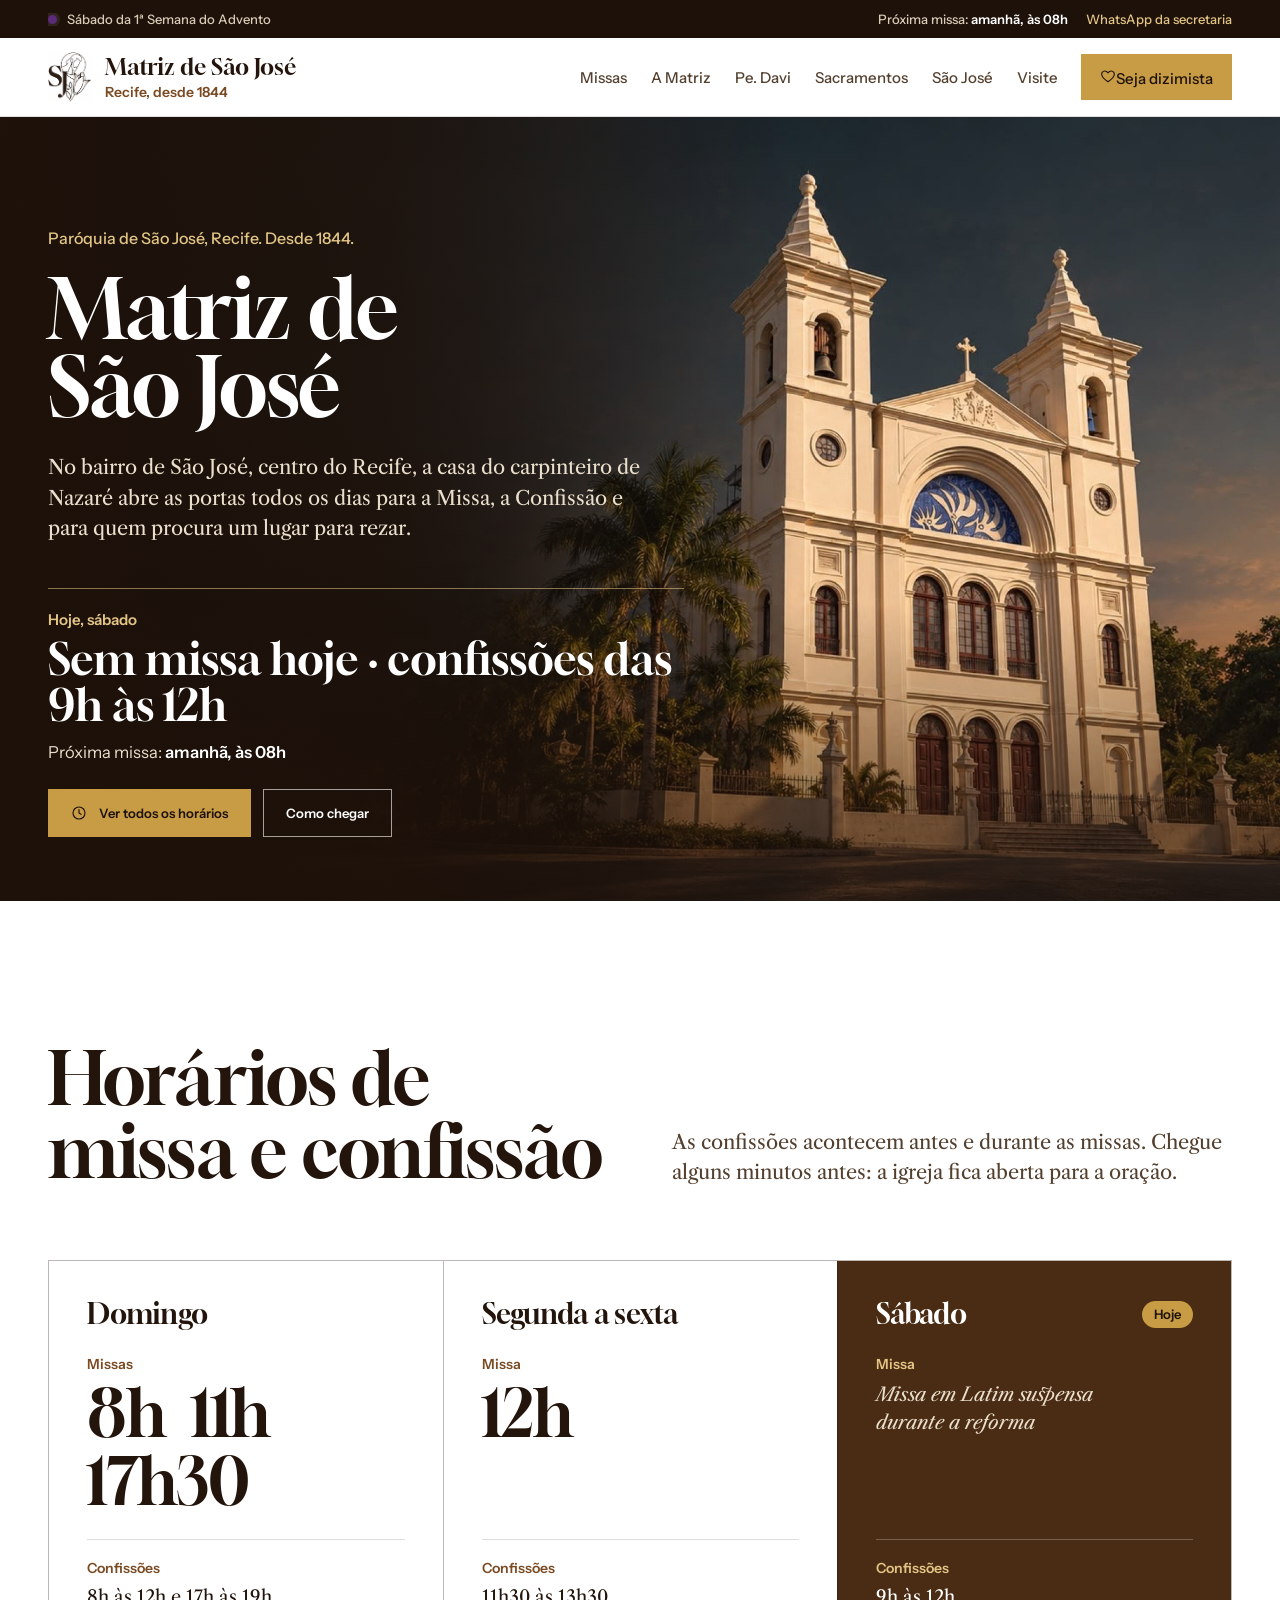
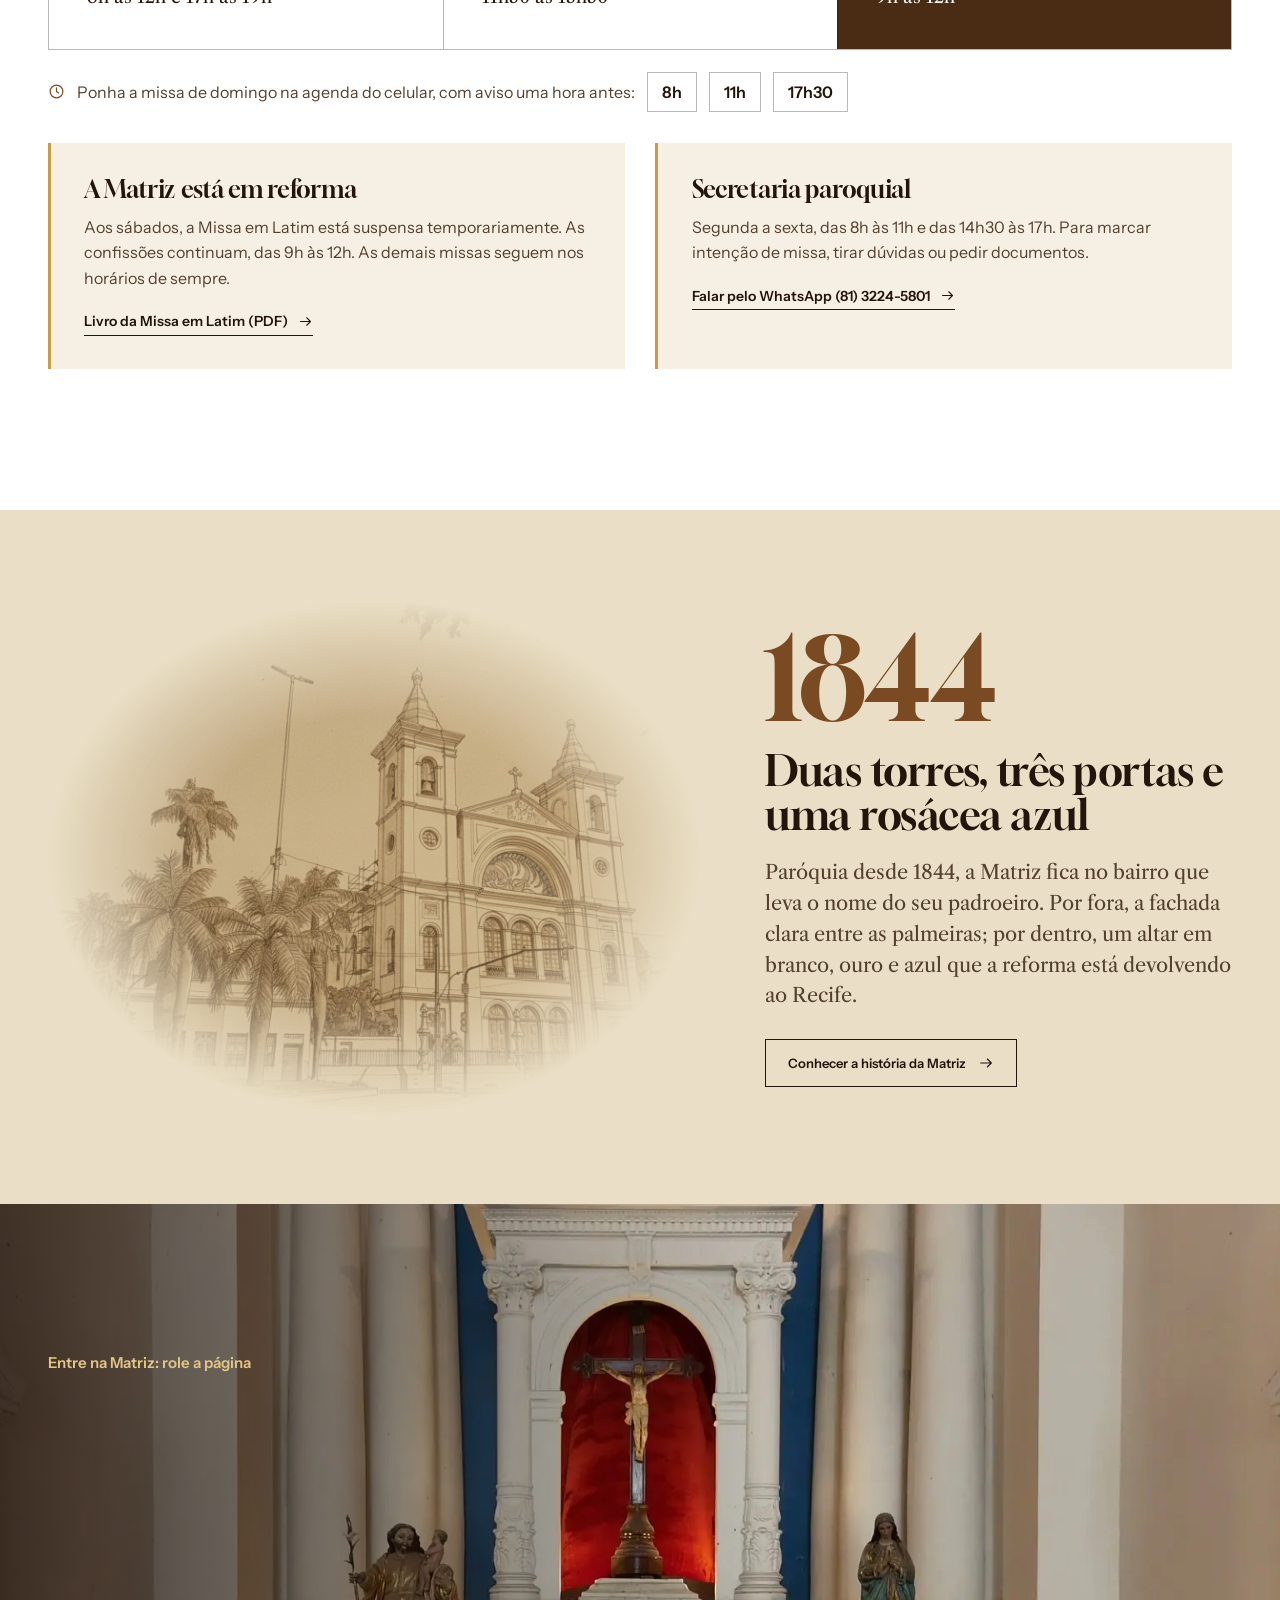
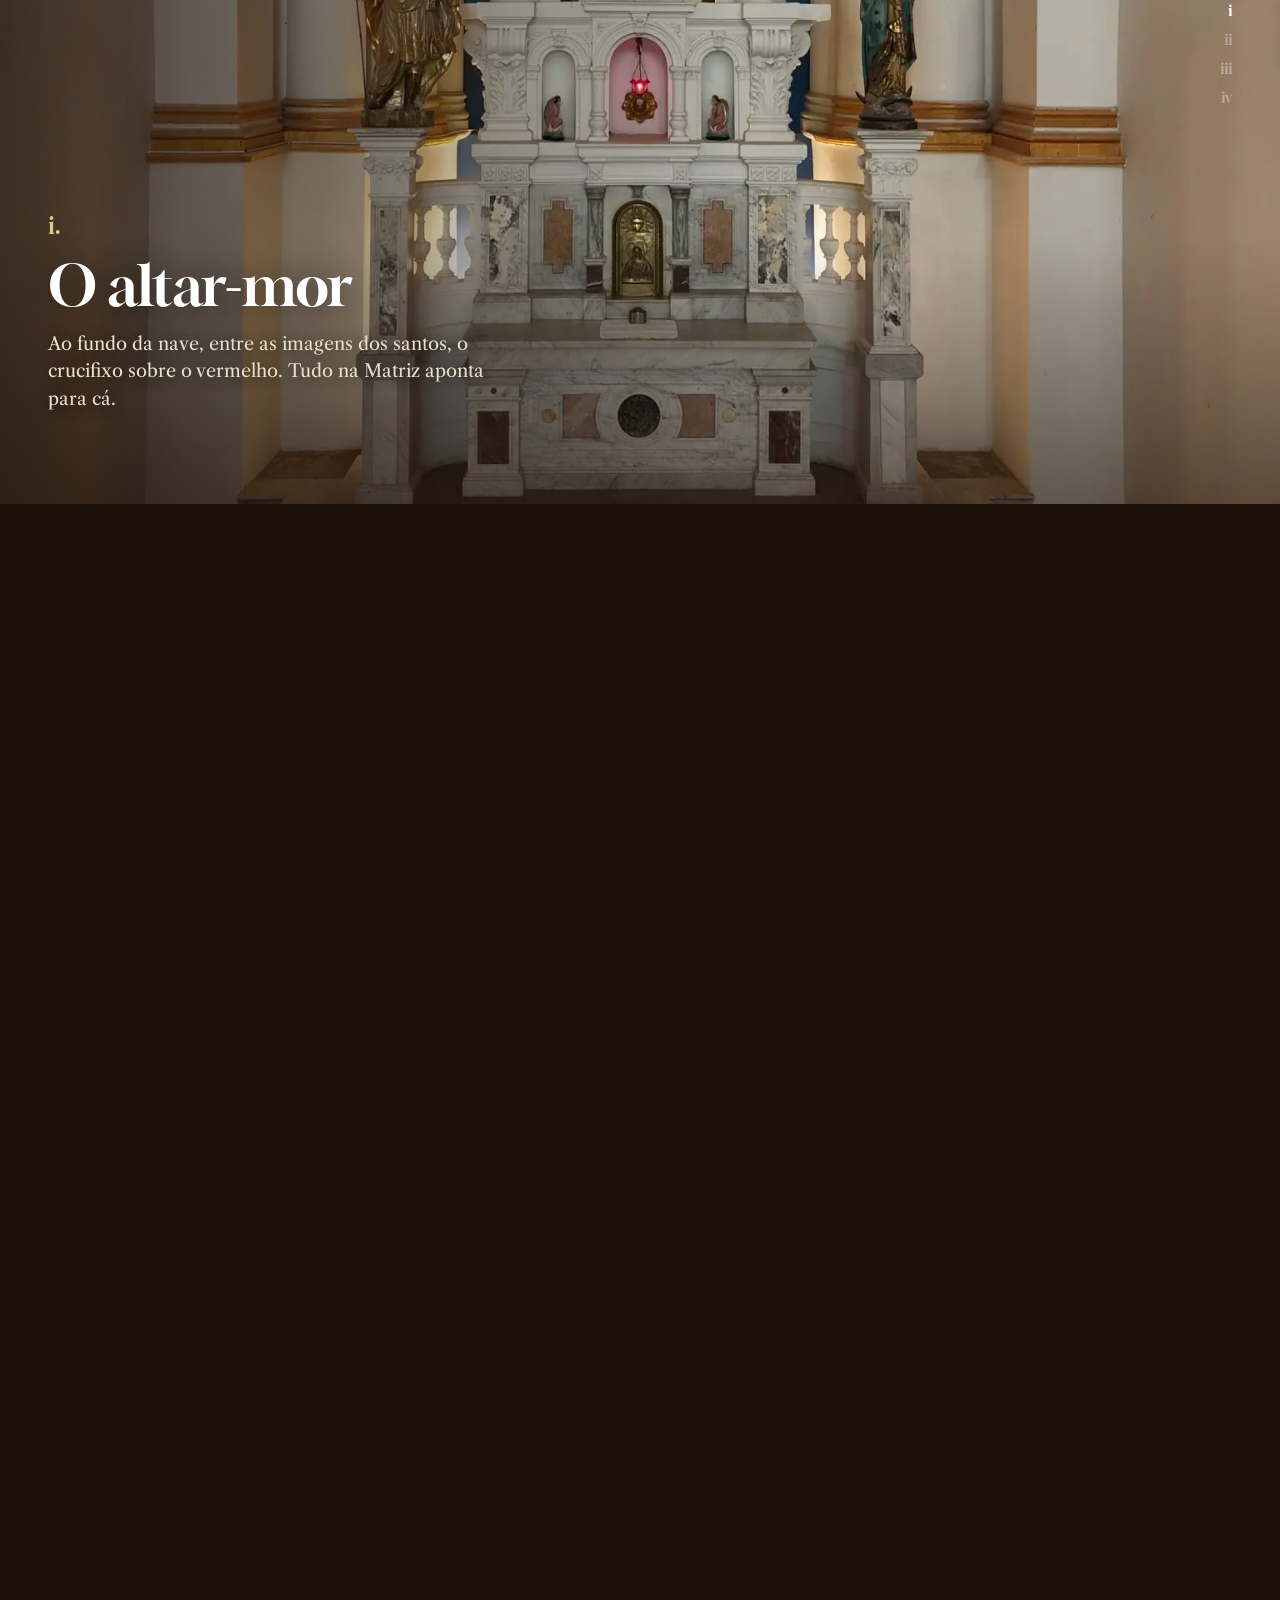
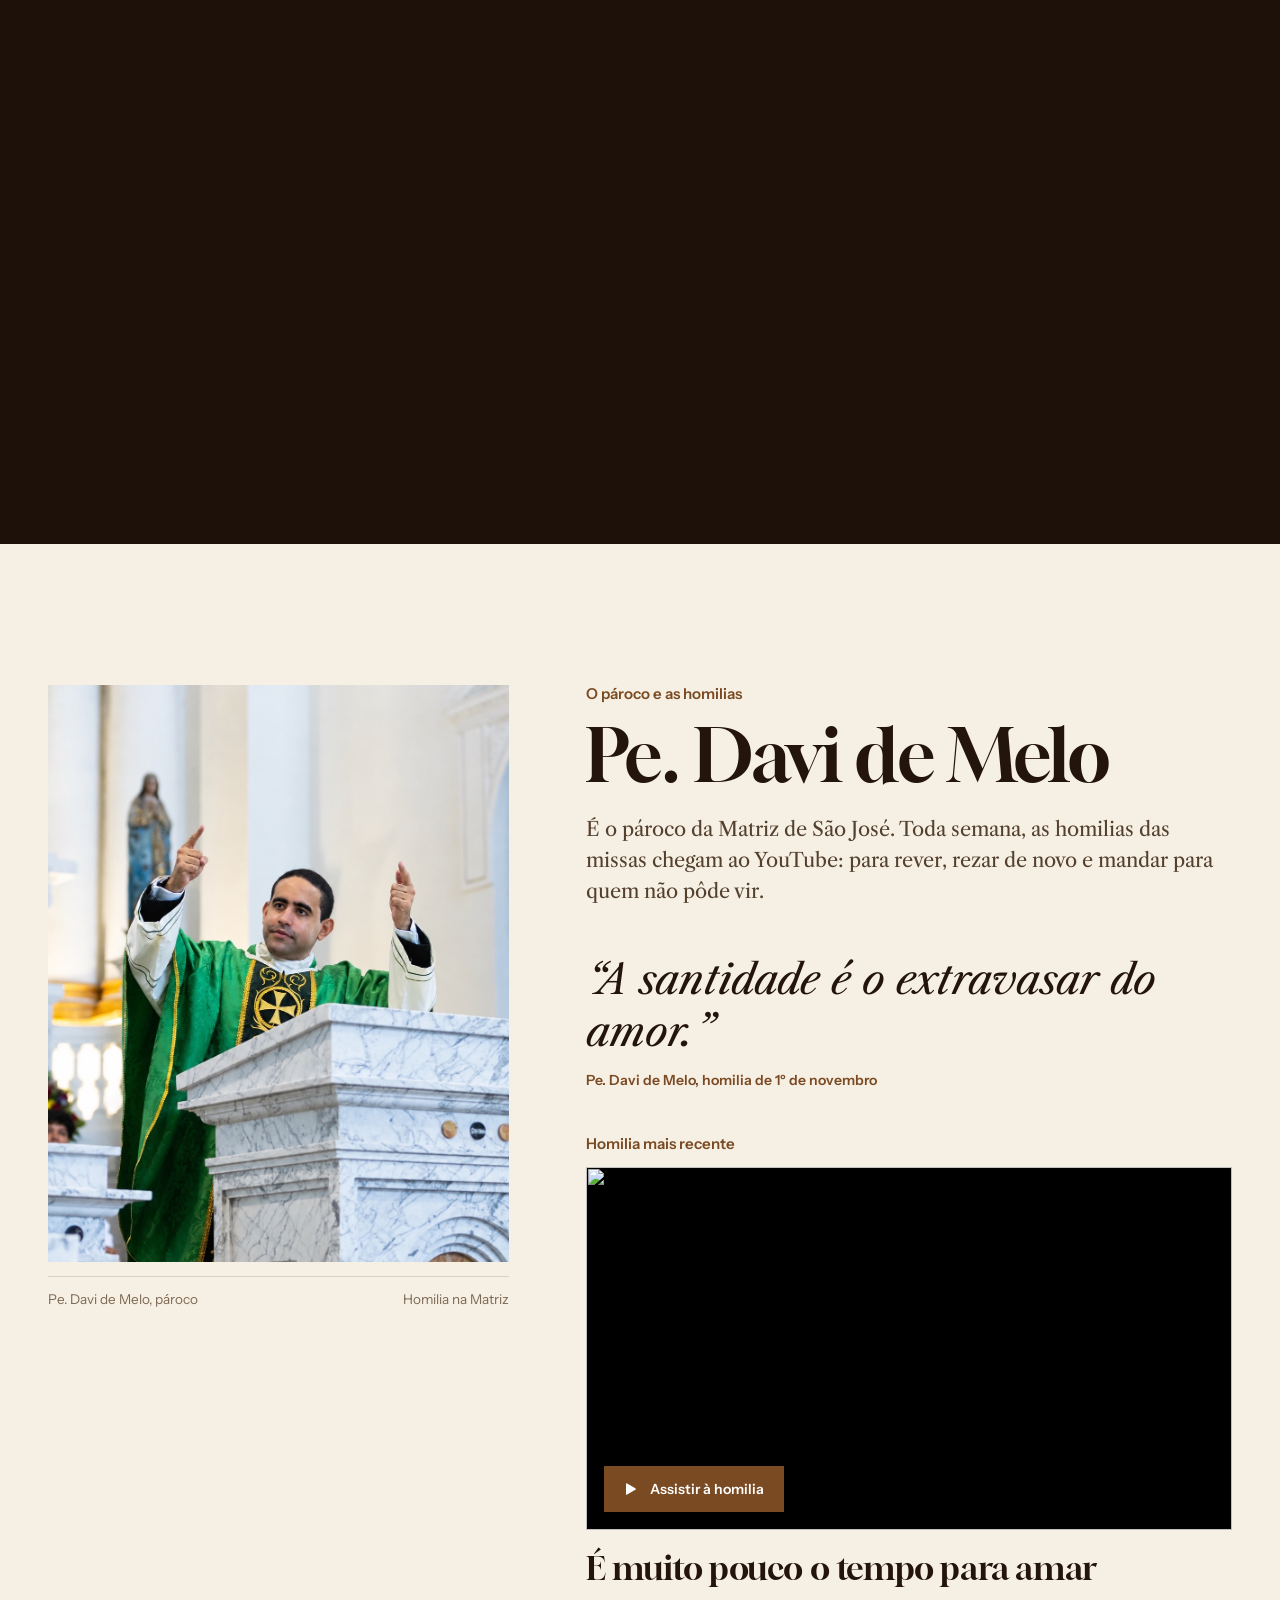
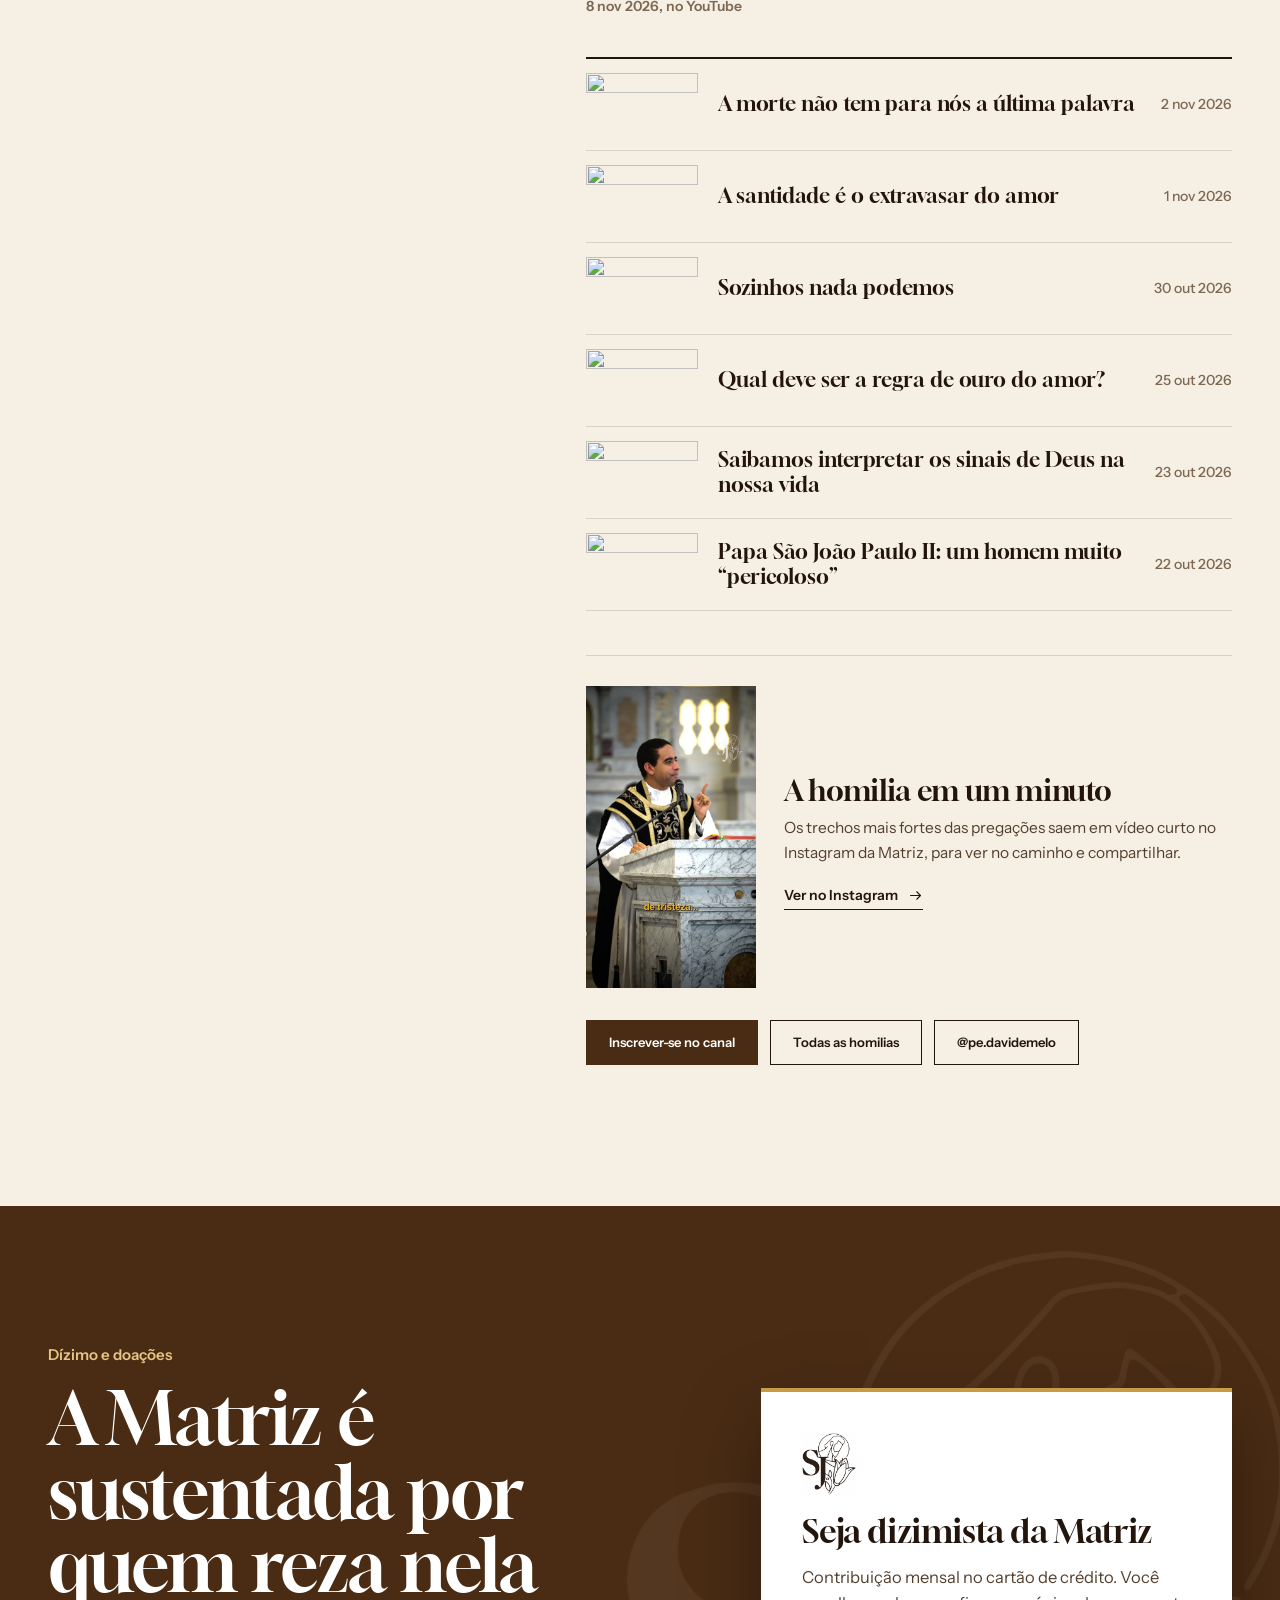
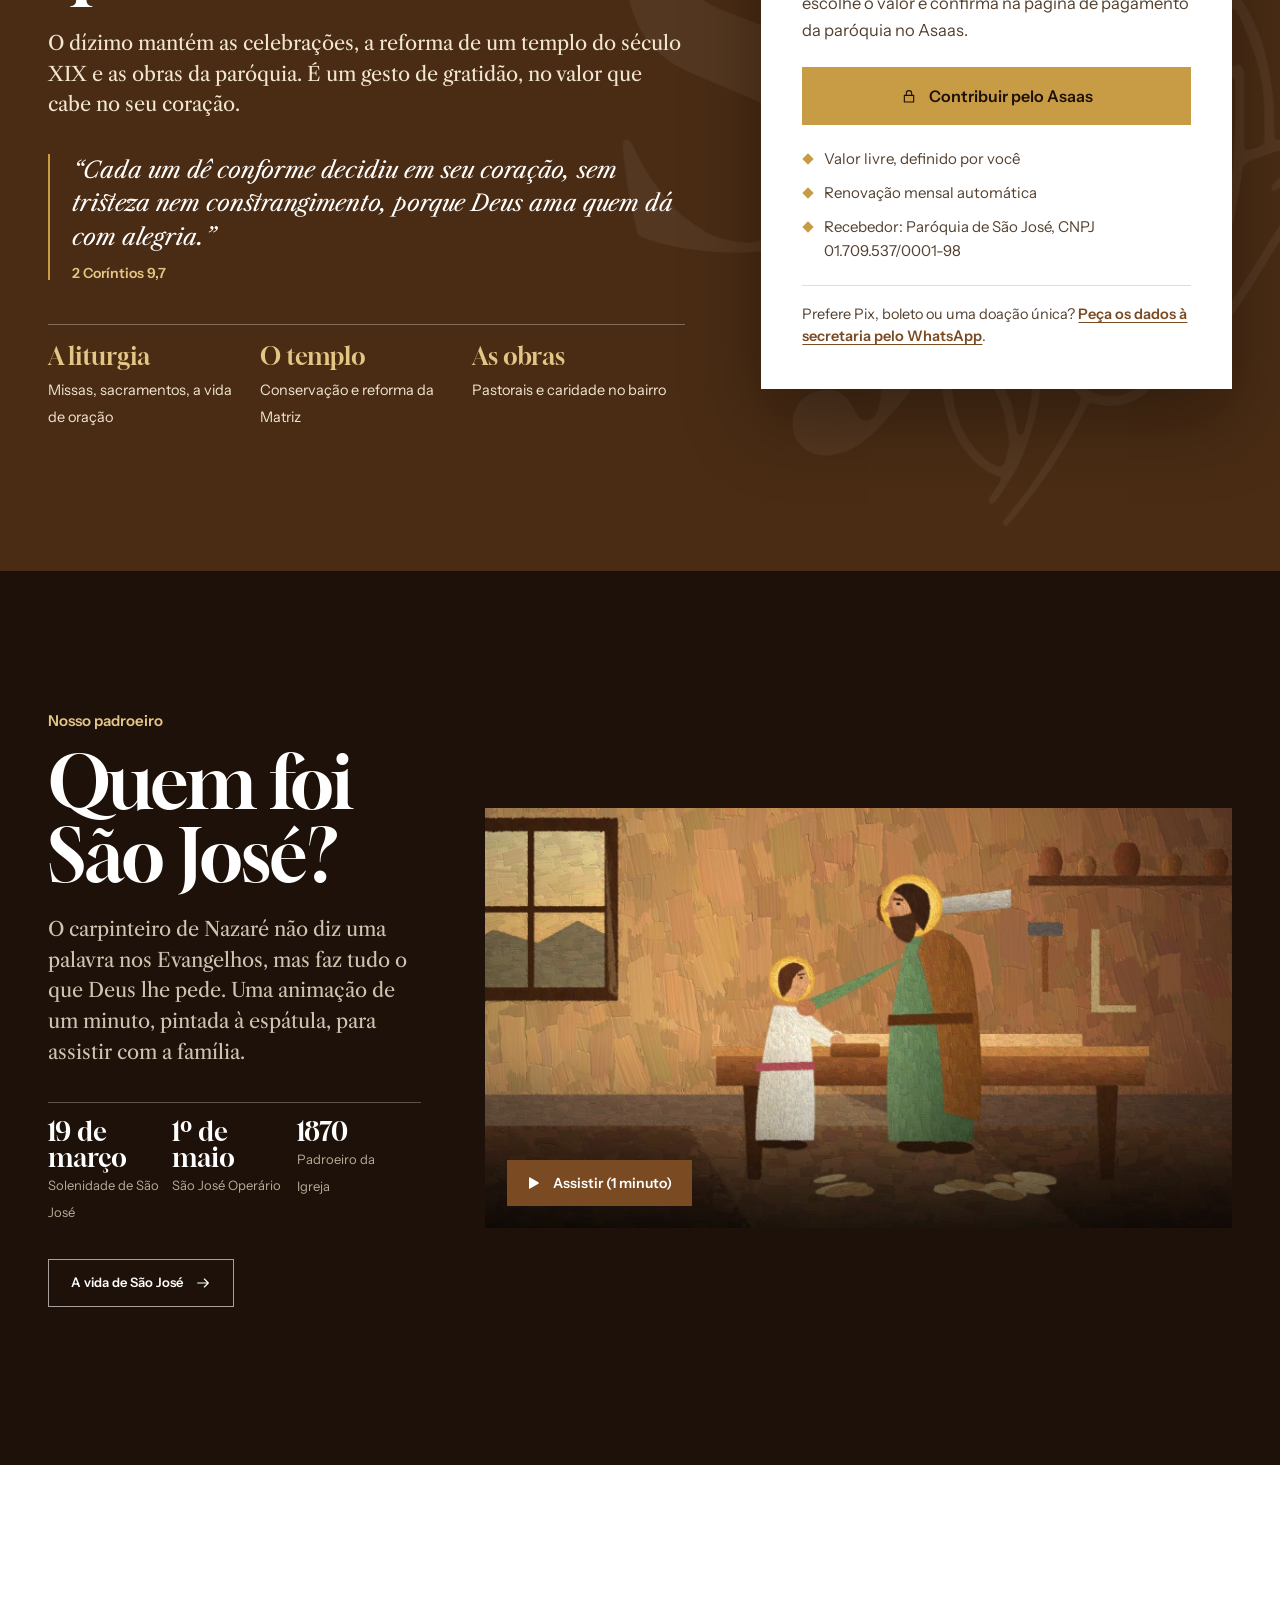
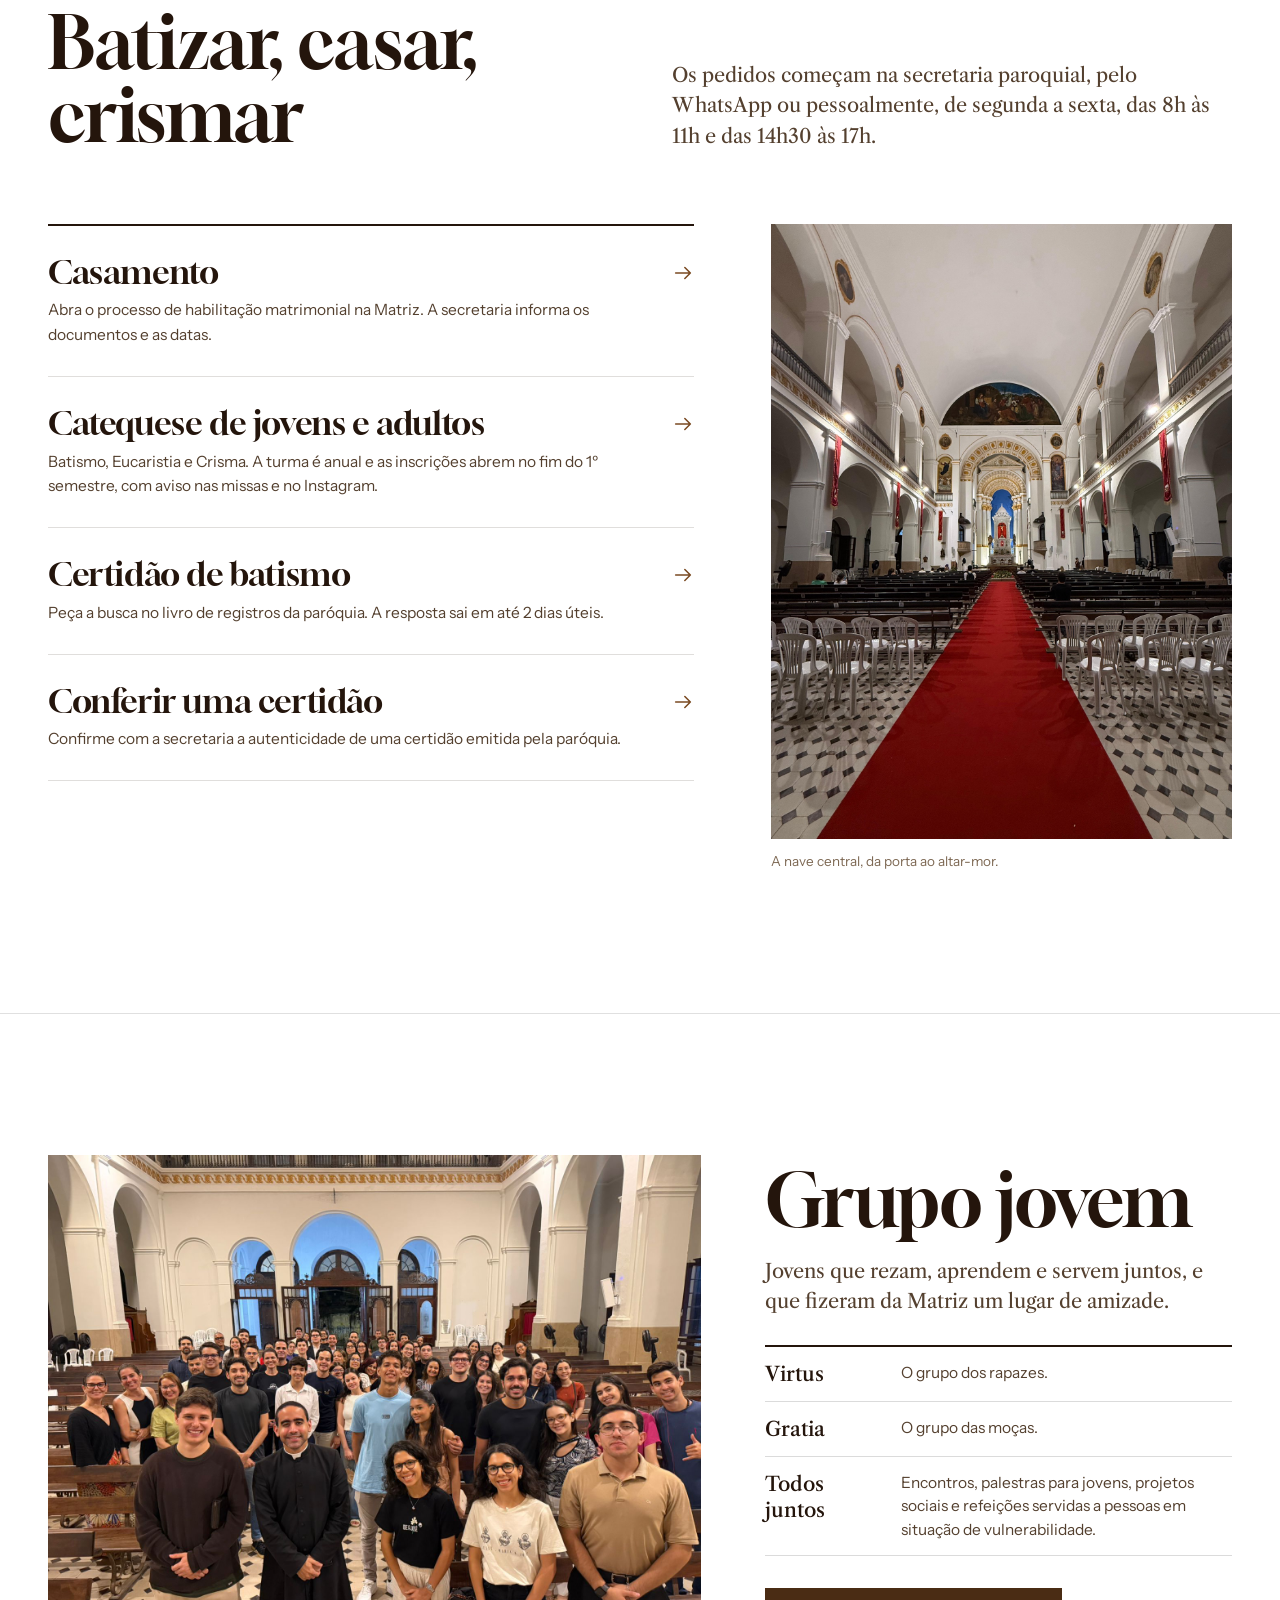
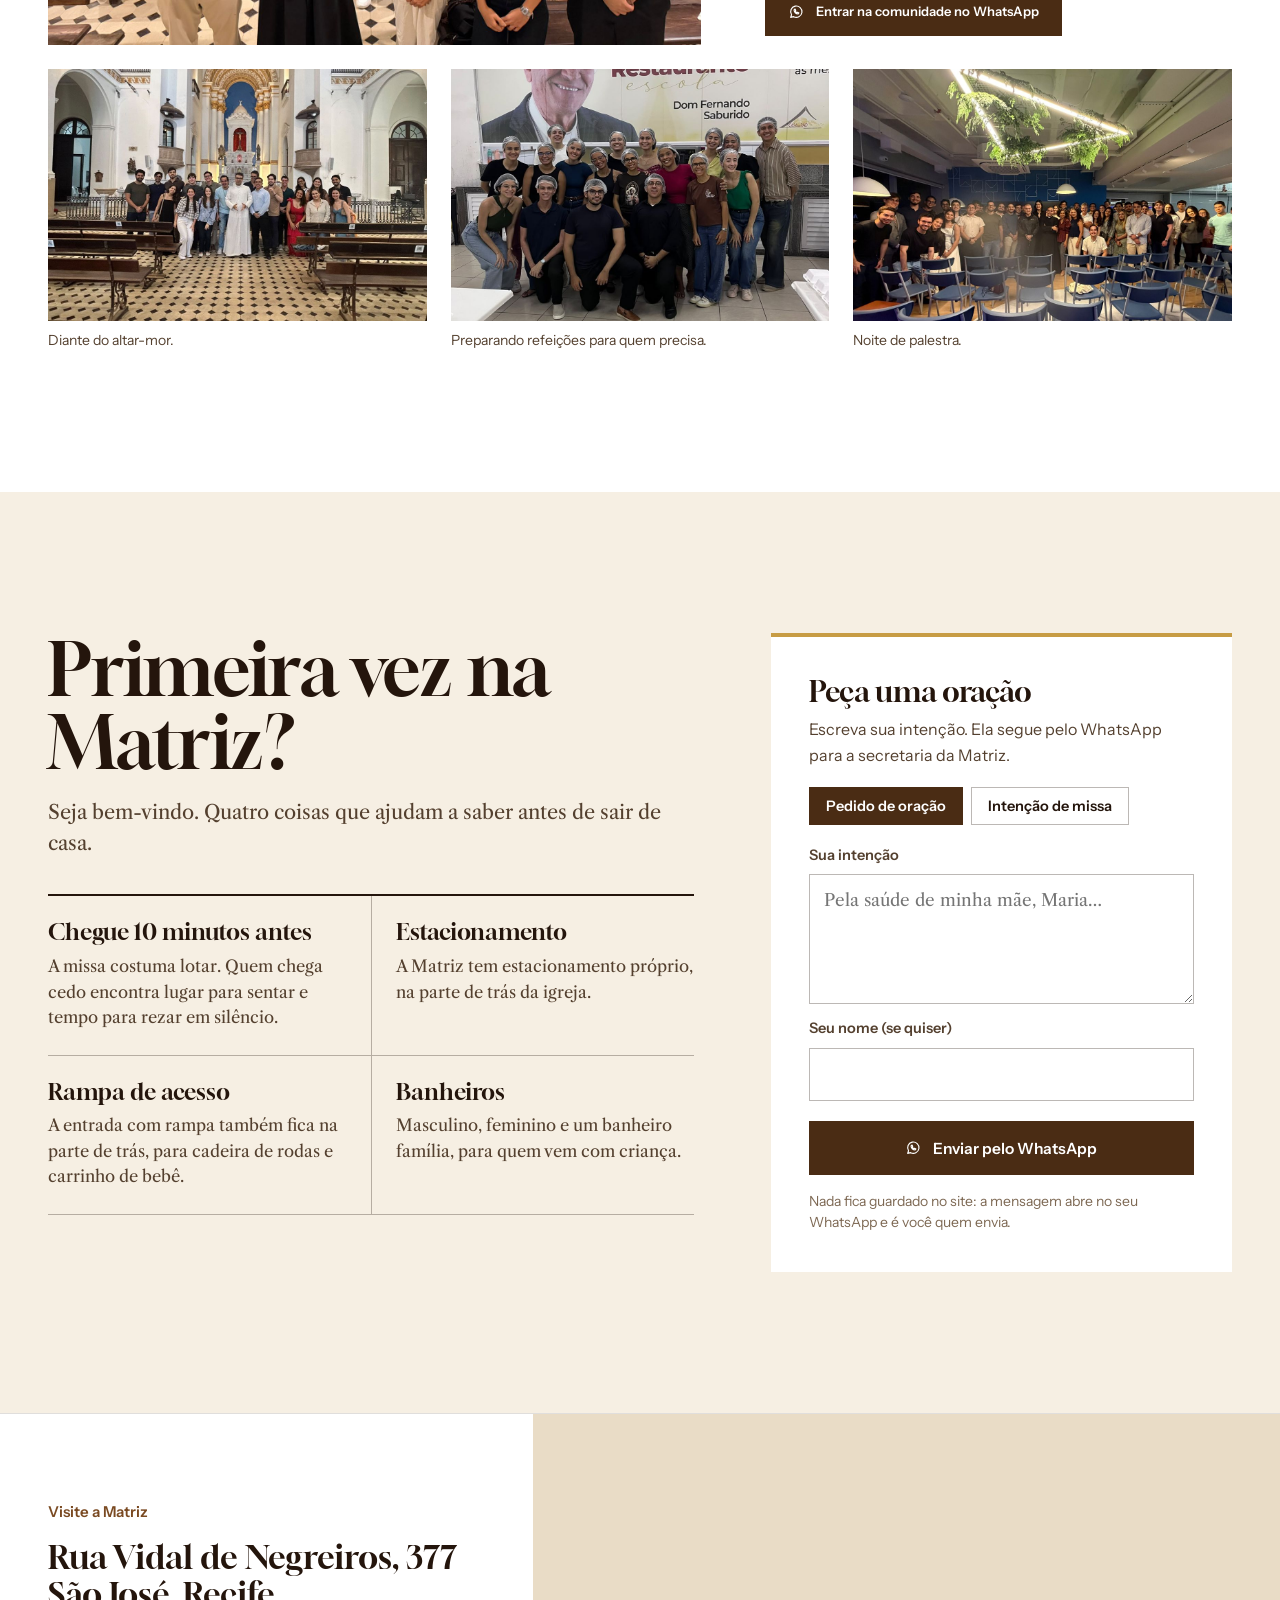
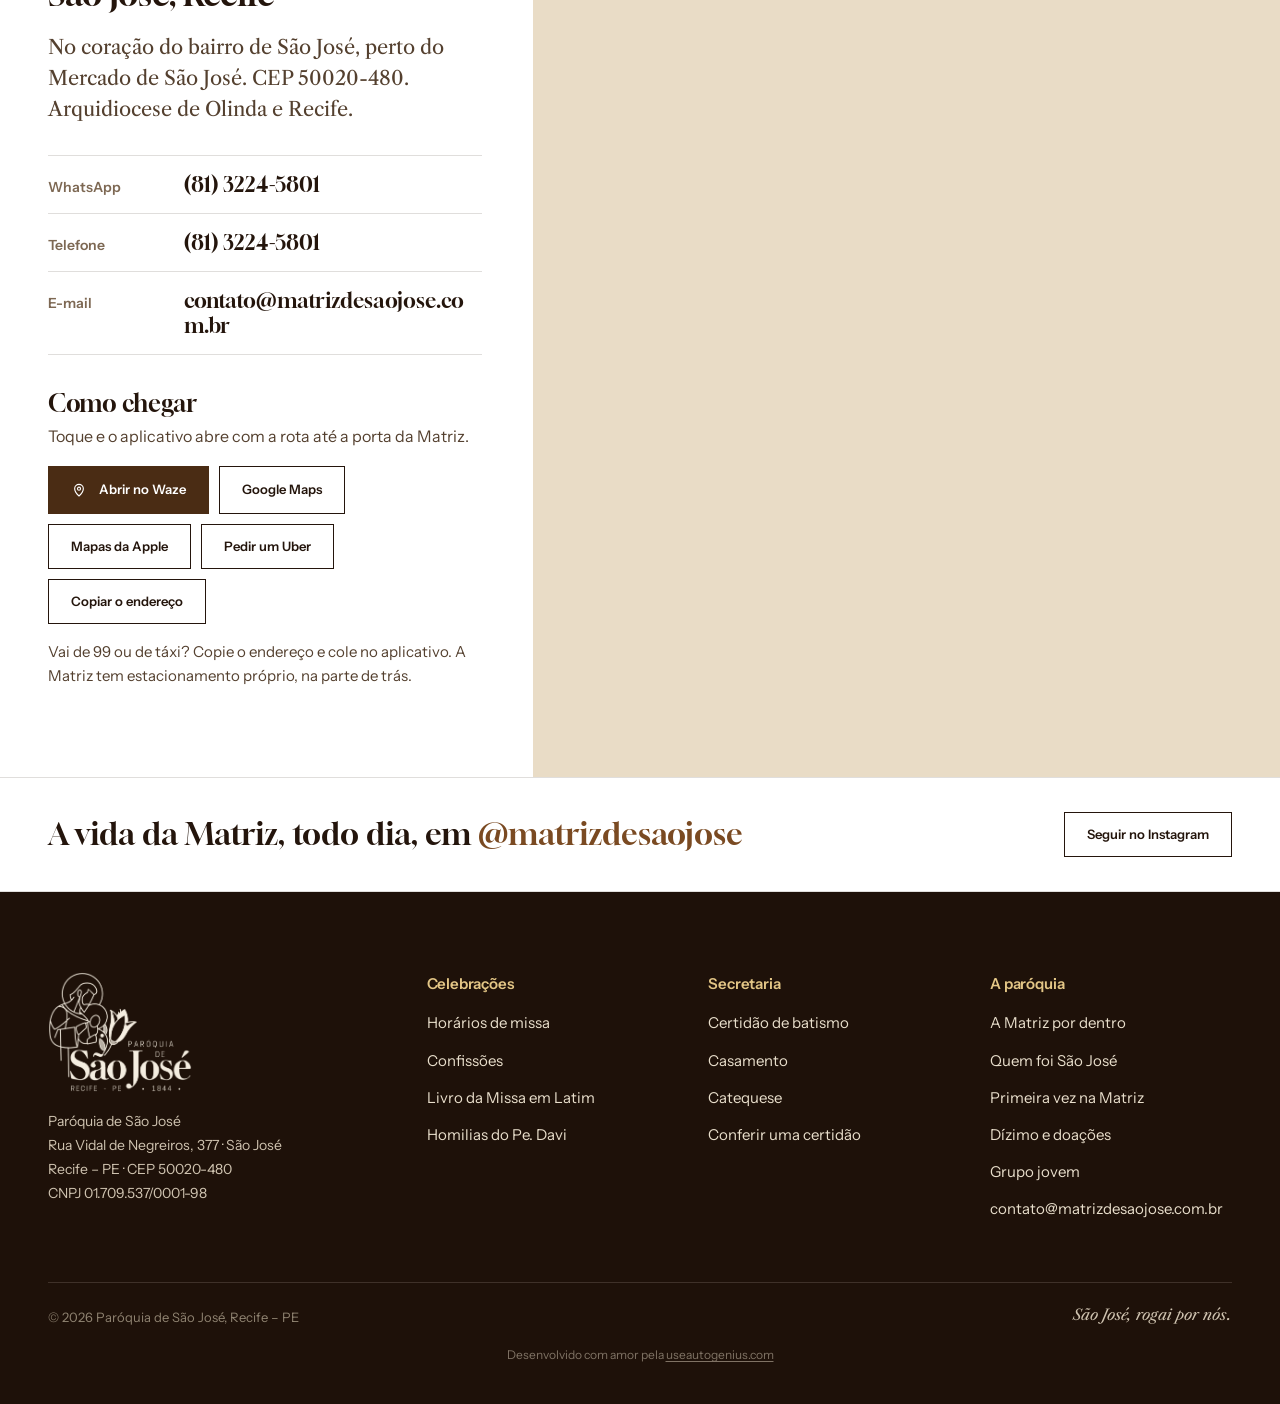
==== index.html @ 345f23b8 "Site da Matriz de São José Co-Authored-By: Claude Opus 5.5 <noreply@anthropic.com>" ====
<!doctype html>
<html lang="pt-BR">
<head>
<meta charset="utf-8">
<meta name="viewport" content="width=device-width, initial-scale=1, viewport-fit=cover">
<title>Matriz de São José · Recife – PE · desde 1844</title>
<meta name="description" content="Paróquia de São José, no centro do Recife. Horários de missas e confissões, homilias do Pe. Davi de Melo, dízimo e doações, batismo, casamento, catequese e contato da Matriz de São José.">
<link rel="canonical" href="https://matrizdesaojose.com.br/">
<meta name="theme-color" content="#1e1109">
<meta name="robots" content="index, follow, max-image-preview:large">
<meta property="og:type" content="website">
<meta property="og:locale" content="pt_BR">
<meta property="og:site_name" content="Matriz de São José">
<meta property="og:title" content="Matriz de São José · Recife – PE · desde 1844">
<meta property="og:description" content="Paróquia de São José, no centro do Recife. Horários de missas e confissões, homilias do Pe. Davi de Melo, dízimo e doações, batismo, casamento, catequese e contato da Matriz de São José.">
<meta property="og:url" content="https://matrizdesaojose.com.br/">
<meta property="og:image" content="https://matrizdesaojose.com.br/assets/img/og-matriz-sao-jose.jpg">
<meta property="og:image:width" content="1200">
<meta property="og:image:height" content="630">
<meta property="og:image:alt" content="Matriz de São José, Recife – PE, desde 1844: fachada da igreja ao entardecer com o monograma SJ">
<meta name="twitter:card" content="summary_large_image">
<meta name="twitter:title" content="Matriz de São José · Recife – PE · desde 1844">
<meta name="twitter:description" content="Paróquia de São José, no centro do Recife. Horários de missas e confissões, homilias do Pe. Davi de Melo, dízimo e doações, batismo, casamento, catequese e contato da Matriz de São José.">
<meta name="twitter:image" content="https://matrizdesaojose.com.br/assets/img/og-matriz-sao-jose.jpg">
<link rel="icon" href="/favicon.ico" sizes="any">
<link rel="icon" type="image/png" sizes="192x192" href="/assets/img/icon-192.png">
<link rel="apple-touch-icon" href="/assets/img/apple-touch-icon.png">
<link rel="manifest" href="/site.webmanifest">
<link rel="alternate" type="text/plain" title="Resumo para IAs" href="/llms.txt">
<link rel="preconnect" href="https://fonts.googleapis.com">
<link rel="preconnect" href="https://fonts.gstatic.com" crossorigin>
<link href="https://fonts.googleapis.com/css2?family=Gloock&family=Libre+Caslon+Text:ital,wght@0,400;0,700;1,400&family=Instrument+Sans:wght@400;500;600&display=swap" rel="stylesheet">
<link rel="stylesheet" href="/assets/css/site.css?v=05ba4b35">
<link rel="preload" as="image" href="/assets/img/hero-matriz.jpg" media="(min-width:901px)"><link rel="preload" as="image" href="/assets/img/hero-matriz-m.jpg" media="(max-width:900px)">
<script type="application/ld+json">
{
 "@context": "https://schema.org",
 "@graph": [
  {
   "@type": [
    "CatholicChurch",
    "Organization"
   ],
   "@id": "https://matrizdesaojose.com.br/#paroquia",
   "name": "Matriz de São José — Paróquia de São José",
   "alternateName": [
    "Paróquia de São José do Recife",
    "Igreja Matriz de São José",
    "Matriz de São José do Recife"
   ],
   "url": "https://matrizdesaojose.com.br/",
   "logo": "https://matrizdesaojose.com.br/assets/img/icon-512.png",
   "image": [
    "https://matrizdesaojose.com.br/assets/img/og-matriz-sao-jose.jpg",
    "https://matrizdesaojose.com.br/assets/img/nave-central.jpg"
   ],
   "description": "Paróquia católica dedicada a São José, no bairro de São José, centro do Recife (PE). Paróquia desde 1844.",
   "foundingDate": "1844",
   "taxID": "01.709.537/0001-98",
   "telephone": "+55 81 3224-5801",
   "email": "contato@matrizdesaojose.com.br",
   "geo": {"@type": "GeoCoordinates", "latitude": -8.0723277, "longitude": -34.8822693},
   "address": {
    "@type": "PostalAddress",
    "streetAddress": "Rua Vidal de Negreiros, 377",
    "addressLocality": "Recife",
    "addressRegion": "PE",
    "postalCode": "50020-480",
    "addressCountry": "BR"
   },
   "hasMap": "https://www.google.com/maps/search/?api=1&query=Matriz+de+S%C3%A3o+Jos%C3%A9+Rua+Vidal+de+Negreiros+377+Recife",
   "openingHoursSpecification": [
    {
     "@type": "OpeningHoursSpecification",
     "dayOfWeek": [
      "Monday",
      "Tuesday",
      "Wednesday",
      "Thursday",
      "Friday"
     ],
     "opens": "11:30",
     "closes": "13:30",
     "description": "Missa às 12h; confissões das 11h30 às 13h30"
    },
    {
     "@type": "OpeningHoursSpecification",
     "dayOfWeek": "Saturday",
     "opens": "09:00",
     "closes": "12:00",
     "description": "Confissões das 9h às 12h (Missa em Latim suspensa durante a reforma)"
    },
    {
     "@type": "OpeningHoursSpecification",
     "dayOfWeek": "Sunday",
     "opens": "08:00",
     "closes": "19:00",
     "description": "Missas às 8h, 11h e 17h30; confissões das 8h às 12h e das 17h às 19h"
    }
   ],
   "employee": {
    "@type": "Person",
    "name": "Pe. Davi de Melo",
    "jobTitle": "Pároco",
    "sameAs": [
     "https://www.instagram.com/pe.davidemelo/",
     "https://www.youtube.com/@davi_amelo"
    ]
   },
   "sameAs": [
    "https://www.instagram.com/matrizdesaojose/",
    "https://www.youtube.com/@davi_amelo"
   ],
   "potentialAction": {
    "@type": "DonateAction",
    "name": "Seja um dizimista",
    "target": "https://www.asaas.com/c/fw001yxxge7pea3w",
    "recipient": {
     "@id": "https://matrizdesaojose.com.br/#paroquia"
    }
   }
  },
  {
   "@type": "WebSite",
   "@id": "https://matrizdesaojose.com.br/#site",
   "url": "https://matrizdesaojose.com.br/",
   "name": "Matriz de São José",
   "inLanguage": "pt-BR",
   "publisher": {
    "@id": "https://matrizdesaojose.com.br/#paroquia"
   }
  },
  {
   "@type": "Event",
   "name": "Santa Missa dominical na Matriz de São José",
   "eventSchedule": {
    "@type": "Schedule",
    "byDay": "https://schema.org/Sunday",
    "startTime": "08:00",
    "repeatFrequency": "P1W",
    "scheduleTimezone": "America/Recife"
   },
   "eventAttendanceMode": "https://schema.org/OfflineEventAttendanceMode",
   "location": {
    "@id": "https://matrizdesaojose.com.br/#paroquia"
   },
   "organizer": {
    "@id": "https://matrizdesaojose.com.br/#paroquia"
   },
   "description": "Missas aos domingos às 8h, 11h e 17h30."
  },
  {
   "@type": "VideoObject",
   "name": "Quem foi São José — animação",
   "description": "Animação em pintura a óleo que conta a vida de São José, padroeiro da Matriz de São José do Recife.",
   "thumbnailUrl": "https://matrizdesaojose.com.br/assets/video/sao-jose-filme.jpg",
   "contentUrl": "https://matrizdesaojose.com.br/assets/video/sao-jose-filme.mp4",
   "uploadDate": "2026-11-10",
   "duration": "PT1M7S",
   "inLanguage": "pt-BR",
   "publisher": {
    "@id": "https://matrizdesaojose.com.br/#paroquia"
   }
  }
 ]
}
</script>
</head>
<body>
<a class="skip" href="#conteudo">Pular para o conteúdo</a>
<svg width="0" height="0" style="position:absolute" aria-hidden="true"><symbol id="i-arrow" viewBox="0 0 24 24" fill="none" stroke="currentColor" stroke-width="1.7" stroke-linecap="round" stroke-linejoin="round"><path d="M4 12h16M14 6l6 6-6 6"/></symbol><symbol id="i-play" viewBox="0 0 24 24" fill="none" stroke="currentColor" stroke-width="1.7" stroke-linecap="round" stroke-linejoin="round"><path d="M8 5.5v13a1 1 0 0 0 1.5.86l11-6.5a1 1 0 0 0 0-1.72l-11-6.5A1 1 0 0 0 8 5.5z" fill="currentColor" stroke="none"/></symbol><symbol id="i-menu" viewBox="0 0 24 24" fill="none" stroke="currentColor" stroke-width="1.7" stroke-linecap="round" stroke-linejoin="round"><path d="M3 7h18M3 12h18M3 17h18"/></symbol><symbol id="i-clock" viewBox="0 0 24 24" fill="none" stroke="currentColor" stroke-width="1.7" stroke-linecap="round" stroke-linejoin="round"><circle cx="12" cy="12" r="9"/><path d="M12 7v5l3 2"/></symbol><symbol id="i-wa" viewBox="0 0 24 24" fill="none" stroke="currentColor" stroke-width="1.7" stroke-linecap="round" stroke-linejoin="round"><path d="M4 20l1.3-3.9A8.5 8.5 0 1 1 8.4 19z"/><path d="M9 8.8c0 3.3 2.9 6.2 6.2 6.2l1.2-1.6-2-1-1 .8a4.6 4.6 0 0 1-2.6-2.6l.8-1-1-2z"/></symbol><symbol id="i-heart" viewBox="0 0 24 24" fill="none" stroke="currentColor" stroke-width="1.7" stroke-linecap="round" stroke-linejoin="round"><path d="M12 20.5s-7.5-4.6-9.2-9.4C1.6 7.6 3.9 4.5 7.2 4.5c2 0 3.6 1.1 4.8 2.8 1.2-1.7 2.8-2.8 4.8-2.8 3.3 0 5.6 3.1 4.4 6.6-1.7 4.8-9.2 9.4-9.2 9.4z"/></symbol><symbol id="i-ig" viewBox="0 0 24 24" fill="none" stroke="currentColor" stroke-width="1.7" stroke-linecap="round" stroke-linejoin="round"><rect x="3.5" y="3.5" width="17" height="17" rx="4.5"/><circle cx="12" cy="12" r="4"/><circle cx="17" cy="7" r=".6" fill="currentColor"/></symbol><symbol id="i-yt" viewBox="0 0 24 24" fill="none" stroke="currentColor" stroke-width="1.7" stroke-linecap="round" stroke-linejoin="round"><rect x="2.5" y="5.5" width="19" height="13" rx="3.5"/><path d="M10 9.2v5.6l5-2.8z" fill="currentColor" stroke="none"/></symbol><symbol id="i-pin" viewBox="0 0 24 24" fill="none" stroke="currentColor" stroke-width="1.7" stroke-linecap="round" stroke-linejoin="round"><path d="M12 21s-6.5-6.1-6.5-11a6.5 6.5 0 0 1 13 0c0 4.9-6.5 11-6.5 11z"/><circle cx="12" cy="10" r="2.3"/></symbol><symbol id="i-home" viewBox="0 0 24 24" fill="none" stroke="currentColor" stroke-width="1.7" stroke-linecap="round" stroke-linejoin="round"><path d="M4 10.5 12 4l8 6.5V20H4z"/><path d="M10 20v-5.5h4V20"/></symbol><symbol id="i-lock" viewBox="0 0 24 24" fill="none" stroke="currentColor" stroke-width="1.7" stroke-linecap="round" stroke-linejoin="round"><rect x="5" y="11" width="14" height="10"/><path d="M8 11V8a4 4 0 0 1 8 0v3"/></symbol></svg>
<div class="liturgy" data-cor>
  <div class="wrap">
    <span class="day"><i class="dot" aria-hidden="true"></i><span data-liturgia>Tempo Comum</span></span>
    <span class="next"><span>Próxima missa: <b data-proxima>consulte os horários</b></span><a class="wa" href="https://wa.me/558132245801">WhatsApp da secretaria</a></span>
  </div>
</div>
<header class="site-header">
  <div class="wrap nav">
    <a class="brand" href="/" aria-label="Matriz de São José — início">
      <img src="/assets/img/monograma-sj-escuro.png" alt="" width="44" height="51">
      <span>Matriz de São José<small>Recife, desde 1844</small></span>
    </a>
    <button class="burger" aria-label="Abrir menu" aria-expanded="false" aria-controls="menu"><svg aria-hidden="true"><use href="#i-menu"/></svg></button>
    <ul class="menu" id="menu"><li><a href="/#missas">Missas</a></li><li><a href="/a-matriz/">A Matriz</a></li><li><a href="/#pe-davi">Pe. Davi</a></li><li><a href="/#sacramentos">Sacramentos</a></li><li><a href="/sao-jose/">São José</a></li><li><a href="/#visite">Visite</a></li><li><a class="btn btn-gold" href="https://www.asaas.com/c/fw001yxxge7pea3w" target="_blank" rel="noopener"><svg aria-hidden="true"><use href="#i-heart"/></svg>Seja dizimista</a></li></ul>
  </div>
</header>
<main id="conteudo">
  <!-- Abertura: a fachada da Matriz -->
  <section class="hero">
    <picture class="hero-photo">
      <source media="(max-width:900px)" srcset="/assets/img/hero-matriz-m.jpg" width="960" height="1200">
      <img src="/assets/img/hero-matriz.jpg" alt="A fachada da Matriz de São José ao entardecer: duas torres com sinos, a rosácea azul sobre as três portas e as palmeiras do adro" width="2400" height="1350" fetchpriority="high">
    </picture>
    <div class="hero-in">
      <p class="hero-kicker">Paróquia de São José, Recife. Desde 1844.</p>
      <h1>Matriz de São José</h1>
      <p class="lede">No bairro de São José, centro do Recife, a casa do carpinteiro de Nazaré abre as portas todos os dias para a Missa, a Confissão e para quem procura um lugar para rezar.</p>
      <div class="today-box">
        <p class="today-day">Hoje, <span data-hoje>hoje</span></p>
        <strong data-hoje-missas>Missa às 12h</strong>
        <p class="today-next">Próxima missa: <b data-proxima>hoje, às 12h</b></p>
        <div class="today-links">
          <a class="btn btn-gold" href="#missas"><svg aria-hidden="true"><use href="#i-clock"/></svg>Ver todos os horários</a>
          <a class="btn btn-light" href="#visite">Como chegar</a>
        </div>
      </div>
    </div>
  </section>

  <!-- Missas -->
  <section class="sec" id="missas">
    <div class="wrap">
      <div class="head">
        <h2>Horários de missa e confissão</h2>
        <p class="lede">As confissões acontecem antes e durante as missas. Chegue alguns minutos antes: a igreja fica aberta para a oração.</p>
      </div>
      <div class="days" role="list" aria-label="Horários da Matriz de São José">
        <article class="day" data-day="domingo" role="listitem">
          <header><h3>Domingo</h3><small>Hoje</small></header>
          <div><span class="lbl">Missas</span><p class="times"><b>8h</b><b>11h</b><b>17h30</b></p></div>
          <p class="conf"><span class="lbl">Confissões</span>8h às 12h e 17h às 19h</p>
        </article>
        <article class="day" data-day="semana" role="listitem">
          <header><h3>Segunda a sexta</h3><small>Hoje</small></header>
          <div><span class="lbl">Missa</span><p class="times"><b>12h</b></p></div>
          <p class="conf"><span class="lbl">Confissões</span>11h30 às 13h30</p>
        </article>
        <article class="day" data-day="sabado" role="listitem">
          <header><h3>Sábado</h3><small>Hoje</small></header>
          <div><span class="lbl">Missa</span><p class="times off">Missa em Latim suspensa durante a reforma</p></div>
          <p class="conf"><span class="lbl">Confissões</span>9h às 12h</p>
        </article>
      </div>
      <p class="remind"><svg aria-hidden="true"><use href="#i-clock"/></svg><span>Ponha a missa de domingo na agenda do celular, com aviso uma hora antes:</span>
        <a href="/assets/agenda/missa-domingo-0800.ics" download>8h</a><a href="/assets/agenda/missa-domingo-1100.ics" download>11h</a><a href="/assets/agenda/missa-domingo-1730.ics" download>17h30</a></p>
      <div class="missal-foot">
        <aside class="note">
          <h3>A Matriz está em reforma</h3>
          <p>Aos sábados, a Missa em Latim está suspensa temporariamente. As confissões continuam, das 9h às 12h. As demais missas seguem nos horários de sempre.</p>
          <a class="more" href="https://drive.google.com/file/d/1Oa4m8mOYm9moAjNcewmuWGRhUWsKcy-6/view?usp=sharing" target="_blank" rel="noopener">Livro da Missa em Latim (PDF)<svg aria-hidden="true"><use href="#i-arrow"/></svg></a>
        </aside>
        <aside class="note">
          <h3>Secretaria paroquial</h3>
          <p>Segunda a sexta, das 8h às 11h e das 14h30 às 17h. Para marcar intenção de missa, tirar dúvidas ou pedir documentos.</p>
          <a class="more" href="https://wa.me/558132245801?text=Ol%C3%A1%21%20Tenho%20uma%20d%C3%BAvida%20sobre%20a%20Matriz%20de%20S%C3%A3o%20Jos%C3%A9." target="_blank" rel="noopener">Falar pelo WhatsApp (81) 3224-5801<svg aria-hidden="true"><use href="#i-arrow"/></svg></a>
        </aside>
      </div>
    </div>
  </section>

  <!-- Desde 1844 -->
  <section class="since" aria-label="A Matriz desde 1844">
    <div class="wrap">
      <figure><img src="/assets/img/matriz-desenho.jpg" alt="Desenho a bico de pena da fachada da Matriz de São José, com as palmeiras do adro" width="1370" height="1080" loading="lazy"></figure>
      <div>
        <p class="since-year">1844</p>
        <h2>Duas torres, três portas e uma rosácea azul</h2>
        <p class="lede">Paróquia desde 1844, a Matriz fica no bairro que leva o nome do seu padroeiro. Por fora, a fachada clara entre as palmeiras; por dentro, um altar em branco, ouro e azul que a reforma está devolvendo ao Recife.</p>
        <a class="btn" href="/a-matriz/">Conhecer a história da Matriz<svg aria-hidden="true"><use href="#i-arrow"/></svg></a>
      </div>
    </div>
  </section>

  <!-- Voo pela Matriz -->
  <section class="fly" id="voo" data-frames="114" data-src="/assets/scrub-hd/" data-src-mobile="/assets/scrub-m/" aria-label="Voo de drone pelo altar-mor da Matriz, do crucifixo até o arco dourado">
    <div class="fly-stage">
      <canvas aria-hidden="true"></canvas>
      <div class="fly-intro"><span class="rubric">Entre na Matriz: role a página</span></div>
      <div class="fly-meter" aria-hidden="true"><span class="on">i</span><span>ii</span><span>iii</span><span>iv</span></div>
      <div class="fly-cap">
        <div class="fly-step on"><span class="num">i.</span><h3>O altar-mor</h3><p>Ao fundo da nave, entre as imagens dos santos, o crucifixo sobre o vermelho. Tudo na Matriz aponta para cá.</p></div>
        <div class="fly-step"><span class="num">ii.</span><h3>O Cristo no centro</h3><p>O nicho vermelho guarda o crucifixo, emoldurado por colunas brancas de capitéis dourados.</p></div>
        <div class="fly-step"><span class="num">iii.</span><h3>Branco, ouro e azul</h3><p>Sobre o nicho, o coroamento em cúpula; atrás, o azul do retábulo que dá cor à igreja inteira.</p></div>
        <div class="fly-step"><span class="num">iv.</span><h3>A talha dourada</h3><p>Volutas, folhagens e rosetas em ouro: um trabalho de paciência que a reforma está devolvendo ao Recife. <a href="/a-matriz/">Faça o tour completo da Matriz</a></p></div>
      </div>
      <div class="fly-load">Carregando o voo</div>
    </div>
  </section>

  <!-- Pe. Davi -->
  <section class="sec tint" id="pe-davi">
    <div class="wrap priest">
      <figure class="portrait">
        <img src="/assets/img/pe-davi-homilia.jpg" alt="Pe. Davi de Melo pregando a homilia no ambão de mármore da Matriz" width="1024" height="1536" loading="lazy">
        <figcaption><span>Pe. Davi de Melo, pároco</span><span>Homilia na Matriz</span></figcaption>
      </figure>
      <div>
        <span class="rubric">O pároco e as homilias</span>
        <h2>Pe. Davi de Melo</h2>
        <p class="lede">É o pároco da Matriz de São José. Toda semana, as homilias das missas chegam ao YouTube: para rever, rezar de novo e mandar para quem não pôde vir.</p>
        <blockquote class="quote">“A santidade é o extravasar do amor.”<cite>Pe. Davi de Melo, homilia de 1º de novembro</cite></blockquote>
        <div class="feature reveal">
          <span class="rubric">Homilia mais recente</span>
          <button class="yt" data-id="UCGsRJjbCYw" aria-label="Assistir: É muito pouco o tempo para amar">
            <img src="https://i.ytimg.com/vi/UCGsRJjbCYw/maxresdefault.jpg" alt="" loading="lazy" width="1280" height="720">
            <span class="play"><svg aria-hidden="true"><use href="#i-play"/></svg>Assistir à homilia</span>
          </button>
          <h3>É muito pouco o tempo para amar</h3>
          <div class="meta">8 nov 2026, no YouTube</div>
        </div>
        <ul class="hlist"><li><a href="https://www.youtube.com/watch?v=_gIcrzPP6CQ" target="_blank" rel="noopener"><img src="https://i.ytimg.com/vi/_gIcrzPP6CQ/mqdefault.jpg" alt="" loading="lazy" width="320" height="180"><span class="t">A morte não tem para nós a última palavra</span><time datetime="2026-11-02">2 nov 2026</time></a></li><li><a href="https://www.youtube.com/watch?v=hTKYFHUpy9U" target="_blank" rel="noopener"><img src="https://i.ytimg.com/vi/hTKYFHUpy9U/mqdefault.jpg" alt="" loading="lazy" width="320" height="180"><span class="t">A santidade é o extravasar do amor</span><time datetime="2026-11-01">1 nov 2026</time></a></li><li><a href="https://www.youtube.com/watch?v=ZJeVheaW_AI" target="_blank" rel="noopener"><img src="https://i.ytimg.com/vi/ZJeVheaW_AI/mqdefault.jpg" alt="" loading="lazy" width="320" height="180"><span class="t">Sozinhos nada podemos</span><time datetime="2026-10-30">30 out 2026</time></a></li><li><a href="https://www.youtube.com/watch?v=LUNaKZ62V5M" target="_blank" rel="noopener"><img src="https://i.ytimg.com/vi/LUNaKZ62V5M/mqdefault.jpg" alt="" loading="lazy" width="320" height="180"><span class="t">Qual deve ser a regra de ouro do amor?</span><time datetime="2026-10-25">25 out 2026</time></a></li><li><a href="https://www.youtube.com/watch?v=FO71zJw7Y_k" target="_blank" rel="noopener"><img src="https://i.ytimg.com/vi/FO71zJw7Y_k/mqdefault.jpg" alt="" loading="lazy" width="320" height="180"><span class="t">Saibamos interpretar os sinais de Deus na nossa vida</span><time datetime="2026-10-23">23 out 2026</time></a></li><li><a href="https://www.youtube.com/watch?v=oyQuNuN5zKg" target="_blank" rel="noopener"><img src="https://i.ytimg.com/vi/oyQuNuN5zKg/mqdefault.jpg" alt="" loading="lazy" width="320" height="180"><span class="t">Papa São João Paulo II: um homem muito “pericoloso”</span><time datetime="2026-10-22">22 out 2026</time></a></li></ul>
        <div class="reel-row">
          <video src="/assets/video/reel-homilia.mp4" poster="/assets/video/reel-homilia.jpg" muted loop playsinline preload="none" data-inview aria-label="Trecho de homilia do Pe. Davi publicado no Instagram da Matriz"></video>
          <div><h3>A homilia em um minuto</h3><p>Os trechos mais fortes das pregações saem em vídeo curto no Instagram da Matriz, para ver no caminho e compartilhar.</p><a class="more" href="https://www.instagram.com/matrizdesaojose/" target="_blank" rel="noopener">Ver no Instagram<svg aria-hidden="true"><use href="#i-arrow"/></svg></a></div>
        </div>
        <div class="priest-links">
          <a class="btn btn-brown" href="https://www.youtube.com/@davi_amelo?sub_confirmation=1" target="_blank" rel="noopener">Inscrever-se no canal</a>
          <a class="btn" href="https://www.youtube.com/@davi_amelo/videos" target="_blank" rel="noopener">Todas as homilias</a>
          <a class="btn" href="https://www.instagram.com/pe.davidemelo/" target="_blank" rel="noopener">@pe.davidemelo</a>
        </div>
      </div>
    </div>
  </section>

  <!-- Dízimo -->
  <section class="sec give" id="dizimo">
    <div class="wrap give-grid">
      <div>
        <span class="rubric">Dízimo e doações</span>
        <h2>A Matriz é sustentada por quem reza nela</h2>
        <p class="lede">O dízimo mantém as celebrações, a reforma de um templo do século XIX e as obras da paróquia. É um gesto de gratidão, no valor que cabe no seu coração.</p>
        <blockquote>“Cada um dê conforme decidiu em seu coração, sem tristeza nem constrangimento, porque Deus ama quem dá com alegria.”<cite>2 Coríntios 9,7</cite></blockquote>
        <div class="uses">
          <div><b>A liturgia</b><span>Missas, sacramentos, a vida de oração</span></div>
          <div><b>O templo</b><span>Conservação e reforma da Matriz</span></div>
          <div><b>As obras</b><span>Pastorais e caridade no bairro</span></div>
        </div>
      </div>
      <div class="offer">
        <img src="/assets/img/monograma-sj-escuro.png" alt="" width="54" height="63" loading="lazy">
        <h3>Seja dizimista da Matriz</h3>
        <p>Contribuição mensal no cartão de crédito. Você escolhe o valor e confirma na página de pagamento da paróquia no Asaas.</p>
        <a class="btn btn-gold" href="https://www.asaas.com/c/fw001yxxge7pea3w" target="_blank" rel="noopener"><svg aria-hidden="true"><use href="#i-lock"/></svg>Contribuir pelo Asaas</a>
        <ul class="offer-facts">
          <li>Valor livre, definido por você</li>
          <li>Renovação mensal automática</li>
          <li>Recebedor: Paróquia de São José, CNPJ 01.709.537/0001-98</li>
        </ul>
        <p class="fine">Prefere Pix, boleto ou uma doação única? <a href="https://wa.me/558132245801?text=Ol%C3%A1%21%20Quero%20fazer%20uma%20doa%C3%A7%C3%A3o%20para%20a%20Matriz%20de%20S%C3%A3o%20Jos%C3%A9%20por%20Pix%20ou%20boleto." target="_blank" rel="noopener">Peça os dados à secretaria pelo WhatsApp</a>.</p>
      </div>
    </div>
  </section>

  <!-- São José -->
  <section class="sec dark" id="sao-jose">
    <div class="wrap film-grid">
      <div>
        <span class="rubric">Nosso padroeiro</span>
        <h2>Quem foi São José?</h2>
        <p class="lede">O carpinteiro de Nazaré não diz uma palavra nos Evangelhos, mas faz tudo o que Deus lhe pede. Uma animação de um minuto, pintada à espátula, para assistir com a família.</p>
        <div class="feasts">
          <div><b>19 de março</b><span>Solenidade de São José</span></div>
          <div><b>1º de maio</b><span>São José Operário</span></div>
          <div><b>1870</b><span>Padroeiro da Igreja</span></div>
        </div>
        <p style="margin-top:34px"><a class="btn btn-light" href="/sao-jose/">A vida de São José<svg aria-hidden="true"><use href="#i-arrow"/></svg></a></p>
      </div>
      <div class="player">
        <video preload="none" playsinline poster="/assets/video/sao-jose-filme.jpg">
          <source src="/assets/video/sao-jose-filme.mp4" type="video/mp4">
          <track kind="subtitles" srclang="pt-BR" label="Português" src="/assets/video/sao-jose-filme.vtt">
        </video>
        <button class="play" aria-label="Assistir à animação sobre São José"><span><svg aria-hidden="true"><use href="#i-play"/></svg>Assistir (1 minuto)</span></button>
      </div>
    </div>
  </section>

  <!-- Sacramentos -->
  <section class="sec" id="sacramentos">
    <div class="wrap">
      <div class="head">
        <h2>Batizar, casar, crismar</h2>
        <p class="lede">Os pedidos começam na secretaria paroquial, pelo WhatsApp ou pessoalmente, de segunda a sexta, das 8h às 11h e das 14h30 às 17h.</p>
      </div>
      <div class="sacr">
        <ul class="slist">
          <li><a href="https://wa.me/558132245801?text=Ol%C3%A1%21%20Quero%20abrir%20o%20processo%20de%20casamento%20na%20Matriz%20de%20S%C3%A3o%20Jos%C3%A9." target="_blank" rel="noopener"><div><h3>Casamento</h3><p>Abra o processo de habilitação matrimonial na Matriz. A secretaria informa os documentos e as datas.</p></div><svg aria-hidden="true"><use href="#i-arrow"/></svg></a></li>
          <li><a href="https://wa.me/558132245801?text=Ol%C3%A1%21%20Quero%20saber%20das%20inscri%C3%A7%C3%B5es%20da%20catequese%20de%20jovens%20e%20adultos." target="_blank" rel="noopener"><div><h3>Catequese de jovens e adultos</h3><p>Batismo, Eucaristia e Crisma. A turma é anual e as inscrições abrem no fim do 1º semestre, com aviso nas missas e no Instagram.</p></div><svg aria-hidden="true"><use href="#i-arrow"/></svg></a></li>
          <li><a href="https://wa.me/558132245801?text=Ol%C3%A1%21%20Preciso%20de%20uma%20certid%C3%A3o%20de%20batismo%20da%20Matriz%20de%20S%C3%A3o%20Jos%C3%A9." target="_blank" rel="noopener"><div><h3>Certidão de batismo</h3><p>Peça a busca no livro de registros da paróquia. A resposta sai em até 2 dias úteis.</p></div><svg aria-hidden="true"><use href="#i-arrow"/></svg></a></li>
          <li><a href="https://wa.me/558132245801?text=Ol%C3%A1%21%20Quero%20conferir%20a%20autenticidade%20de%20uma%20certid%C3%A3o%20emitida%20pela%20par%C3%B3quia." target="_blank" rel="noopener"><div><h3>Conferir uma certidão</h3><p>Confirme com a secretaria a autenticidade de uma certidão emitida pela paróquia.</p></div><svg aria-hidden="true"><use href="#i-arrow"/></svg></a></li>
        </ul>
        <figure>
          <img src="/assets/img/nave-central.jpg" alt="A nave central da Matriz de São José, com o tapete vermelho até o altar-mor" width="1350" height="1800" loading="lazy">
          <figcaption>A nave central, da porta ao altar-mor.</figcaption>
        </figure>
      </div>
    </div>
  </section>

  <!-- Grupo jovem -->
  <section class="sec youth" id="jovens">
    <div class="wrap">
      <div class="youth-top">
        <figure class="youth-main">
          <img src="/assets/img/jovens/encontro.jpg" alt="Dezenas de jovens reunidos entre os bancos da Matriz depois de um encontro, com o padre à frente" width="1600" height="1200" loading="lazy">
        </figure>
        <div class="youth-txt">
          <h2>Grupo jovem</h2>
          <p class="lede">Jovens que rezam, aprendem e servem juntos, e que fizeram da Matriz um lugar de amizade.</p>
          <dl class="youth-list">
            <div><dt>Virtus</dt><dd>O grupo dos rapazes.</dd></div>
            <div><dt>Gratia</dt><dd>O grupo das moças.</dd></div>
            <div><dt>Todos juntos</dt><dd>Encontros, palestras para jovens, projetos sociais e refeições servidas a pessoas em situação de vulnerabilidade.</dd></div>
          </dl>
          <a class="btn btn-brown" href="https://chat.whatsapp.com/HoxMIQxl9ef3jNXhMayMEE" target="_blank" rel="noopener"><svg aria-hidden="true"><use href="#i-wa"/></svg>Entrar na comunidade no WhatsApp</a>
        </div>
      </div>
      <div class="youth-row">
        <figure><img src="/assets/img/jovens/altar.jpg" alt="Jovens do grupo com o padre diante do altar-mor da Matriz" width="1100" height="733" loading="lazy"><figcaption>Diante do altar-mor.</figcaption></figure>
        <figure><img src="/assets/img/jovens/servico.jpg" alt="Voluntários do grupo jovem, de touca, na cozinha onde preparam refeições" width="1100" height="733" loading="lazy"><figcaption>Preparando refeições para quem precisa.</figcaption></figure>
        <figure><img src="/assets/img/jovens/palestra.jpg" alt="Jovens reunidos em uma sala depois de uma palestra" width="1100" height="733" loading="lazy"><figcaption>Noite de palestra.</figcaption></figure>
      </div>
    </div>
  </section>

  <!-- Primeira vez + pedido de oração -->
  <section class="sec tint" id="primeira-vez">
    <div class="wrap first">
      <div>
        <h2>Primeira vez na Matriz?</h2>
        <p class="lede">Seja bem-vindo. Quatro coisas que ajudam a saber antes de sair de casa.</p>
        <dl class="tips">
          <div><dt>Chegue 10 minutos antes</dt><dd>A missa costuma lotar. Quem chega cedo encontra lugar para sentar e tempo para rezar em silêncio.</dd></div>
          <div><dt>Estacionamento</dt><dd>A Matriz tem estacionamento próprio, na parte de trás da igreja.</dd></div>
          <div><dt>Rampa de acesso</dt><dd>A entrada com rampa também fica na parte de trás, para cadeira de rodas e carrinho de bebê.</dd></div>
          <div><dt>Banheiros</dt><dd>Masculino, feminino e um banheiro família, para quem vem com criança.</dd></div>
        </dl>
      </div>
      <form class="pray" id="pedido">
        <h3>Peça uma oração</h3>
        <p>Escreva sua intenção. Ela segue pelo WhatsApp para a secretaria da Matriz.</p>
        <fieldset>
          <legend>O que você quer pedir?</legend>
          <label><input type="radio" name="tipo" value="oracao" checked><span>Pedido de oração</span></label>
          <label><input type="radio" name="tipo" value="missa"><span>Intenção de missa</span></label>
        </fieldset>
        <label for="pedido-texto">Sua intenção</label>
        <textarea id="pedido-texto" name="texto" rows="4" required placeholder="Pela saúde de minha mãe, Maria…"></textarea>
        <label for="pedido-nome">Seu nome (se quiser)</label>
        <input id="pedido-nome" name="nome" type="text" autocomplete="name">
        <button class="btn btn-brown" type="submit"><svg aria-hidden="true"><use href="#i-wa"/></svg>Enviar pelo WhatsApp</button>
        <p class="fine">Nada fica guardado no site: a mensagem abre no seu WhatsApp e é você quem envia.</p>
      </form>
    </div>
  </section>

  <!-- Visite -->
  <section class="visit" id="visite">
    <div class="visit-info">
      <span class="rubric">Visite a Matriz</span>
      <address><span style="white-space:nowrap">Rua Vidal de Negreiros, 377</span><br>São José, Recife</address>
      <p class="lede">No coração do bairro de São José, perto do Mercado de São José. CEP 50020-480. Arquidiocese de Olinda e Recife.</p>
      <ul class="clist">
        <li><a href="https://wa.me/558132245801" target="_blank" rel="noopener"><span>WhatsApp</span><b>(81) 3224-5801</b></a></li>
        <li><a href="tel:+558132245801"><span>Telefone</span><b>(81) 3224-5801</b></a></li>
        <li><a href="mailto:contato@matrizdesaojose.com.br"><span>E-mail</span><b>contato@matrizdesaojose.com.br</b></a></li>
      </ul>
      <div class="routes">
        <h3>Como chegar</h3>
        <p>Toque e o aplicativo abre com a rota até a porta da Matriz.</p>
        <div class="routes-btns">
          <a class="btn btn-brown" href="https://waze.com/ul?ll=-8.0723277%2C-34.8822693&amp;navigate=yes" target="_blank" rel="noopener"><svg aria-hidden="true"><use href="#i-pin"/></svg>Abrir no Waze</a>
          <a class="btn" href="https://www.google.com/maps/dir/?api=1&amp;destination=Matriz%20de%20S%C3%A3o%20Jos%C3%A9%2C%20Rua%20Vidal%20de%20Negreiros%2C%20377%2C%20S%C3%A3o%20Jos%C3%A9%2C%20Recife%20-%20PE" target="_blank" rel="noopener">Google Maps</a>
          <a class="btn" href="https://maps.apple.com/?daddr=Matriz%20de%20S%C3%A3o%20Jos%C3%A9%2C%20Rua%20Vidal%20de%20Negreiros%2C%20377%2C%20S%C3%A3o%20Jos%C3%A9%2C%20Recife%20-%20PE" target="_blank" rel="noopener">Mapas da Apple</a>
          <a class="btn" href="https://m.uber.com/ul/?action=setPickup&amp;pickup=my_location&amp;dropoff%5Blatitude%5D=-8.0723277&amp;dropoff%5Blongitude%5D=-34.8822693&amp;dropoff%5Bnickname%5D=Matriz%20de%20S%C3%A3o%20Jos%C3%A9&amp;dropoff%5Bformatted_address%5D=Matriz%20de%20S%C3%A3o%20Jos%C3%A9%2C%20Rua%20Vidal%20de%20Negreiros%2C%20377%2C%20S%C3%A3o%20Jos%C3%A9%2C%20Recife%20-%20PE" target="_blank" rel="noopener">Pedir um Uber</a>
          <button class="btn" type="button" data-copy="Rua Vidal de Negreiros, 377, São José, Recife - PE">Copiar o endereço</button>
        </div>
        <p class="routes-note">Vai de 99 ou de táxi? Copie o endereço e cole no aplicativo. A Matriz tem estacionamento próprio, na parte de trás.</p>
      </div>
    </div>
    <div class="visit-map">
      <iframe title="Mapa: Matriz de São José, Rua Vidal de Negreiros, 377, Recife" loading="lazy" referrerpolicy="no-referrer-when-downgrade" src="https://www.google.com/maps?q=Matriz+de+S%C3%A3o+Jos%C3%A9,+Rua+Vidal+de+Negreiros,+377,+Recife+-+PE&amp;output=embed"></iframe>
    </div>
  </section>

</main>
<section class="ig" aria-label="Instagram">
  <div class="wrap">
    <p>A vida da Matriz, todo dia, em <a href="https://www.instagram.com/matrizdesaojose/" target="_blank" rel="noopener">@matrizdesaojose</a></p>
    <a class="btn" href="https://www.instagram.com/matrizdesaojose/" target="_blank" rel="noopener">Seguir no Instagram</a>
  </div>
</section>
<footer class="site-footer">
  <div class="wrap">
    <div class="foot">
      <div>
        <img src="/assets/img/logo-creme.png" alt="Paróquia de São José · Recife – PE · 1844" width="144" height="120" loading="lazy">
        <p>Paróquia de São José<br>Rua Vidal de Negreiros, 377 · São José<br>Recife – PE · CEP 50020-480<br>CNPJ 01.709.537/0001-98</p>
      </div>
      <div><h4>Celebrações</h4><ul>
        <li><a href="/#missas">Horários de missa</a></li><li><a href="/#missas">Confissões</a></li>
        <li><a href="https://drive.google.com/file/d/1Oa4m8mOYm9moAjNcewmuWGRhUWsKcy-6/view?usp=sharing">Livro da Missa em Latim</a></li>
        <li><a href="/#pe-davi">Homilias do Pe. Davi</a></li></ul></div>
      <div><h4>Secretaria</h4><ul>
        <li><a href="https://wa.me/558132245801?text=Ol%C3%A1%21%20Preciso%20de%20uma%20certid%C3%A3o%20de%20batismo%20da%20Matriz%20de%20S%C3%A3o%20Jos%C3%A9.">Certidão de batismo</a></li><li><a href="https://wa.me/558132245801?text=Ol%C3%A1%21%20Quero%20abrir%20o%20processo%20de%20casamento%20na%20Matriz%20de%20S%C3%A3o%20Jos%C3%A9.">Casamento</a></li>
        <li><a href="https://wa.me/558132245801?text=Ol%C3%A1%21%20Quero%20saber%20das%20inscri%C3%A7%C3%B5es%20da%20catequese%20de%20jovens%20e%20adultos.">Catequese</a></li><li><a href="https://wa.me/558132245801?text=Ol%C3%A1%21%20Quero%20conferir%20a%20autenticidade%20de%20uma%20certid%C3%A3o%20emitida%20pela%20par%C3%B3quia.">Conferir uma certidão</a></li></ul></div>
      <div><h4>A paróquia</h4><ul>
        <li><a href="/a-matriz/">A Matriz por dentro</a></li><li><a href="/sao-jose/">Quem foi São José</a></li>
        <li><a href="/#primeira-vez">Primeira vez na Matriz</a></li><li><a href="/#dizimo">Dízimo e doações</a></li><li><a href="https://chat.whatsapp.com/HoxMIQxl9ef3jNXhMayMEE" target="_blank" rel="noopener">Grupo jovem</a></li><li><a href="mailto:contato@matrizdesaojose.com.br">contato@matrizdesaojose.com.br</a></li></ul></div>
    </div>
    <div class="legal"><span>© <span data-year>2026</span> Paróquia de São José, Recife – PE</span><i>São José, rogai por nós.</i></div>
    <p class="credit">Desenvolvido com amor pela <a href="https://useautogenius.com" target="_blank" rel="noopener">useautogenius.com</a></p>
  </div>
</footer>
<nav class="mbar" aria-label="Atalhos">
  <a href="/#missas"><svg aria-hidden="true"><use href="#i-clock"/></svg>Missas</a>
  <a href="https://wa.me/558132245801"><svg aria-hidden="true"><use href="#i-wa"/></svg>WhatsApp</a>
  <a class="red" href="https://www.asaas.com/c/fw001yxxge7pea3w" target="_blank" rel="noopener"><svg aria-hidden="true"><use href="#i-heart"/></svg>Dízimo</a>
</nav>
<script src="/assets/js/site.js?v=05ba4b35" defer></script>
</body>
</html>
---- assets/css/site.css ----
/* Matriz de São José · Recife
   Identidade: as cores de São José. Marrom da madeira do carpinteiro, o branco da cal
   da fachada e o ouro da talha. Títulos em Gloock (o desenho do logotipo), texto em Caslon. */
:root{
  --paper:#fff; --paper-2:#f6efe3; --paper-3:#e9dcc6; --card:#fff;
  --ink:#24150c; --ink-2:#54402f; --ink-3:#7d6853; --rule:rgba(36,21,12,.14); --rule-2:rgba(36,21,12,.3);
  --rubric:#7a4a22; --rubric-2:#5c3617; --brown:#4a2c14; --blue:#1d3a7c;
  --gold:#c79c44; --gold-2:#e3c686; --night:#1e1109; --night-2:#2c1a0e;
  --display:"Gloock","Libre Caslon Text",Georgia,serif;
  --serif:"Libre Caslon Text",Georgia,"Times New Roman",serif;
  --sans:"Instrument Sans",system-ui,-apple-system,"Segoe UI",Roboto,sans-serif;
  --wrap:1280px; --gut:clamp(16px,4vw,48px);
  --edge:max(var(--gut),calc((100vw - var(--wrap))/2 + var(--gut)));
}
*{box-sizing:border-box}
html{-webkit-text-size-adjust:100%;scroll-padding-top:120px}
body{margin:0;background:var(--paper);color:var(--ink);font:400 17px/1.6 var(--sans);overflow-x:hidden;-webkit-font-smoothing:antialiased;text-rendering:optimizeLegibility}
img,video,canvas,iframe{display:block;max-width:100%}
img{height:auto}
html,body{overflow-x:clip}
a{color:inherit;text-decoration-thickness:1px;text-underline-offset:3px}
:focus-visible{outline:2px solid var(--gold);outline-offset:3px}
.wrap{max-width:var(--wrap);margin:0 auto;padding:0 var(--gut)}
.skip{position:absolute;left:-999px;top:8px;background:var(--ink);color:var(--paper);padding:8px 14px;z-index:100}
.skip:focus{left:8px}
h1,h2,h3,h4{font-family:var(--display);font-weight:400;line-height:1.02;letter-spacing:-.012em;margin:0}
h2{font-size:clamp(40px,5.6vw,80px)}
h3{font-size:clamp(25px,2.3vw,32px);line-height:1.1}
p{margin:0 0 1em}
.rubric{display:block;font:600 15px/1.2 var(--sans);letter-spacing:0;color:var(--rubric)}
.num{font-family:var(--display);color:var(--rubric)}
.lede{font:400 clamp(19px,1.55vw,22px)/1.55 var(--serif);color:var(--ink-2);max-width:56ch}
.small{font-size:14px;color:var(--ink-3)}

/* Botões e links */
.btn{display:inline-flex;align-items:center;gap:12px;padding:15px 22px;font:600 13px/1 var(--sans);letter-spacing:0;text-decoration:none;border:1px solid var(--ink);color:var(--ink);background:transparent;transition:background .2s,color .2s,border-color .2s;cursor:pointer;white-space:nowrap}
.btn:hover{background:var(--ink);color:var(--paper)}
.btn svg{width:16px;height:16px;flex:none}
.btn-red,.btn-gold{background:var(--gold);border-color:var(--gold);color:var(--night)}
.btn-red:hover,.btn-gold:hover{background:var(--gold-2);border-color:var(--gold-2);color:var(--night)}
.btn-brown{background:var(--brown);border-color:var(--brown);color:#fff}
.btn-brown:hover{background:var(--night);border-color:var(--night);color:#fff}
.btn-light{border-color:rgba(255,255,255,.6);color:#fff}
.btn-light:hover{background:#fff;color:var(--ink)}
.more{display:inline-flex;align-items:center;gap:10px;font:600 14px/1 var(--sans);letter-spacing:0;text-decoration:none;border-bottom:1px solid currentColor;padding-bottom:6px}
.more svg{width:15px;height:15px;transition:transform .2s}
.more:hover svg{transform:translateX(4px)}

/* Faixa litúrgica (topo) */
.liturgy{background:var(--night);color:#d9cdb9;font:500 13px/1 var(--sans)}
.liturgy .wrap{display:flex;justify-content:space-between;align-items:center;gap:16px;min-height:38px}
.liturgy .day{display:flex;align-items:center;gap:10px;min-width:0;white-space:nowrap;overflow:hidden;text-overflow:ellipsis}
.liturgy .dot{width:9px;height:9px;border-radius:50%;flex:none;background:var(--lc,#3f7a3a);box-shadow:0 0 0 3px rgba(255,255,255,.08)}
.liturgy .next{display:flex;gap:18px;align-items:center;white-space:nowrap}
.liturgy a{text-decoration:none;color:var(--gold-2)}
.liturgy b{font-weight:600;color:#fff}
@media (max-width:760px){.liturgy .next .wa{display:none}.liturgy .wrap{font-size:12px}}
@media (max-width:560px){.liturgy .season{display:none}}

/* Cabeçalho */
.site-header{position:sticky;top:0;z-index:50;background:rgba(255,255,255,.96);backdrop-filter:blur(10px);border-bottom:1px solid var(--rule)}
.nav{display:flex;align-items:center;justify-content:space-between;gap:24px;height:78px}
.brand{display:flex;align-items:center;gap:14px;text-decoration:none}
.brand img{height:50px;width:auto}
.brand span{font:400 23px/1 var(--display)}
.brand small{display:block;font:600 14px/1 var(--sans);letter-spacing:0;color:var(--rubric);margin-top:7px}
.menu{display:flex;align-items:center;gap:2px;list-style:none;margin:0;padding:0}
.menu a{display:block;padding:10px 11px;font:500 15px/1 var(--sans);letter-spacing:0;text-decoration:none;color:var(--ink-2)}
.menu a:hover,.menu a[aria-current="page"]{color:var(--rubric)}
.menu .btn{margin-left:10px;padding:13px 18px;color:var(--night)}
.burger{display:none;background:none;border:1px solid var(--rule-2);width:46px;height:46px;cursor:pointer;color:var(--ink)}
.burger svg{width:22px;height:22px;margin:auto}
@media (max-width:1100px){
  .site-header{backdrop-filter:none;-webkit-backdrop-filter:none;background:#fff}
  .menu{overflow-y:auto;z-index:60}
  .burger{display:grid}
  .menu{position:fixed;left:0;right:0;top:var(--menu-top,116px);bottom:0;flex-direction:column;align-items:stretch;gap:0;padding:8px var(--gut) 30px;background:var(--paper);border-top:1px solid var(--rule);transform:translateX(100%);visibility:hidden;transition:transform .3s,visibility .3s;overflow:auto}
  .menu.open{transform:none;visibility:visible}
  .menu a{font:400 30px/1.1 var(--display);letter-spacing:0;text-transform:none;padding:16px 0;border-bottom:1px solid var(--rule);color:var(--ink)}
  .menu .btn{margin:22px 0 0;justify-content:center;font:600 14px/1 var(--sans);letter-spacing:0;padding:18px;color:var(--night)}
}

/* Abertura: a fachada ao entardecer */
.hero{position:relative;isolation:isolate;display:flex;align-items:flex-end;min-height:calc(100svh - 116px);background:var(--night);color:#fff;overflow:hidden}
.hero-photo{position:absolute;inset:0;z-index:-2;display:block}
.hero-photo img{width:100%;height:100%;object-fit:cover;object-position:80% 50%}
.hero::before{content:"";position:absolute;inset:0;z-index:-1;background:linear-gradient(90deg,rgba(30,17,9,.94) 0%,rgba(30,17,9,.78) 30%,rgba(30,17,9,0) 62%),linear-gradient(0deg,rgba(30,17,9,.7),rgba(30,17,9,0) 38%)}
.hero-in{width:min(100%,calc(var(--edge) + 660px));padding:clamp(48px,7vw,96px) 24px clamp(40px,5vw,72px) var(--edge)}
.hero-kicker{margin:0 0 20px;font:500 16px/1.3 var(--sans);color:var(--gold-2)}
.hero h1{font-size:clamp(52px,6.4vw,108px);line-height:.96;letter-spacing:-.015em;color:#fff;text-wrap:balance}
.hero .lede{margin-top:26px;color:#eadfcc;max-width:46ch}
.today-box{margin-top:clamp(28px,4vw,44px);padding-top:22px;border-top:1px solid rgba(227,198,134,.55)}
.today-day [data-hoje]{text-transform:lowercase}
.today-day{margin:0 0 8px;font:600 15px/1.2 var(--sans);color:var(--gold-2)}
.today-box strong{display:block;font:400 clamp(32px,3.4vw,52px)/1.05 var(--display);color:#fff}
.today-next{margin:10px 0 0;color:#eadfcc;font-size:16.5px}
.today-next b{color:#fff;font-weight:600}
.today-links{display:flex;flex-wrap:wrap;gap:12px;margin-top:24px}
@media (max-width:900px){
  .hero{display:block;min-height:0}
  .hero::before{display:none}
  .hero-photo{position:relative;z-index:0;aspect-ratio:4/4.4;max-height:74svh;width:100%}
  .hero-photo img{object-position:50% 40%}
  .hero-photo::after{content:"";position:absolute;inset:0;background:linear-gradient(0deg,var(--night) 0%,rgba(30,17,9,.55) 22%,rgba(30,17,9,0) 50%)}
  .hero-in{position:relative;width:auto;margin-top:-84px;padding:0 var(--gut) 40px}
  .today-links .btn{flex:1 1 auto;justify-content:center}
}

/* Seções */
.sec{padding:clamp(80px,11vw,150px) 0}
.head{display:grid;grid-template-columns:minmax(0,1fr) minmax(0,1fr);gap:22px clamp(30px,5vw,80px);align-items:end;margin-bottom:clamp(40px,6vw,72px)}
.head p{margin:0}
@media (max-width:860px){.head{grid-template-columns:1fr}}
.dark{background:var(--night);color:#fff}
.dark .lede,.dark p{color:#cfc3b0}
.dark .rubric{color:var(--gold-2)}
.tint{background:var(--paper-2)}

/* Horários: três dias, números grandes */
.days{display:grid;grid-template-columns:repeat(3,minmax(0,1fr));border:1px solid var(--rule-2);background:var(--card)}
.days .day{display:flex;flex-direction:column;gap:26px;padding:clamp(24px,3vw,44px);min-height:340px}
.days .day + .day{border-left:1px solid var(--rule-2)}
.days .day header{display:flex;justify-content:space-between;align-items:center;gap:12px}
.days .day h3{font-size:clamp(25px,2.2vw,32px)}
.days .day small{display:none;font:600 13px/1 var(--sans);padding:7px 12px;border-radius:99px;background:var(--gold);color:var(--night)}
.days .day .lbl{display:block;font:600 14px/1.2 var(--sans);color:var(--rubric);margin-bottom:8px}
.days .day p{margin:0}
.days .day .times{display:flex;flex-wrap:wrap;gap:4px 26px;font:400 clamp(46px,5vw,78px)/1 var(--display);letter-spacing:-.02em}
.days .day .times b{font-weight:400}
.days .day .times.off{font:italic 400 19px/1.45 var(--serif);letter-spacing:0;color:var(--ink-3);max-width:22ch}
.days .day .conf{margin-top:auto;padding-top:20px;border-top:1px solid var(--rule);font:400 18px/1.4 var(--serif)}
.days .day.is-today{background:var(--brown);color:#fff}
.days .day.is-today small{display:block}
.days .day.is-today .lbl{color:var(--gold-2)}
.days .day.is-today .times{color:var(--gold-2)}
.days .day.is-today .times.off{color:#eadfcc}
.days .day.is-today .conf{border-color:rgba(255,255,255,.25)}
.missal-foot{display:grid;grid-template-columns:1fr 1fr;gap:clamp(16px,2.4vw,32px);margin-top:clamp(16px,2.4vw,32px)}
.note{padding:clamp(22px,2.6vw,34px);background:var(--paper-2);border-left:3px solid var(--gold)}
.note h3{font-size:clamp(22px,1.9vw,27px);margin:0 0 12px}
.note p{color:var(--ink-2);font-size:16px;max-width:56ch}
@media (max-width:860px){
  .days{grid-template-columns:1fr}
  .days .day{min-height:0;gap:18px}
  .days .day + .day{border-left:0;border-top:1px solid var(--rule-2)}
  .missal-foot{grid-template-columns:1fr}
}

/* Desde 1844: o desenho da fachada */
.since{background:#eadfc6;padding:clamp(48px,7vw,100px) 0;overflow:hidden}
.since .wrap{display:grid;grid-template-columns:minmax(0,7fr) minmax(0,5fr);gap:clamp(24px,5vw,80px);align-items:center}
.since figure{margin:0}
.since img{width:100%;mix-blend-mode:multiply;-webkit-mask-image:radial-gradient(ellipse 50% 50% at 50% 50%,#000 55%,transparent 100%);mask-image:radial-gradient(ellipse 50% 50% at 50% 50%,#000 55%,transparent 100%)}
.since-year{margin:0;font:400 clamp(72px,9vw,150px)/.9 var(--display);color:var(--rubric);letter-spacing:-.03em}
.since h2{font-size:clamp(30px,3.2vw,46px);line-height:1.08;margin:18px 0 20px}
.since .lede{margin-bottom:28px}
@media (max-width:860px){.since .wrap{grid-template-columns:1fr}}

/* Voo pela Matriz */
.fly{height:460vh;background:var(--night);color:#fff;position:relative}
.fly-stage{position:sticky;top:0;height:100svh;overflow:hidden}
.fly canvas{position:absolute;inset:0;width:100%;height:100%}
.fly-stage::after{content:"";position:absolute;inset:0;pointer-events:none;background:linear-gradient(90deg,rgba(30,17,9,.74) 0%,rgba(30,17,9,.28) 36%,rgba(30,17,9,0) 58%),linear-gradient(0deg,rgba(30,17,9,.5),rgba(30,17,9,0) 30%)}
.fly-cap{position:absolute;z-index:2;left:var(--edge);bottom:clamp(48px,10vh,110px);width:min(470px,calc(100vw - 2 * var(--gut)));height:300px}
.fly-step{position:absolute;left:0;bottom:0;width:100%;opacity:0;transform:translateY(16px);transition:opacity .55s,transform .55s}
.fly-step.on{opacity:1;transform:none}
.fly-step .num{font-size:22px;color:var(--gold-2)}
.fly-step h3{font-size:clamp(38px,4.4vw,62px);margin:10px 0 14px;color:#fff;text-shadow:0 2px 30px rgba(0,0,0,.45)}
.fly-step p{font:400 18px/1.55 var(--serif);color:#eadfcc;margin:0;text-shadow:0 1px 14px rgba(0,0,0,.7)}
.fly-step a{color:#fff}
.fly-intro{position:absolute;top:150px;left:var(--edge);z-index:2}
.fly-intro .rubric{color:var(--gold-2)}
.fly-meter{position:absolute;z-index:2;right:var(--edge);top:50%;transform:translateY(-50%);display:grid;gap:14px;font:400 15px/1 var(--display);color:rgba(243,236,223,.4);text-align:right}
.fly-meter span{transition:color .3s}
.fly-meter span.on{color:#fff}
.fly-load{position:absolute;right:var(--gut);bottom:18px;z-index:2;font:500 14px/1 var(--sans);letter-spacing:0;color:rgba(243,236,223,.6)}
@media (max-width:700px){.fly-meter{display:none}.fly-cap{bottom:100px;height:260px}.fly-stage::after{background:linear-gradient(0deg,rgba(30,17,9,.85) 0%,rgba(30,17,9,.3) 45%,rgba(30,17,9,0) 65%)}}
@media (prefers-reduced-motion:reduce){.fly{height:auto}.fly-stage{position:relative;height:80svh}}

/* Pároco e homilias */
.priest{display:grid;grid-template-columns:minmax(0,5fr) minmax(0,7fr);gap:clamp(36px,6vw,96px);align-items:start}
.portrait{position:sticky;top:140px;margin:0}
.portrait img{width:100%;aspect-ratio:4/5;object-fit:cover;object-position:50% 48%}
.portrait figcaption{display:flex;justify-content:space-between;gap:12px;padding-top:12px;border-top:1px solid var(--rule);margin-top:14px;font-size:13.5px;color:var(--ink-3)}
.priest h2{margin:16px 0 22px}
.feature{margin-top:44px}
.feature .rubric{margin-bottom:14px}
.yt{position:relative;aspect-ratio:16/9;background:#000;overflow:hidden;cursor:pointer;border:0;padding:0;width:100%;display:block}
.yt img{width:100%;height:100%;object-fit:cover;transition:transform .6s}
.yt:hover img{transform:scale(1.02)}
.yt .play{position:absolute;left:18px;bottom:18px;display:flex;align-items:center;gap:12px;background:var(--rubric);color:#fff;padding:14px 20px 14px 16px;font:600 14px/1 var(--sans);letter-spacing:0}
.yt .play svg{width:18px;height:18px}
.yt iframe{position:absolute;inset:0;width:100%;height:100%;border:0}
.feature h3{margin-top:20px;font-size:clamp(28px,2.6vw,38px)}
.feature .meta{font:600 14px/1 var(--sans);letter-spacing:0;color:var(--ink-3);margin-top:12px}
.hlist{list-style:none;margin:44px 0 0;padding:0;border-top:2px solid var(--ink)}
.hlist li{border-bottom:1px solid var(--rule)}
.hlist a{display:grid;grid-template-columns:112px minmax(0,1fr) auto;gap:20px;align-items:center;padding:14px 0;text-decoration:none}
.hlist .n{font:400 18px/1 var(--display);color:var(--rubric)}
.hlist .t{font:400 21px/1.22 var(--display)}
.hlist img{width:112px;aspect-ratio:16/9;object-fit:cover}
.hlist time{font:500 14px/1 var(--sans);color:var(--ink-3);white-space:nowrap}
.hlist a:hover .t{color:var(--rubric)}
@media (max-width:640px){.hlist a{grid-template-columns:88px minmax(0,1fr);gap:12px}.hlist time{display:none}.hlist img{width:88px}.hlist .t{font-size:17px}}
.priest-links{display:flex;flex-wrap:wrap;gap:12px;margin-top:32px}
@media (max-width:900px){.priest{grid-template-columns:1fr}.portrait{position:static}.portrait img{aspect-ratio:1/1}}

/* Dízimo */
.give{background:var(--brown);color:#fff;position:relative;overflow:hidden}
.give::before{content:"";position:absolute;inset:-10% -8% -10% auto;width:60%;background:url("/assets/img/monograma-sj-creme.png") no-repeat right center/contain;opacity:.06;pointer-events:none}
.give-grid{display:grid;grid-template-columns:minmax(0,1.15fr) minmax(0,.85fr);gap:clamp(36px,6vw,100px);align-items:center;position:relative}
.give .rubric{color:var(--gold-2)}
.give h2{margin:18px 0 26px;color:#fff}
.give .lede{color:#f1e6d2}
.give blockquote{margin:34px 0 0;padding:0 0 0 22px;border-left:2px solid var(--gold);font:italic 400 clamp(20px,1.8vw,25px)/1.45 var(--serif);color:#fff}
.give blockquote cite{display:block;margin-top:12px;font:600 14px/1 var(--sans);font-style:normal;color:var(--gold-2)}
.give .uses{display:grid;grid-template-columns:repeat(3,1fr);margin-top:44px;border-top:1px solid rgba(255,255,255,.3)}
.give .uses div{padding:18px 18px 0 0}
.give .uses b{display:block;font:400 24px/1.1 var(--display);margin-bottom:6px;color:var(--gold-2)}
.give .uses span{font-size:14.5px;color:#f1e6d2}
.offer{background:#fff;color:var(--ink);padding:clamp(26px,3.2vw,44px);border-top:4px solid var(--gold);box-shadow:0 30px 70px rgba(0,0,0,.35)}
.offer img{width:54px;height:auto;margin-bottom:18px}
.offer h3{font-size:clamp(28px,2.6vw,36px)}
.offer > p{color:var(--ink-2);font-size:16.5px;margin:14px 0 24px}
.offer .btn{width:100%;justify-content:center;padding:20px;font-size:16px}
.offer-facts{list-style:none;margin:22px 0 0;padding:0;display:grid;gap:10px;font-size:15px;color:var(--ink-2)}
.offer-facts li{padding-left:22px;position:relative}
.offer-facts li::before{content:"";position:absolute;left:2px;top:.5em;width:8px;height:8px;background:var(--gold);transform:rotate(45deg)}
.offer .fine{font-size:14.5px;color:var(--ink-2);margin:22px 0 0;padding-top:18px;border-top:1px solid var(--rule);line-height:1.5}
.offer .fine a{color:var(--rubric);font-weight:600}
@media (max-width:900px){.give-grid{grid-template-columns:1fr}.give .uses{grid-template-columns:1fr}.give .uses div{padding:14px 0 0}}

/* São José (filme) */
.film-grid{display:grid;grid-template-columns:minmax(0,4fr) minmax(0,8fr);gap:clamp(30px,5vw,80px);align-items:center}
.film-grid h2{margin:16px 0 22px;color:#fff}
.player{position:relative;aspect-ratio:16/9;background:#000;overflow:hidden}
.player video{width:100%;height:100%;object-fit:cover}
.player .play{position:absolute;inset:0;border:0;background:linear-gradient(0deg,rgba(0,0,0,.45),rgba(0,0,0,0) 45%);cursor:pointer;display:flex;align-items:flex-end;justify-content:flex-start;padding:22px}
.player .play span{display:flex;align-items:center;gap:12px;background:var(--rubric);color:#fff;padding:14px 20px 14px 16px;font:600 14px/1 var(--sans);letter-spacing:0}
.player .play svg{width:18px;height:18px}
.player.playing .play{display:none}
.feasts{display:grid;grid-template-columns:repeat(3,1fr);border-top:1px solid rgba(243,236,223,.3);margin-top:34px}
.feasts div{padding:16px 12px 0 0}
.feasts b{display:block;font:400 26px/1 var(--display);color:#fff}
.feasts span{font-size:13px;color:#b8ab97}
@media (max-width:900px){.film-grid{grid-template-columns:1fr}}

/* Sacramentos / secretaria */
.sacr{display:grid;grid-template-columns:minmax(0,7fr) minmax(0,5fr);gap:clamp(36px,6vw,96px);align-items:start}
.slist{list-style:none;margin:0;padding:0;border-top:2px solid var(--ink)}
.slist a{display:grid;grid-template-columns:minmax(0,1fr) auto;gap:20px;align-items:baseline;padding:28px 0;border-bottom:1px solid var(--rule);text-decoration:none}
.slist .num{font-size:24px}
.slist h3{font-size:clamp(28px,2.6vw,38px)}
.slist p{margin:8px 0 0;color:var(--ink-2);font-size:15.5px}
.slist svg{width:22px;height:22px;color:var(--rubric);transition:transform .2s}
.slist a:hover h3{color:var(--rubric)}.slist a:hover svg{transform:translateX(5px)}
.sacr figure{margin:0;position:sticky;top:140px}
.sacr figure img{width:100%;aspect-ratio:3/4;object-fit:cover}
.sacr figcaption{font-size:13.5px;color:var(--ink-3);margin-top:12px}
@media (max-width:900px){.sacr{grid-template-columns:1fr}.sacr figure{position:static}.sacr figure img{aspect-ratio:4/3}}

/* Visite */
.visit{display:grid;grid-template-columns:minmax(0,5fr) minmax(0,7fr);border-top:1px solid var(--rule)}
.visit-info{padding:clamp(48px,7vw,100px) clamp(20px,4vw,64px) clamp(48px,7vw,100px) var(--edge)}
.visit address{font:400 clamp(28px,2.6vw,42px)/1.1 var(--display);font-style:normal;margin:18px 0 20px}
.clist{list-style:none;margin:30px 0 0;padding:0;border-top:1px solid var(--rule)}
.clist a{display:grid;grid-template-columns:120px 1fr;gap:16px;padding:16px 0;border-bottom:1px solid var(--rule);text-decoration:none;align-items:baseline}
.clist span{font:600 14px/1 var(--sans);letter-spacing:0;color:var(--ink-3)}
.clist b{font:400 21px/1.2 var(--display)}
.clist a:hover b{color:var(--rubric)}
.visit-map{position:relative;min-height:600px;background:var(--paper-3)}
.visit-map iframe{position:absolute;inset:0;width:100%;height:100%;border:0;filter:sepia(.25) saturate(.85)}
@media (max-width:900px){.visit{grid-template-columns:1fr}.visit-info{padding:56px var(--gut)}.visit-map{min-height:380px}}

/* Instagram (sem números: o perfil cresce todo dia) */
.ig{border-top:1px solid var(--rule);border-bottom:1px solid var(--rule)}
.ig .wrap{display:flex;justify-content:space-between;align-items:center;gap:24px;padding-top:34px;padding-bottom:34px;flex-wrap:wrap}
.ig p{margin:0;font:400 clamp(24px,2.4vw,34px)/1.2 var(--display)}
.ig p a{color:var(--rubric);text-decoration:none}

/* Rodapé */
.site-footer{background:var(--night);color:#cfc3b0;padding:80px 0 40px}
.foot{display:grid;grid-template-columns:1.4fr 1fr 1fr 1fr;gap:40px}
.foot img{height:120px;width:auto;margin-bottom:18px}
.foot h4{font:600 15px/1 var(--sans);color:var(--gold-2);margin:4px 0 18px}
.foot ul{list-style:none;padding:0;margin:0;display:grid;gap:10px}
.foot a{text-decoration:none;color:#e9dfcc;font-size:15px}
.foot a:hover{color:#fff;text-decoration:underline}
.foot p{font-size:14px;line-height:1.7}
.legal{margin-top:60px;padding-top:24px;border-top:1px solid rgba(243,236,223,.15);display:flex;flex-wrap:wrap;justify-content:space-between;gap:12px;font-size:13px;color:#8f8371}
.legal i{font:italic 400 15px/1 var(--serif);color:#cfc3b0}
@media (max-width:900px){.foot{grid-template-columns:1fr 1fr}}
@media (max-width:520px){.foot{grid-template-columns:1fr}}

/* Barra do celular */
.mbar{display:none}
@media (max-width:700px){
  .mbar{display:grid;grid-template-columns:1fr 1fr 1.2fr;position:fixed;z-index:45;left:0;right:0;bottom:0;padding-bottom:env(safe-area-inset-bottom);background:var(--paper);border-top:1px solid var(--rule-2);transform:translateY(110%);transition:transform .3s}
  .mbar.show{transform:none}
  .mbar a{display:flex;align-items:center;justify-content:center;gap:8px;padding:17px 4px;font:600 14px/1 var(--sans);letter-spacing:0;text-decoration:none;color:var(--ink)}
  .mbar a+a{border-left:1px solid var(--rule)}
  .mbar a.red{background:var(--gold);color:var(--night)}
  .mbar svg{width:17px;height:17px}
  body{padding-bottom:56px}
}

/* Páginas internas */
.page-head{padding:clamp(56px,8vw,110px) 0 clamp(40px,5vw,64px)}
.page-head h1{font-size:clamp(56px,8vw,128px);line-height:.92;letter-spacing:-.025em;margin:18px 0 26px}

.crumbs{font:500 13px/1 var(--sans);color:var(--ink-3)}
.crumbs a{color:var(--ink-2)}
.banner{position:relative;margin:0;background:var(--night)}
.banner img,.banner video{width:100%;height:min(80vh,860px);object-fit:cover}
.banner figcaption{position:absolute;right:var(--gut);bottom:14px;font-size:12.5px;color:rgba(255,255,255,.88);text-shadow:0 1px 6px rgba(0,0,0,.6)}
.prose{max-width:680px}
.prose p{font:400 19px/1.75 var(--serif);color:var(--ink-2)}
.prose p.first::first-letter{font:400 5.2em/.8 var(--display);float:left;margin:.05em .1em 0 0;color:var(--rubric)}
.cols{display:grid;grid-template-columns:minmax(0,4fr) minmax(0,8fr);gap:clamp(30px,6vw,96px)}
.cols > div:first-child{align-self:start;position:sticky;top:140px}
@media (max-width:860px){.cols{grid-template-columns:1fr}.cols > div:first-child{position:static}}
.quote{font:italic 400 clamp(28px,3.2vw,44px)/1.25 var(--serif);margin:48px 0;padding:0;color:var(--ink)}
.quote cite{display:block;margin-top:16px;font:600 14px/1 var(--sans);letter-spacing:0;font-style:normal;color:var(--rubric)}
.tour{display:grid;gap:clamp(70px,10vw,140px)}
.chap{display:grid;grid-template-columns:minmax(0,8fr) minmax(0,4fr);gap:clamp(24px,4vw,64px);align-items:end}
.chap:nth-child(even){grid-template-columns:minmax(0,4fr) minmax(0,8fr)}
.chap:nth-child(even) .chap-media{order:2}
.chap-media{aspect-ratio:16/9;background:#000;overflow:hidden}
.chap-media video{width:100%;height:100%;object-fit:cover}
.chap .num{font-size:20px;color:var(--gold-2)}
.chap h3{font-size:clamp(32px,3.2vw,46px);margin:10px 0 14px;color:#fff}
.chap p{font:400 17px/1.65 var(--serif);color:#cfc3b0;margin:0}
@media (max-width:860px){.chap,.chap:nth-child(even){grid-template-columns:1fr}.chap:nth-child(even) .chap-media{order:0}}
.gallery{display:grid;grid-template-columns:2fr 1fr 1fr;gap:12px;margin-top:90px}
.gallery figure{margin:0}
.gallery img{width:100%;aspect-ratio:3/4;object-fit:cover}
.gallery figure:first-child img{aspect-ratio:auto;height:calc(100% - 30px)}
.gallery figcaption{font-size:13px;color:#b8ab97;margin-top:8px}
@media (max-width:760px){.gallery{grid-template-columns:1fr 1fr}.gallery figure:first-child{grid-column:span 2}.gallery figure:first-child img{aspect-ratio:4/3;height:auto}}
.timeline{border-top:2px solid var(--ink);margin:0;padding:0;list-style:none}
.timeline li{display:grid;grid-template-columns:190px minmax(0,1fr);gap:28px;padding:30px 0;border-bottom:1px solid var(--rule)}
.timeline .when{font:600 14px/1.35 var(--sans);letter-spacing:0;color:var(--rubric);padding-top:8px}
.timeline h3{font-size:clamp(26px,2.4vw,34px)}
.timeline p{font:400 17px/1.65 var(--serif);color:var(--ink-2);margin:10px 0 0}
.timeline .ref{font-size:13px;color:var(--ink-3);margin-top:10px}
@media (max-width:700px){.timeline li{grid-template-columns:1fr;gap:6px}}
.patron{display:grid;grid-template-columns:repeat(4,1fr);border-top:1px solid rgba(243,236,223,.3)}
.patron div{padding:26px 24px 0 0}
.patron b{display:block;font:400 46px/1 var(--display);color:var(--gold-2)}
.patron h3{font-size:24px;margin:14px 0 8px;color:#fff}
.patron p{font-size:14.5px;color:#b8ab97;margin:0}
@media (max-width:900px){.patron{grid-template-columns:1fr 1fr}}
@media (max-width:520px){.patron{grid-template-columns:1fr}}
.prayer{max-width:780px;margin:0 auto}
.prayer h2{text-align:center;margin:16px 0 40px}
.prayer .rubric{text-align:center}
.prayer p{font:400 clamp(20px,1.9vw,24px)/1.7 var(--serif);color:var(--ink)}
.prayer p.first::first-letter{font:400 3.6em/.8 var(--display);float:left;margin:.08em .12em 0 0;color:var(--rubric)}
.prayer .amen{font-style:italic;color:var(--rubric)}
.faq{border-top:2px solid var(--ink)}
.faq details{border-bottom:1px solid var(--rule)}
.faq summary{cursor:pointer;list-style:none;padding:24px 0;font:400 clamp(22px,2vw,28px)/1.2 var(--display);display:flex;justify-content:space-between;gap:20px}
.faq summary::-webkit-details-marker{display:none}
.faq summary::after{content:"+";font:300 30px/1 var(--sans);color:var(--rubric);transition:transform .2s}
.faq details[open] summary::after{transform:rotate(45deg)}
.faq details p{font:400 17px/1.65 var(--serif);color:var(--ink-2);margin:0 0 24px;max-width:70ch}

/* Revelação ao rolar */
.reel-row{display:grid;grid-template-columns:170px minmax(0,1fr);gap:28px;align-items:center;margin-top:44px;padding-top:30px;border-top:1px solid var(--rule)}
.reel-row video{width:170px;aspect-ratio:9/16;object-fit:cover;background:#000}
.reel-row h3{margin:10px 0 10px}
.reel-row p{color:var(--ink-2);font-size:15.5px}
@media (max-width:480px){.reel-row{grid-template-columns:120px minmax(0,1fr);gap:18px}.reel-row video{width:120px}}
@media (max-width:560px){.liturgy .next{display:none}}

/* ---------- Como chegar: rotas ---------- */
.routes{margin-top:34px}
.routes h3{font:400 24px/1.2 var(--display);margin:0 0 6px}
.routes p{margin:0 0 16px;color:var(--ink-2);font-size:16px}
.routes-btns{display:flex;flex-wrap:wrap;gap:10px}
@media (max-width:520px){.routes-btns .btn{flex:1 1 100%;justify-content:center}}

/* ---------- /links/ (bio do Instagram) ---------- */
.lk-body{background:var(--night);color:#fff}
.lk{position:relative;min-height:100svh;max-width:520px;margin:0 auto;padding:0 18px calc(28px + env(safe-area-inset-bottom));isolation:isolate}
.lk::before{content:"";position:absolute;z-index:-1;top:0;left:0;right:0;height:440px;background:linear-gradient(180deg,rgba(30,17,9,.35) 0%,rgba(30,17,9,.72) 55%,var(--night) 100%),url(/assets/img/hero-matriz-m.jpg) center 30%/cover}
.lk-top{padding:54px 0 26px;text-align:center}
.lk-top img{width:62px;height:auto;margin:0 auto 14px;display:block}
.lk-top h1{font:400 34px/1.05 var(--display);margin:0}
.lk-sub{margin:8px 0 0;font:400 15px/1.3 var(--sans);color:var(--gold-2)}
.lk-next{display:inline-flex;align-items:center;gap:9px;margin:22px 0 0;padding:10px 16px;border:1px solid rgba(227,198,134,.45);background:rgba(30,17,9,.55);font:400 15px/1.3 var(--sans);color:#fff}
.lk-next svg{width:16px;height:16px;flex:none;color:var(--gold-2)}
.lk-next b{font-weight:600;color:var(--gold-2)}
.lk-list{display:grid;gap:10px}
.lk-a{display:flex;align-items:center;gap:14px;min-height:62px;padding:12px 18px;border:1px solid rgba(255,255,255,.22);background:rgba(255,255,255,.05);color:#fff;text-decoration:none;transition:background .2s,border-color .2s}
.lk-a:hover{background:rgba(255,255,255,.12);border-color:rgba(255,255,255,.4)}
.lk-a:focus-visible{outline:2px solid var(--gold-2);outline-offset:2px}
.lk-a svg{width:21px;height:21px;flex:none;color:var(--gold-2)}
.lk-a b{display:block;font:600 16px/1.25 var(--sans)}
.lk-a small{display:block;margin-top:3px;font:400 13.5px/1.3 var(--sans);color:rgba(255,255,255,.72)}
.lk-gold{min-height:76px;background:var(--gold);border-color:var(--gold);color:var(--night)}
.lk-gold:hover{background:var(--gold-2);border-color:var(--gold-2)}
.lk-gold b{font:400 23px/1.1 var(--display)}
.lk-white{background:#fff;border-color:#fff;color:var(--night)}
.lk-white:hover{background:var(--paper-2);border-color:var(--paper-2)}
.lk-gold svg,.lk-white svg{color:var(--brown)}
.lk-gold small,.lk-white small{color:var(--ink-2)}
.lk-pair{display:grid;grid-template-columns:1fr 1fr;gap:10px}
.lk-pair .lk-a{padding:12px 14px;gap:10px}
.lk-foot{margin-top:30px;text-align:center;font:400 13.5px/1.5 var(--sans);color:rgba(255,255,255,.62)}
.lk-foot p{margin:0 0 6px}
.lk-foot i{font:italic 400 15px/1.4 var(--serif);color:var(--gold-2)}
.visit-info{min-width:0}
.clist a{grid-template-columns:120px minmax(0,1fr)}
.clist b{overflow-wrap:anywhere}
@media (max-width:520px){.clist a{grid-template-columns:86px minmax(0,1fr);gap:12px}.clist b{font-size:18px}}

/* ---------- Lembrete da missa ---------- */
.remind{display:flex;flex-wrap:wrap;align-items:center;gap:10px 12px;margin:22px 0 0;font:400 16px/1.4 var(--sans);color:var(--ink-2)}
.remind svg{width:17px;height:17px;flex:none;color:var(--rubric)}
.remind a{padding:8px 14px;border:1px solid var(--rule-2);font-weight:600;color:var(--ink);text-decoration:none}
.remind a:hover{background:var(--brown);border-color:var(--brown);color:#fff}
.routes-note{margin:16px 0 0!important;font-size:15px!important}
button.btn{font-family:var(--sans)}

/* ---------- Primeira vez + pedido de oração ---------- */
.first{display:grid;grid-template-columns:minmax(0,7fr) minmax(0,5fr);gap:clamp(32px,6vw,96px);align-items:start}
.first h2{margin-bottom:18px}
.tips{margin:36px 0 0;display:grid;grid-template-columns:1fr 1fr;border-top:2px solid var(--ink)}
.tips div{padding:22px 24px 24px 0;border-bottom:1px solid var(--rule-2)}
.tips div:nth-child(even){padding-left:24px;padding-right:0;border-left:1px solid var(--rule-2)}
.tips dt{font:400 clamp(21px,1.8vw,25px)/1.2 var(--display);margin-bottom:8px}
.tips dd{margin:0;font:400 16.5px/1.55 var(--serif);color:var(--ink-2)}
.pray{background:#fff;padding:clamp(24px,3vw,40px);border-top:4px solid var(--gold);display:grid;gap:10px}
.pray h3{font-size:clamp(26px,2.3vw,32px);margin:0}
.pray > p{margin:0 0 8px;color:var(--ink-2);font-size:16px}
.pray fieldset{border:0;margin:0 0 6px;padding:0;display:flex;flex-wrap:wrap;gap:8px}
.pray legend{position:absolute;width:1px;height:1px;overflow:hidden;clip:rect(0 0 0 0)}
.pray fieldset label{cursor:pointer}
.pray fieldset input{position:absolute;opacity:0}
.pray fieldset span{display:block;padding:11px 16px;border:1px solid var(--rule-2);font:600 14.5px/1 var(--sans)}
.pray fieldset input:checked + span{background:var(--brown);border-color:var(--brown);color:#fff}
.pray fieldset input:focus-visible + span{outline:2px solid var(--gold);outline-offset:2px}
.pray > label{font:600 14.5px/1.2 var(--sans);color:var(--ink-2);margin-top:6px}
.pray textarea,.pray input[type=text]{width:100%;padding:13px 14px;border:1px solid var(--rule-2);border-radius:0;background:var(--paper);font:400 17px/1.5 var(--serif);color:var(--ink);resize:vertical}
.pray textarea:focus,.pray input[type=text]:focus{outline:2px solid var(--gold);outline-offset:1px;border-color:var(--brown)}
.pray .btn{justify-content:center;padding:18px;font-size:15.5px;margin-top:10px}
.pray .fine{margin:6px 0 0;font-size:14px;line-height:1.5;color:var(--ink-3)}
@media (max-width:900px){.first{grid-template-columns:1fr}}
@media (max-width:560px){.tips{grid-template-columns:1fr}.tips div,.tips div:nth-child(even){padding:18px 0 20px;border-left:0}}
.lk-pair .lk-wide{grid-column:1/-1}

.credit{margin:18px 0 0;text-align:center;font:400 12px/1.5 var(--sans);opacity:.55}
.credit a{color:inherit;text-decoration:underline;text-underline-offset:2px}
.credit a:hover{opacity:1}
.lk-foot .credit{margin:18px 0 0}

/* grupo jovem */
.youth{border-top:1px solid var(--line,rgba(0,0,0,.12))}
.youth-top{display:grid;grid-template-columns:minmax(0,7fr) minmax(0,5fr);gap:clamp(28px,5vw,72px);align-items:center}
.youth figure{margin:0}
.youth img{display:block;width:100%;height:auto}
.youth-txt h2{margin-bottom:18px}
.youth-list{margin:28px 0 32px;border-top:2px solid var(--ink)}
.youth-list div{display:grid;grid-template-columns:120px minmax(0,1fr);gap:16px;padding:14px 0;border-bottom:1px solid rgba(0,0,0,.14)}
.youth-list dt{font:500 20px/1.3 var(--serif);color:var(--ink)}
.youth-list dd{margin:0;font:400 15.5px/1.5 var(--sans);color:var(--ink-2)}
.youth-row{display:grid;grid-template-columns:repeat(3,minmax(0,1fr));gap:clamp(12px,2vw,24px);margin-top:clamp(12px,2vw,24px)}
.youth-row figcaption{margin-top:10px;font:400 14px/1.4 var(--sans);color:var(--ink-2)}
@media (max-width:860px){.youth-top{grid-template-columns:1fr}.youth-row{grid-template-columns:1fr 1fr}.youth-row figure:first-child{grid-column:1/-1}}
@media (max-width:520px){.youth-list div{grid-template-columns:1fr;gap:2px}.youth-txt .btn{width:100%;justify-content:center}}
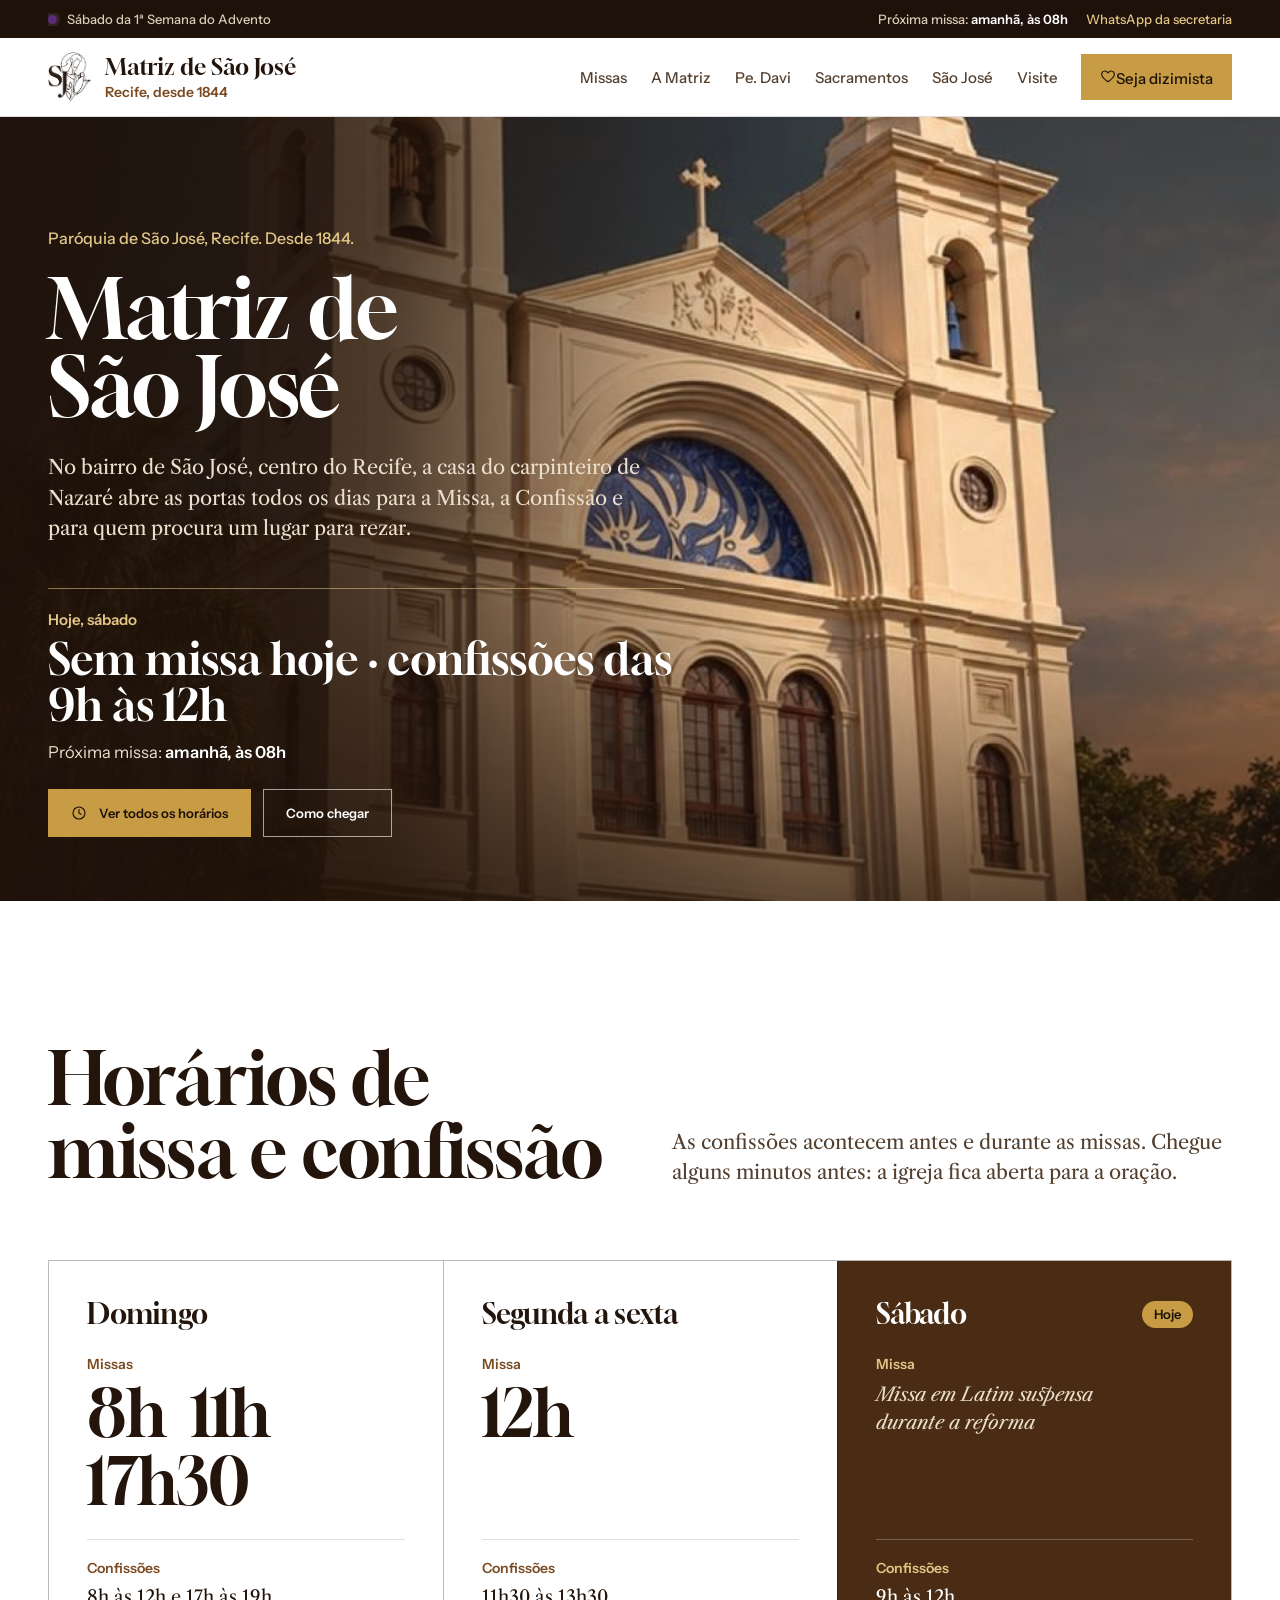
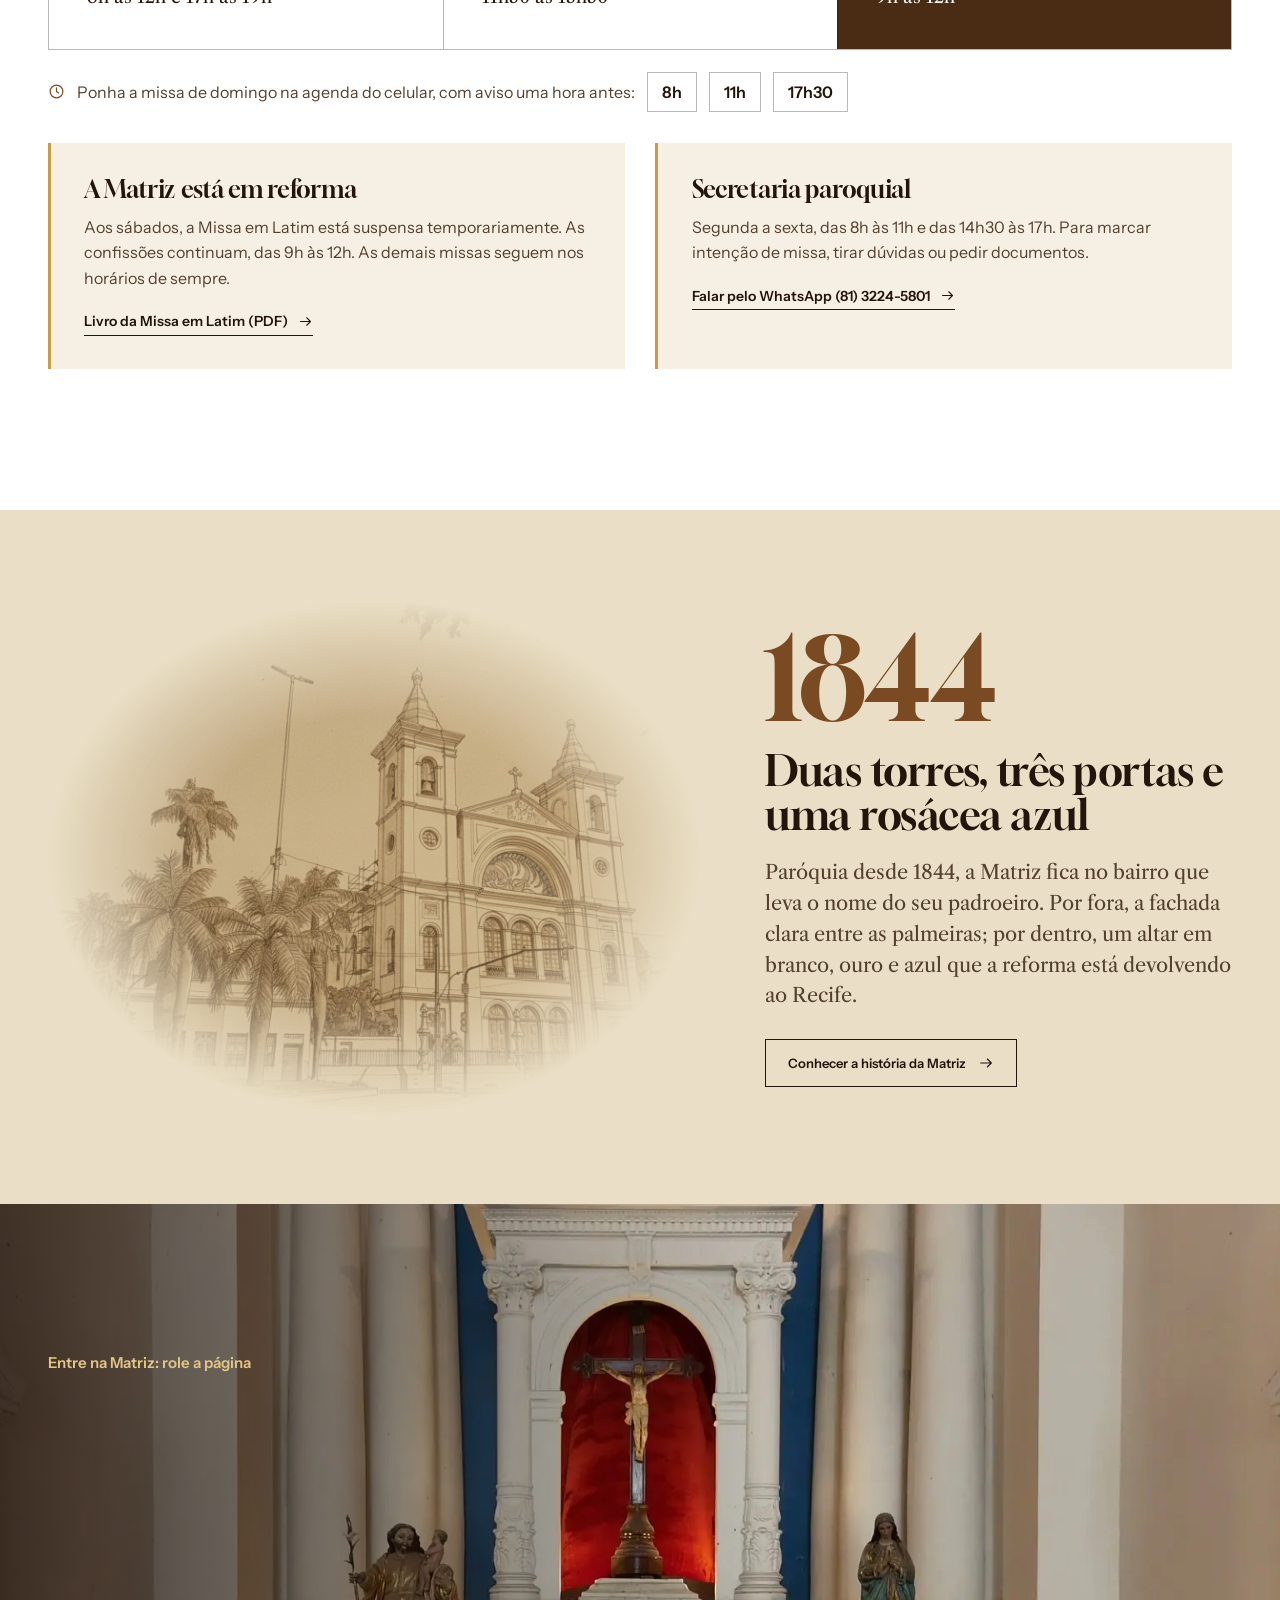
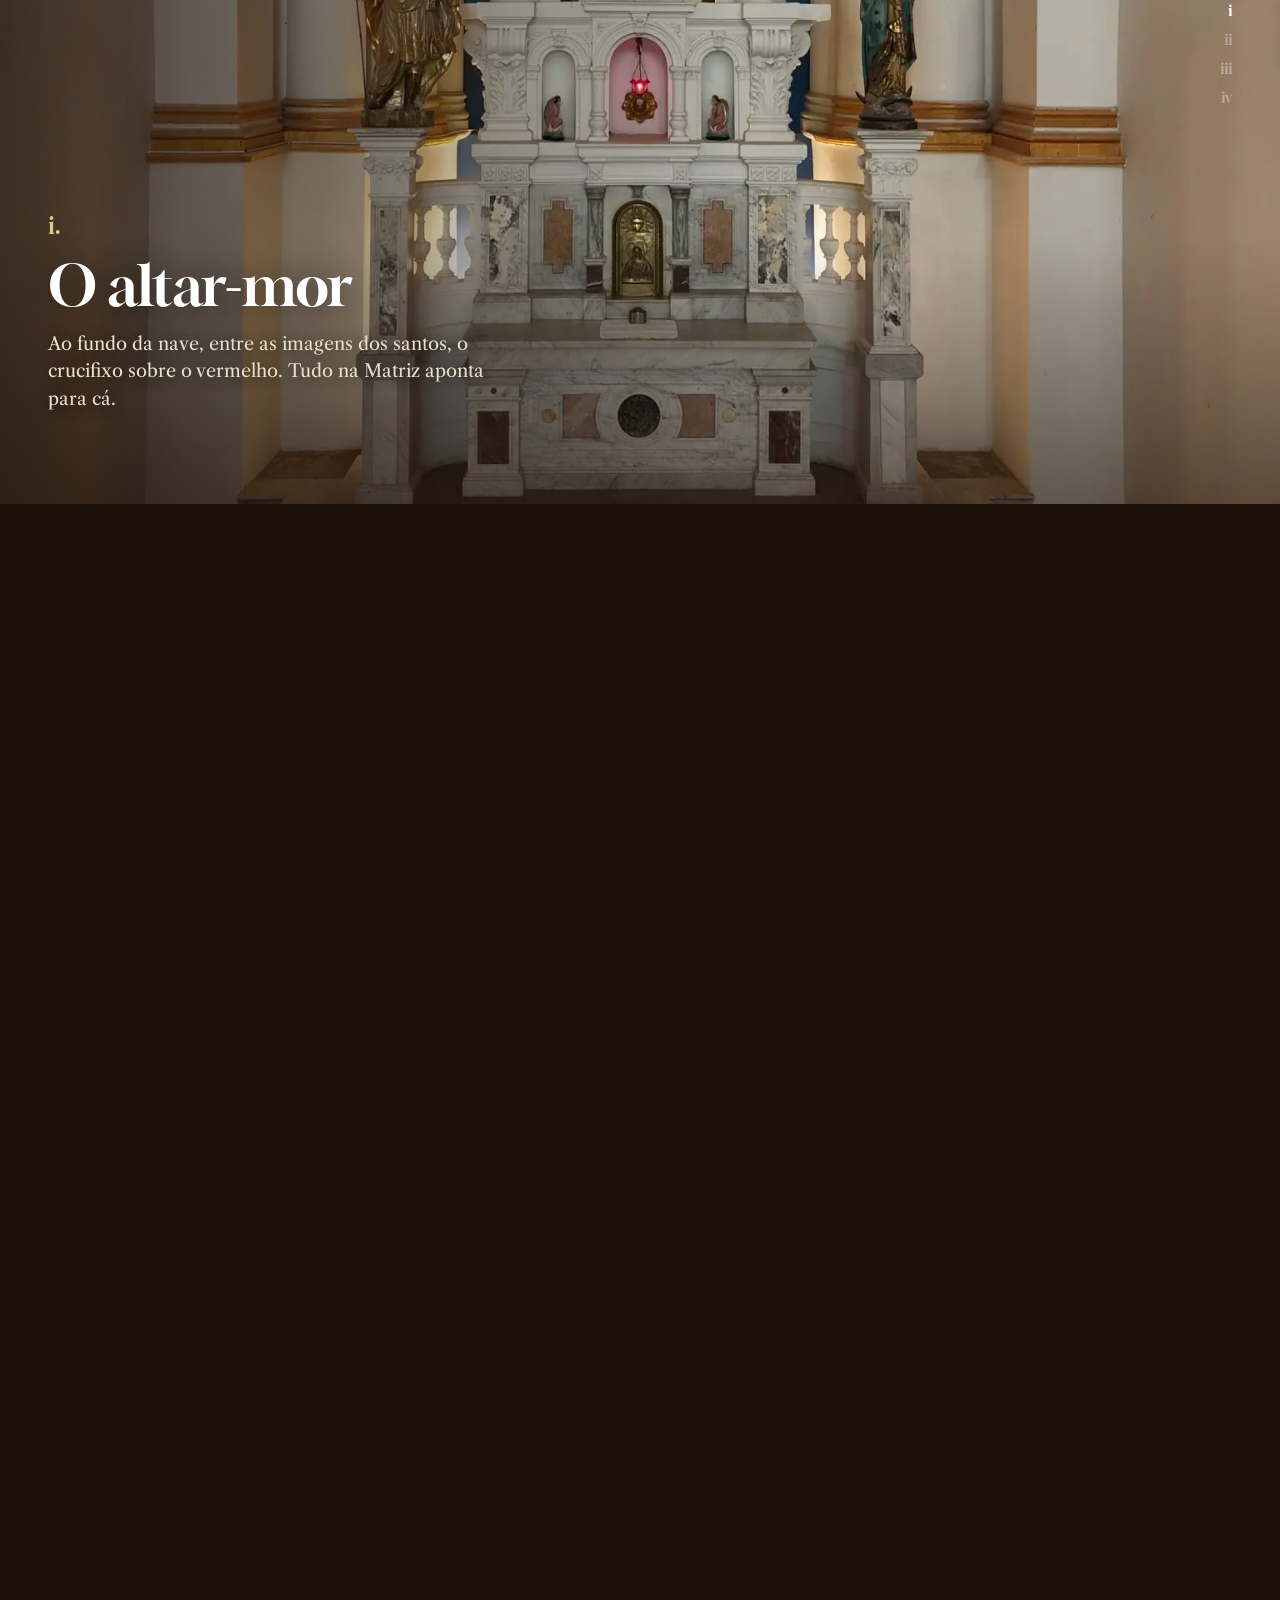
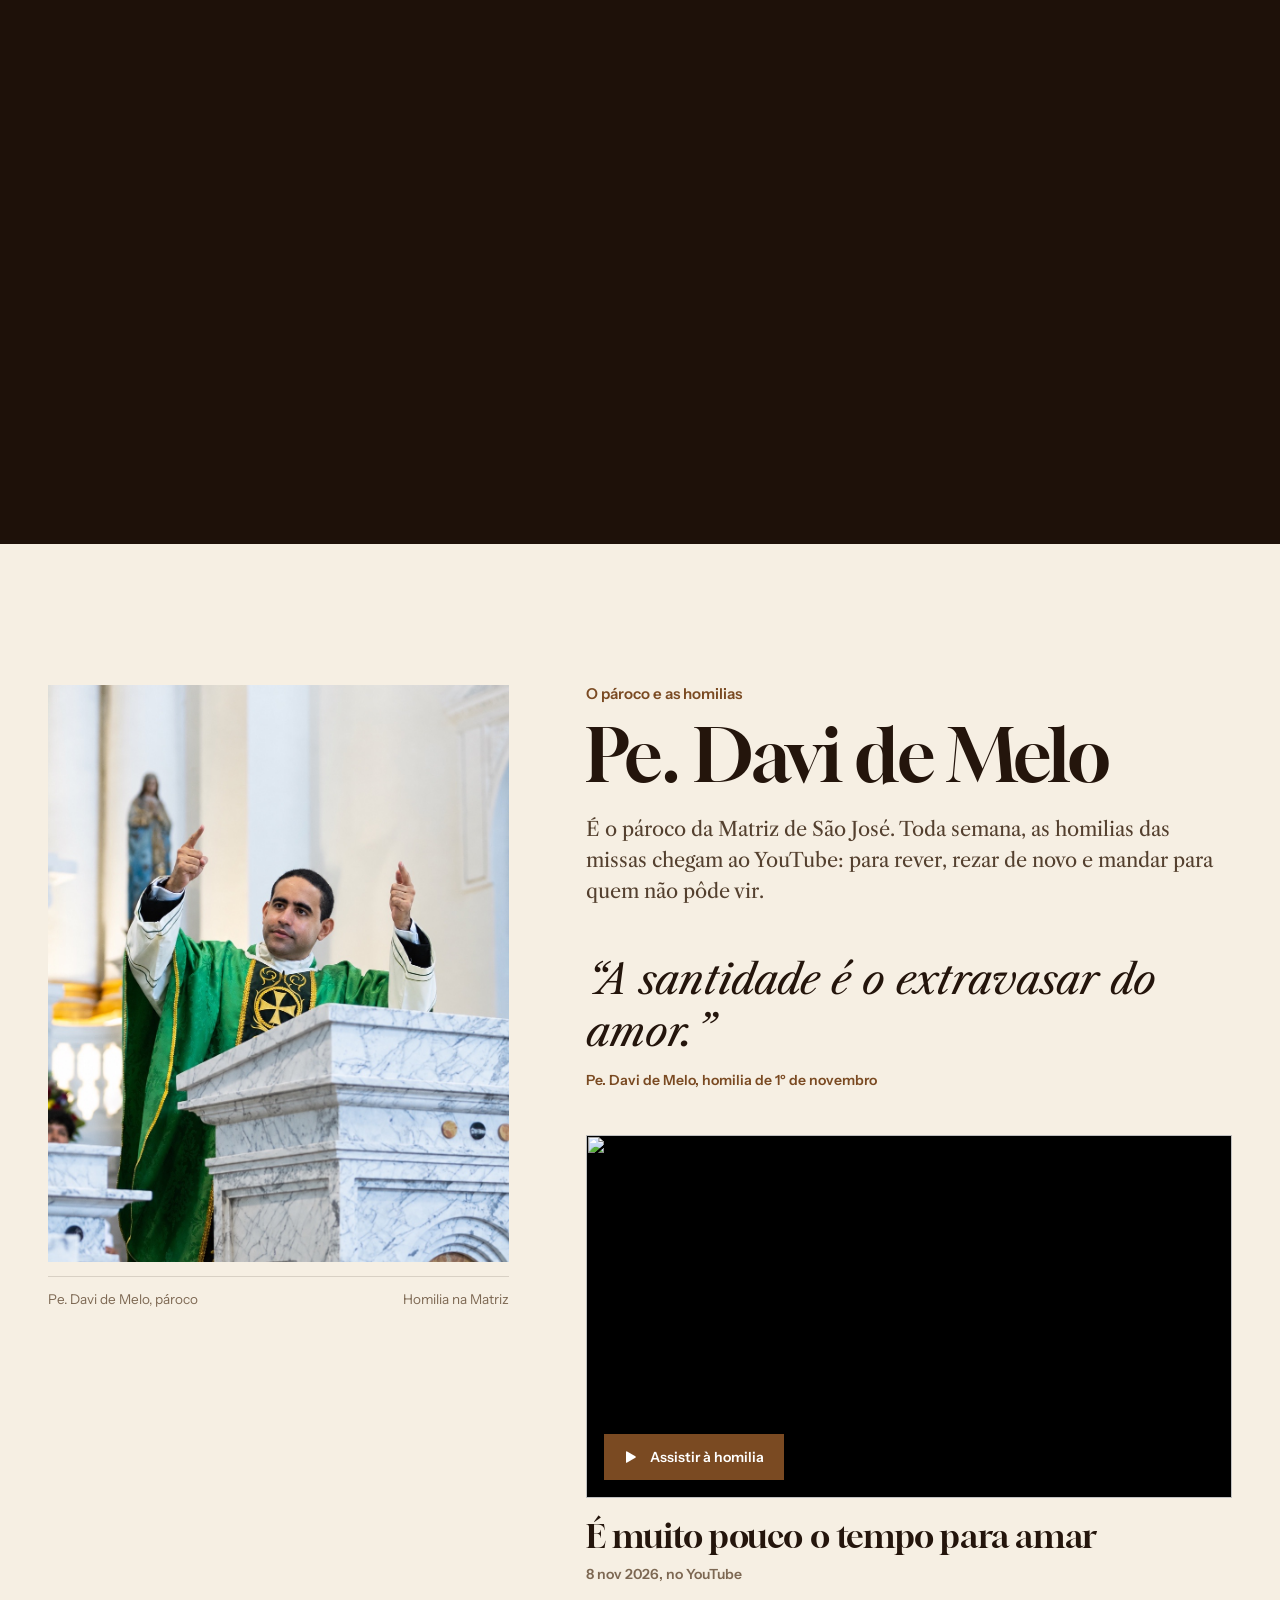
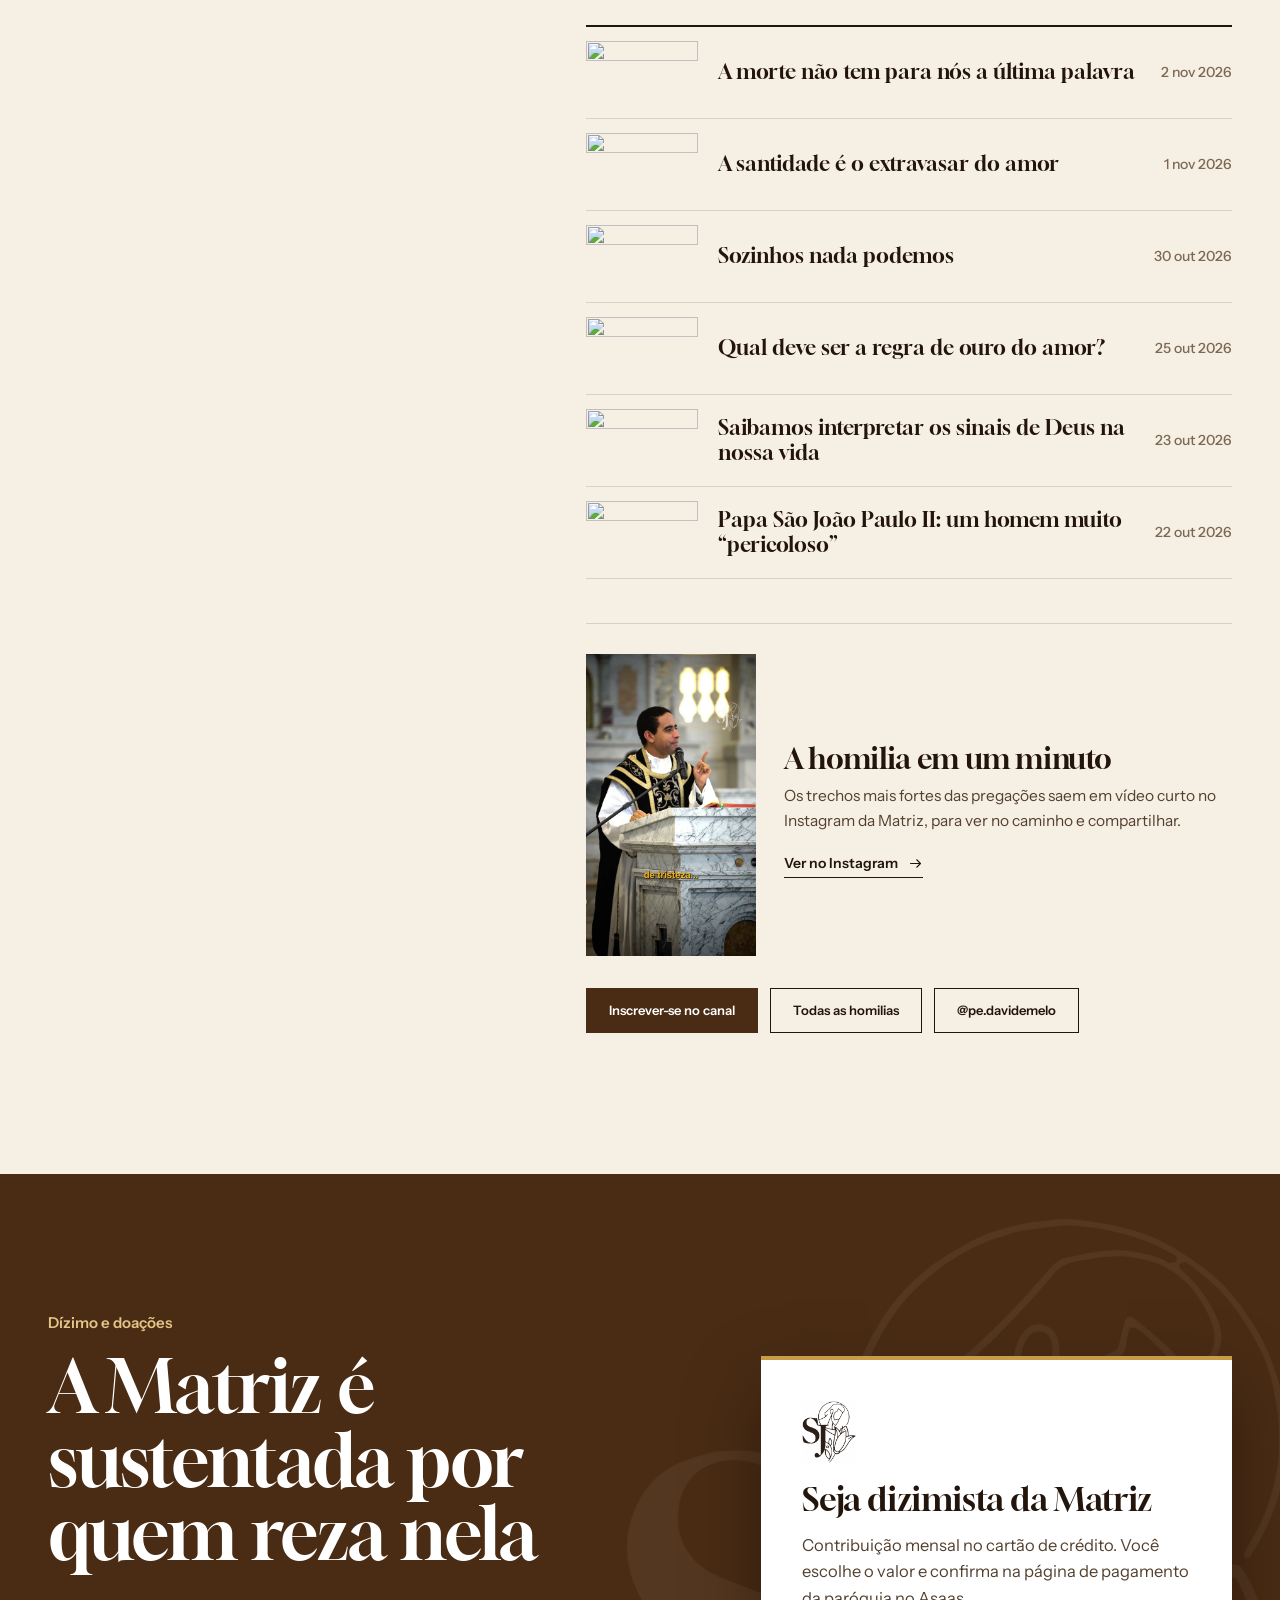
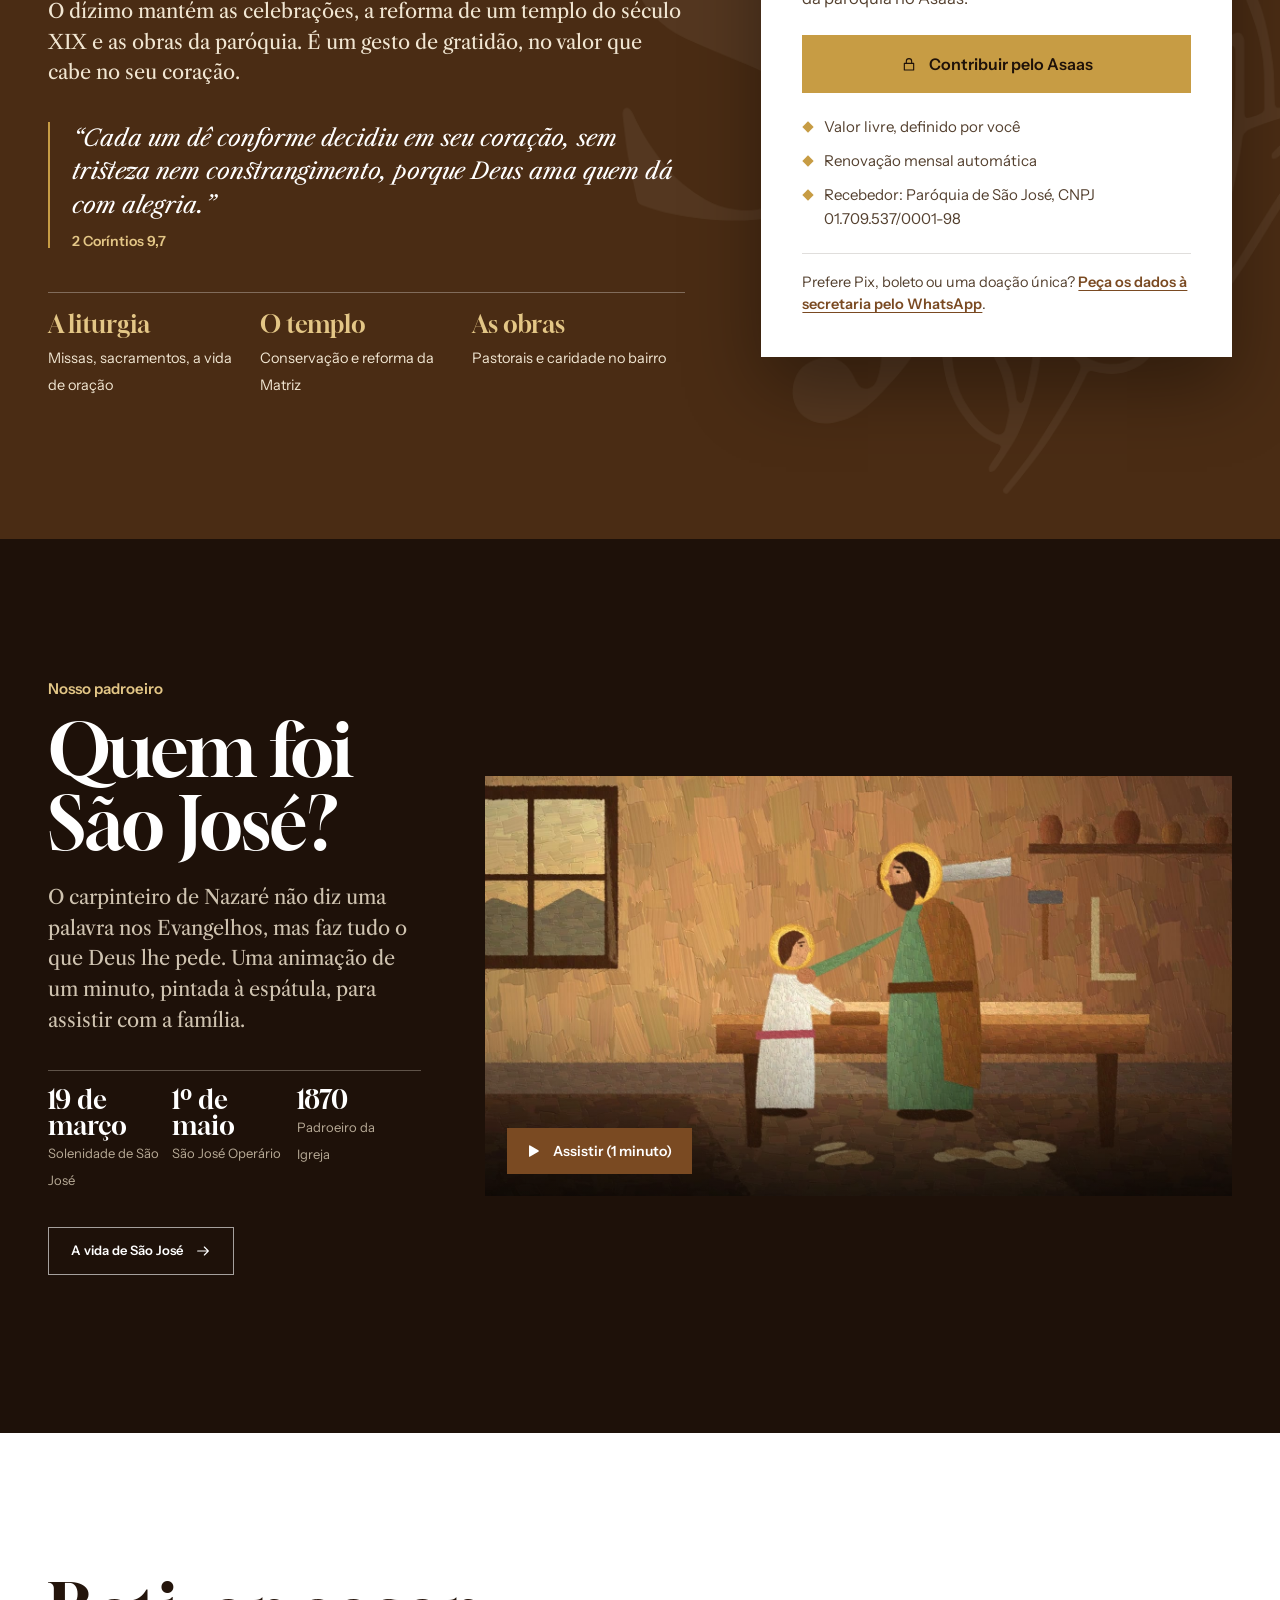
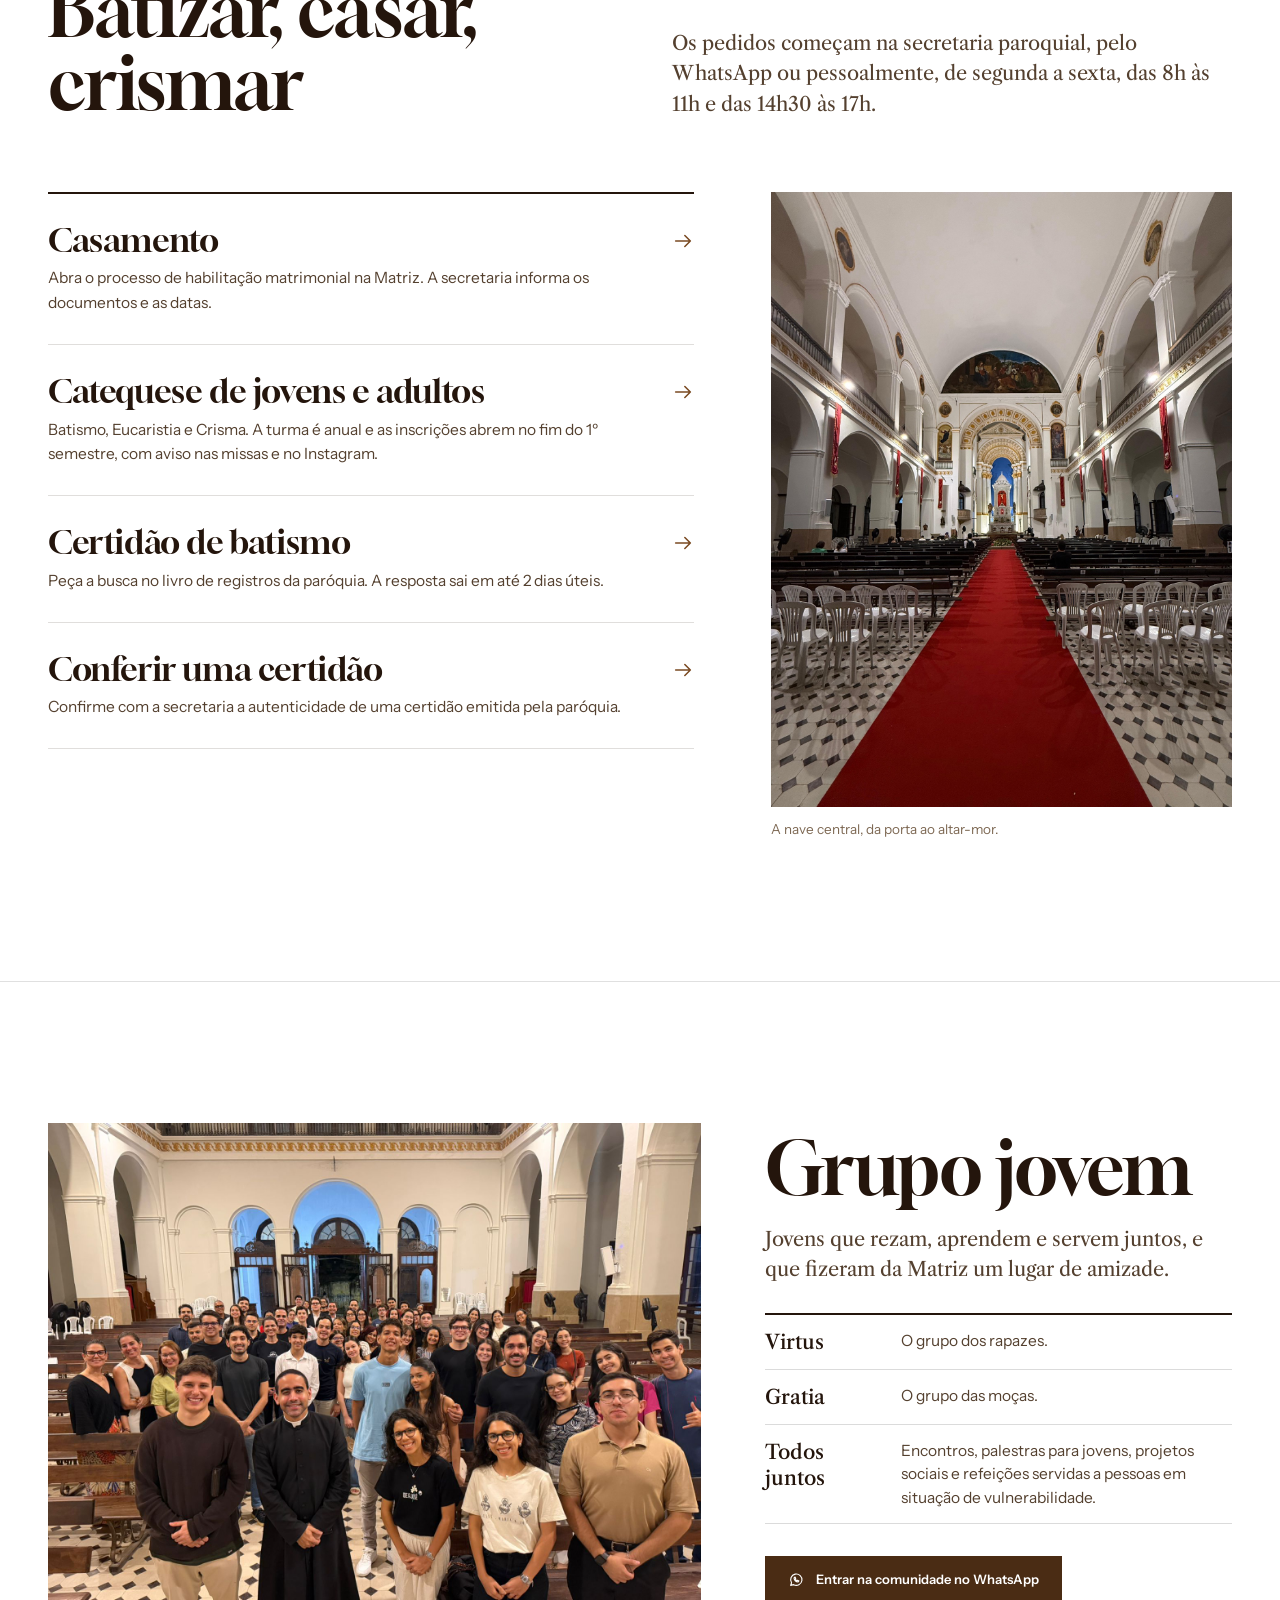
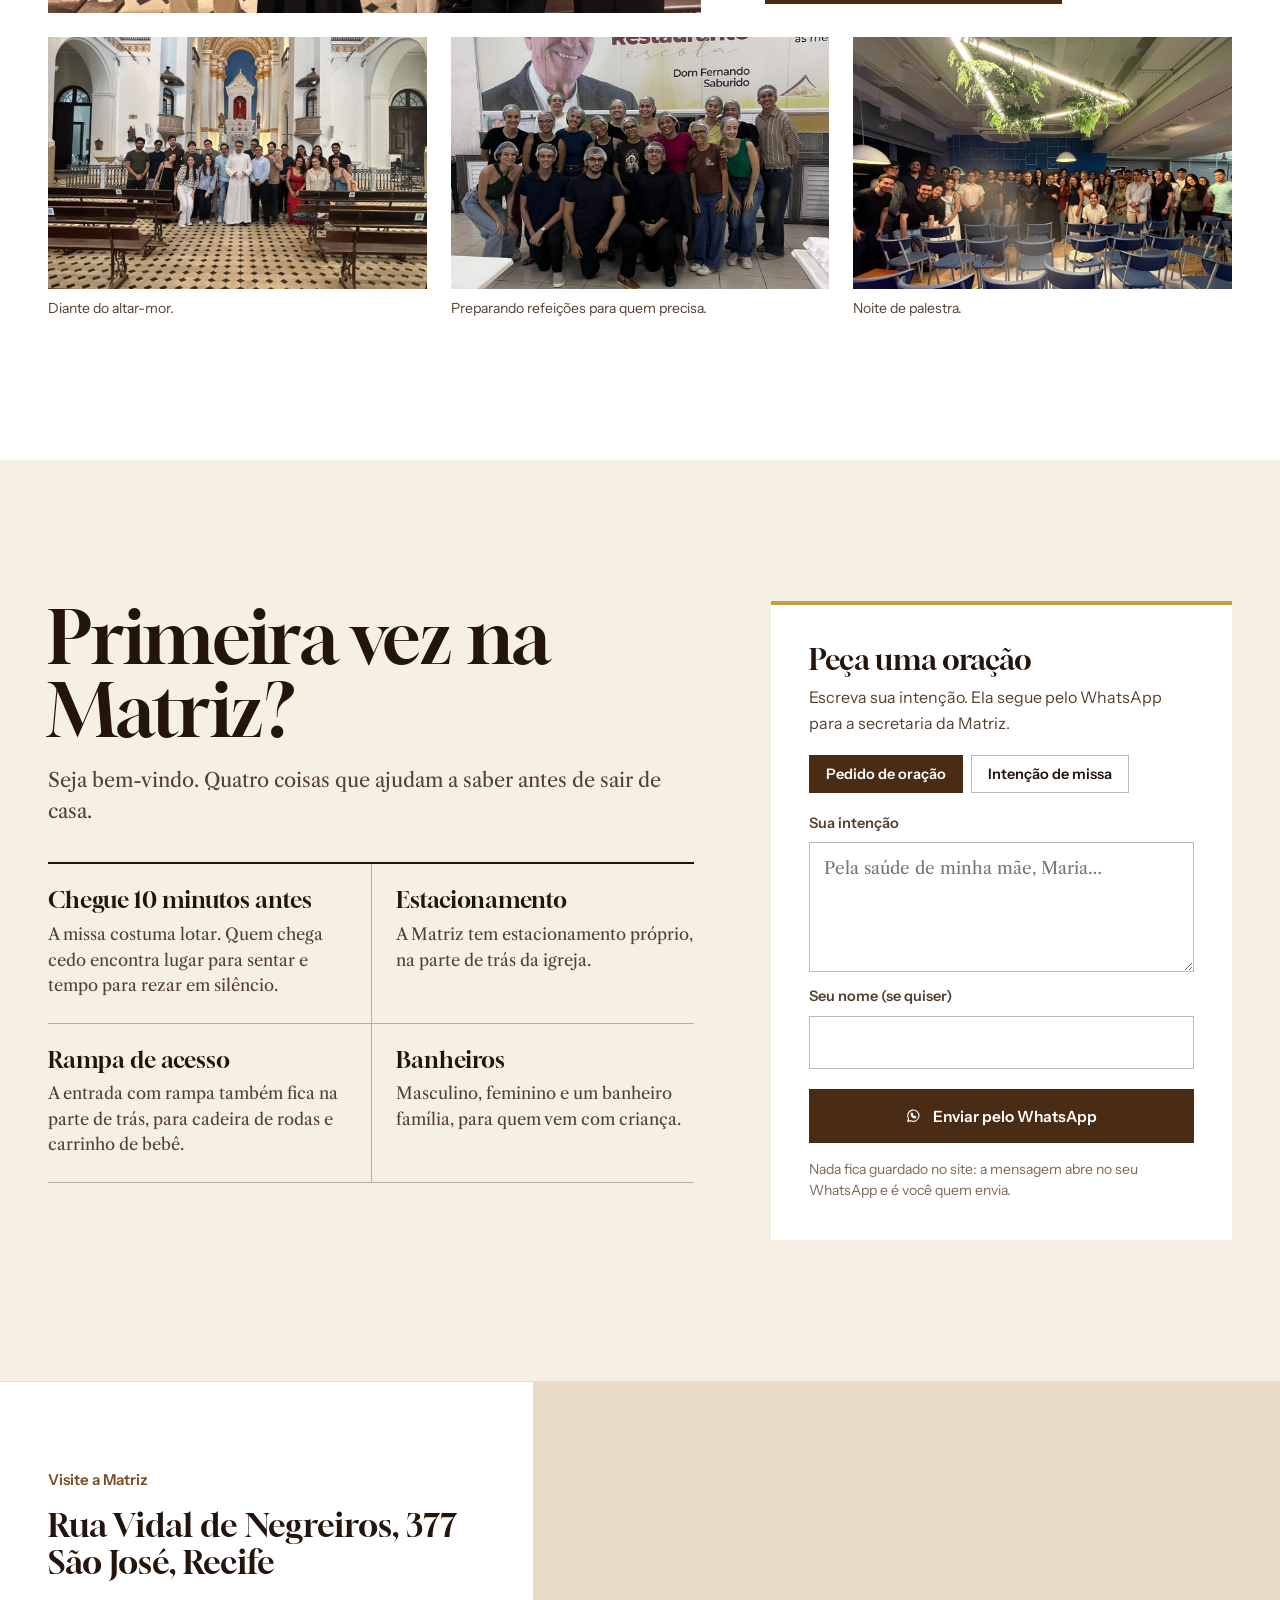
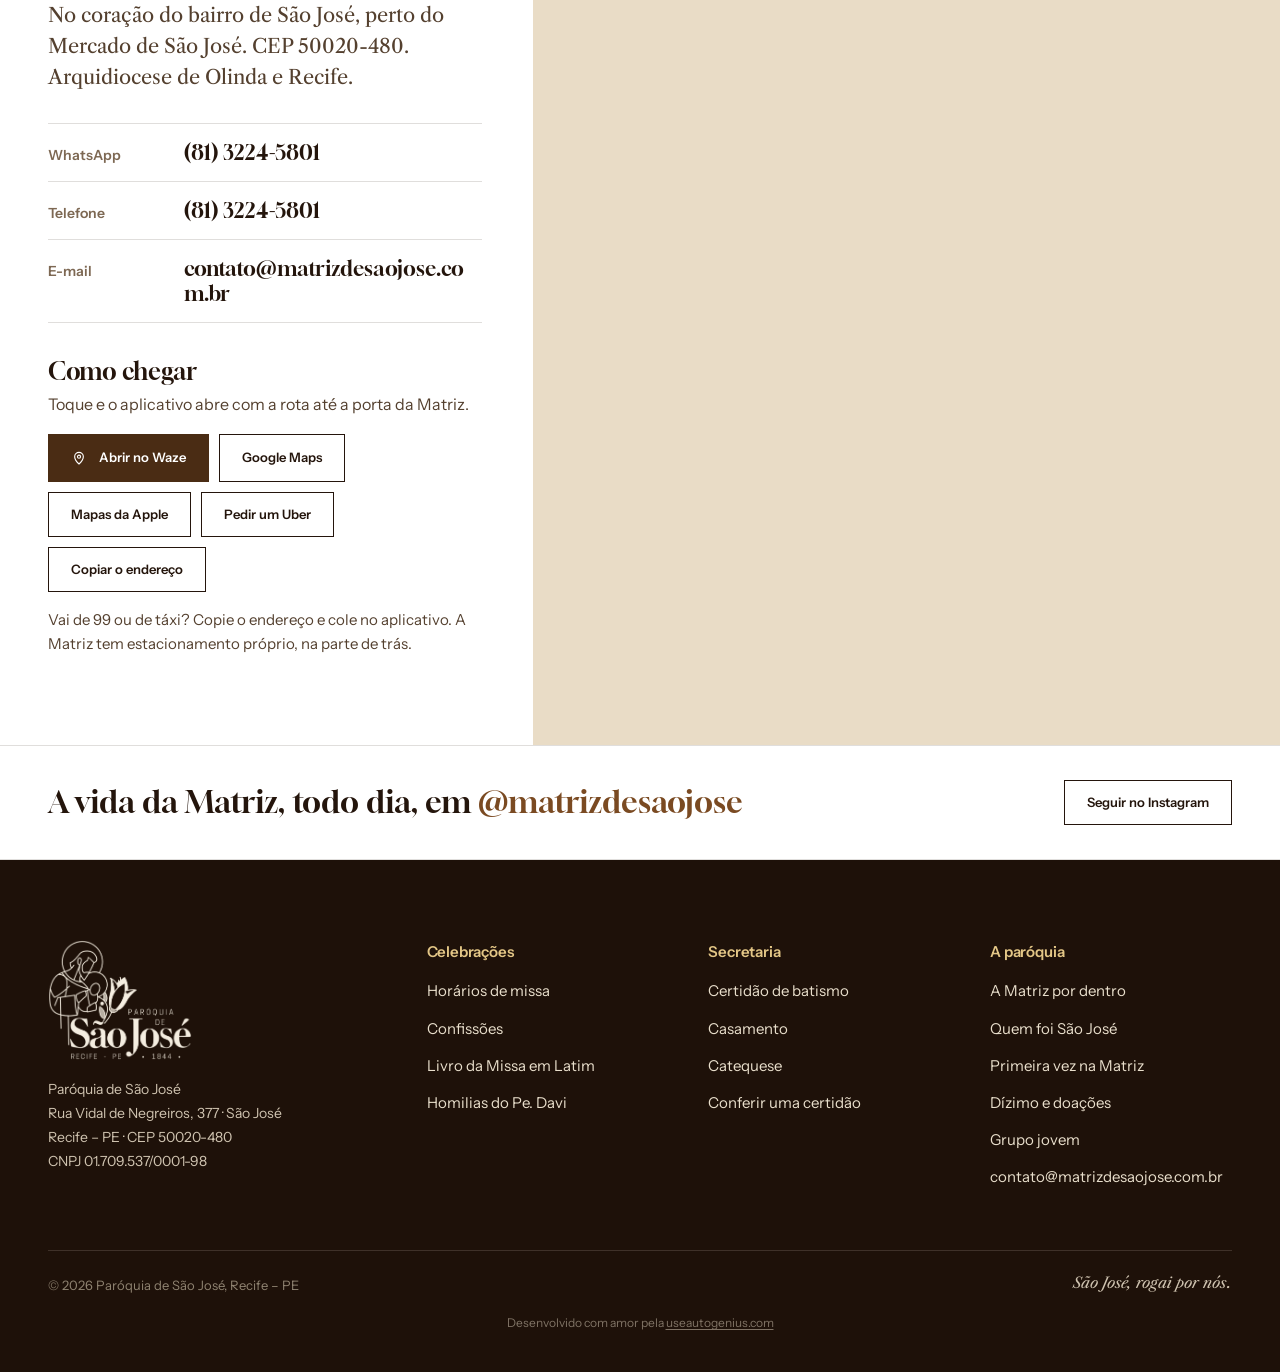
==== commit a18e5bf8: "Tira o rótulo "Homilia mais recente" Co-Authored-By: Claude Opus 5.5 <noreply@anthropic.com>" ====
--- a/index.html
+++ b/index.html
@@ -291,7 +291,6 @@
         <p class="lede">É o pároco da Matriz de São José. Toda semana, as homilias das missas chegam ao YouTube: para rever, rezar de novo e mandar para quem não pôde vir.</p>
         <blockquote class="quote">“A santidade é o extravasar do amor.”<cite>Pe. Davi de Melo, homilia de 1º de novembro</cite></blockquote>
         <div class="feature reveal">
-          <span class="rubric">Homilia mais recente</span>
           <button class="yt" data-id="UCGsRJjbCYw" aria-label="Assistir: É muito pouco o tempo para amar">
             <img src="https://i.ytimg.com/vi/UCGsRJjbCYw/maxresdefault.jpg" alt="" loading="lazy" width="1280" height="720">
             <span class="play"><svg aria-hidden="true"><use href="#i-play"/></svg>Assistir à homilia</span>
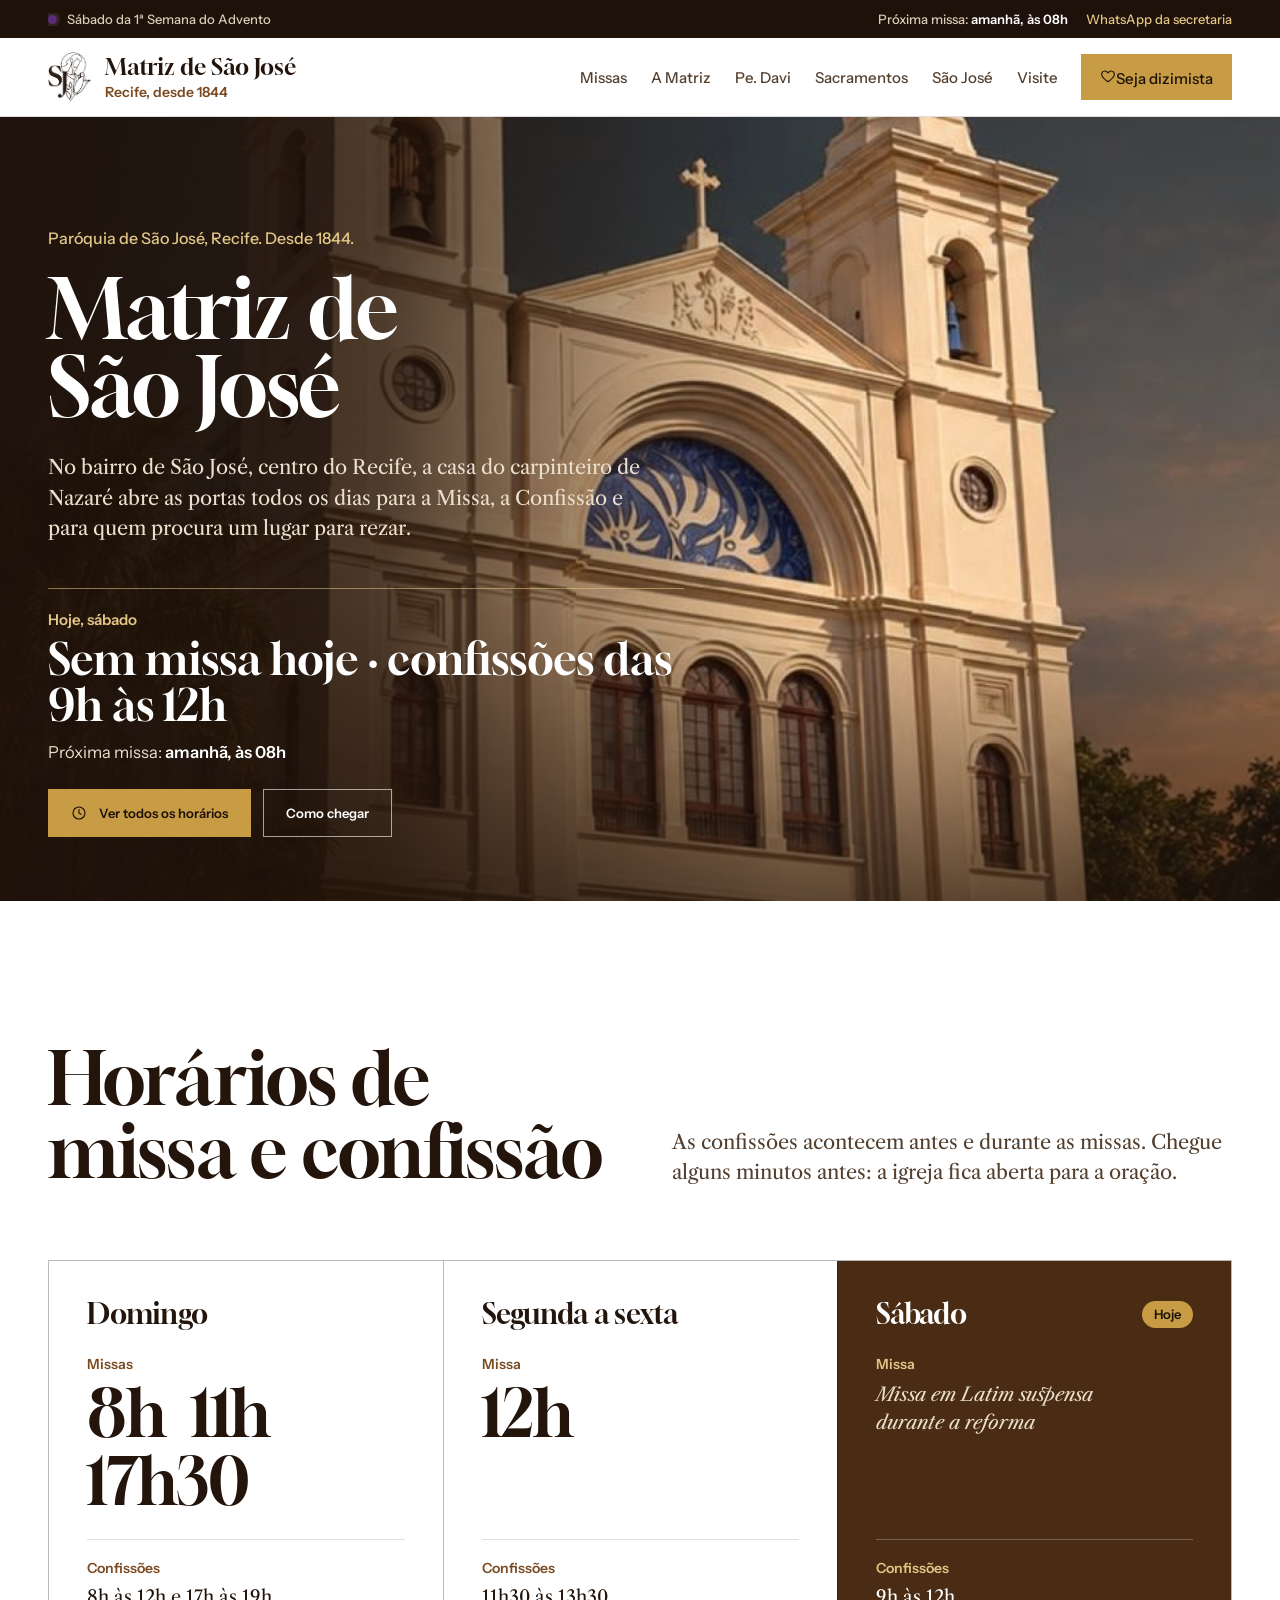
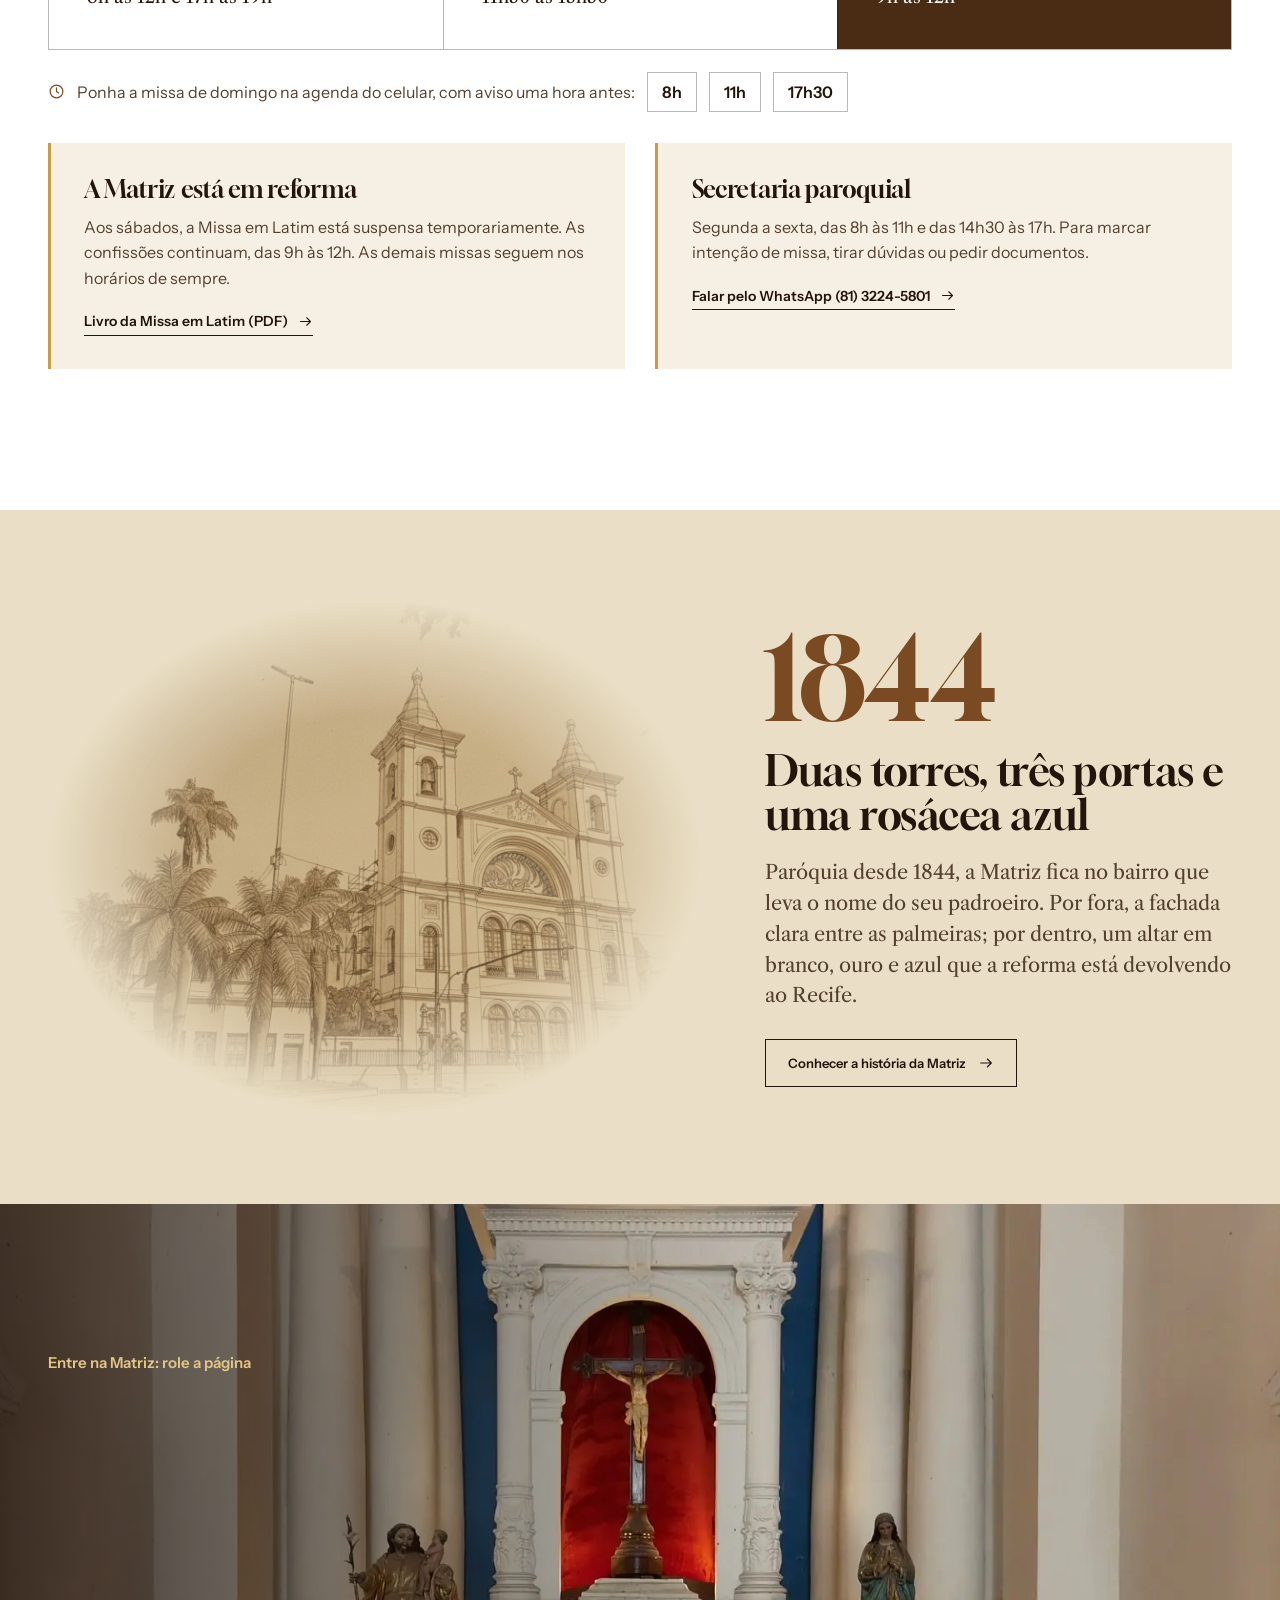
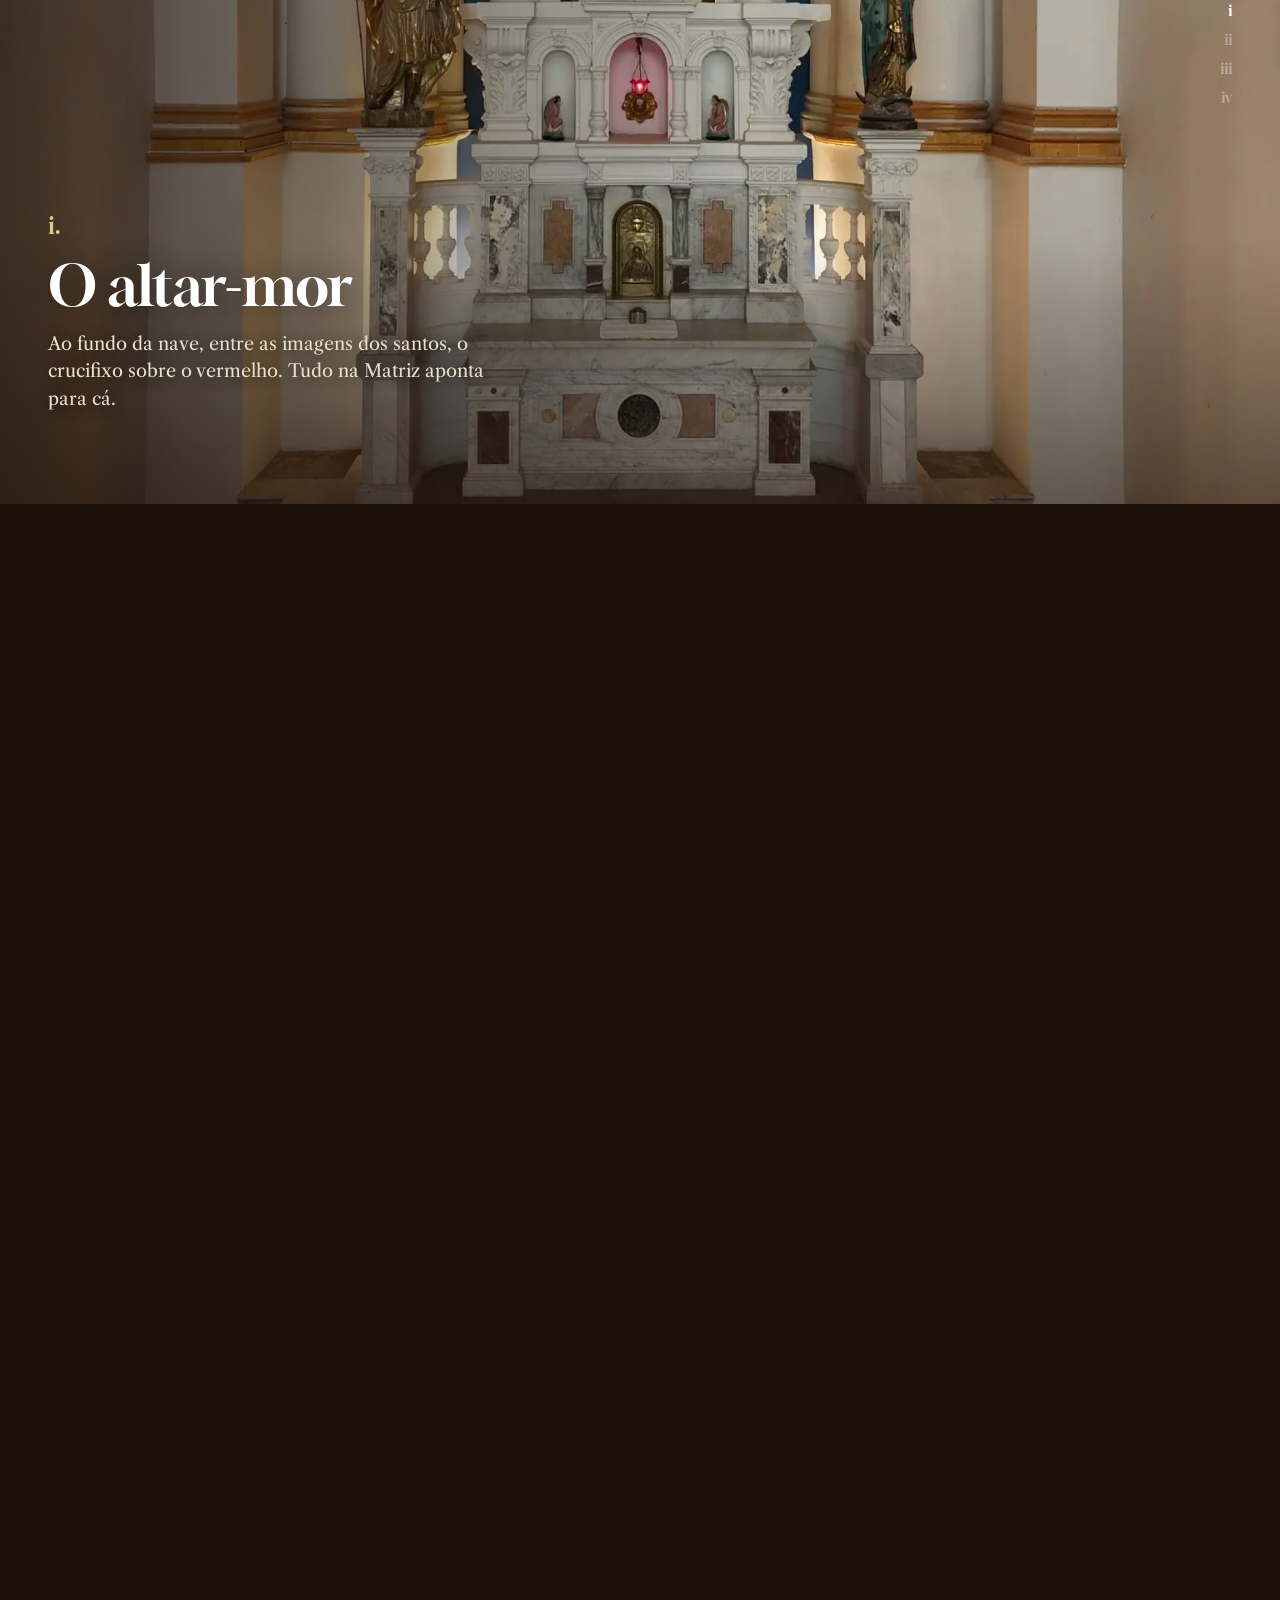
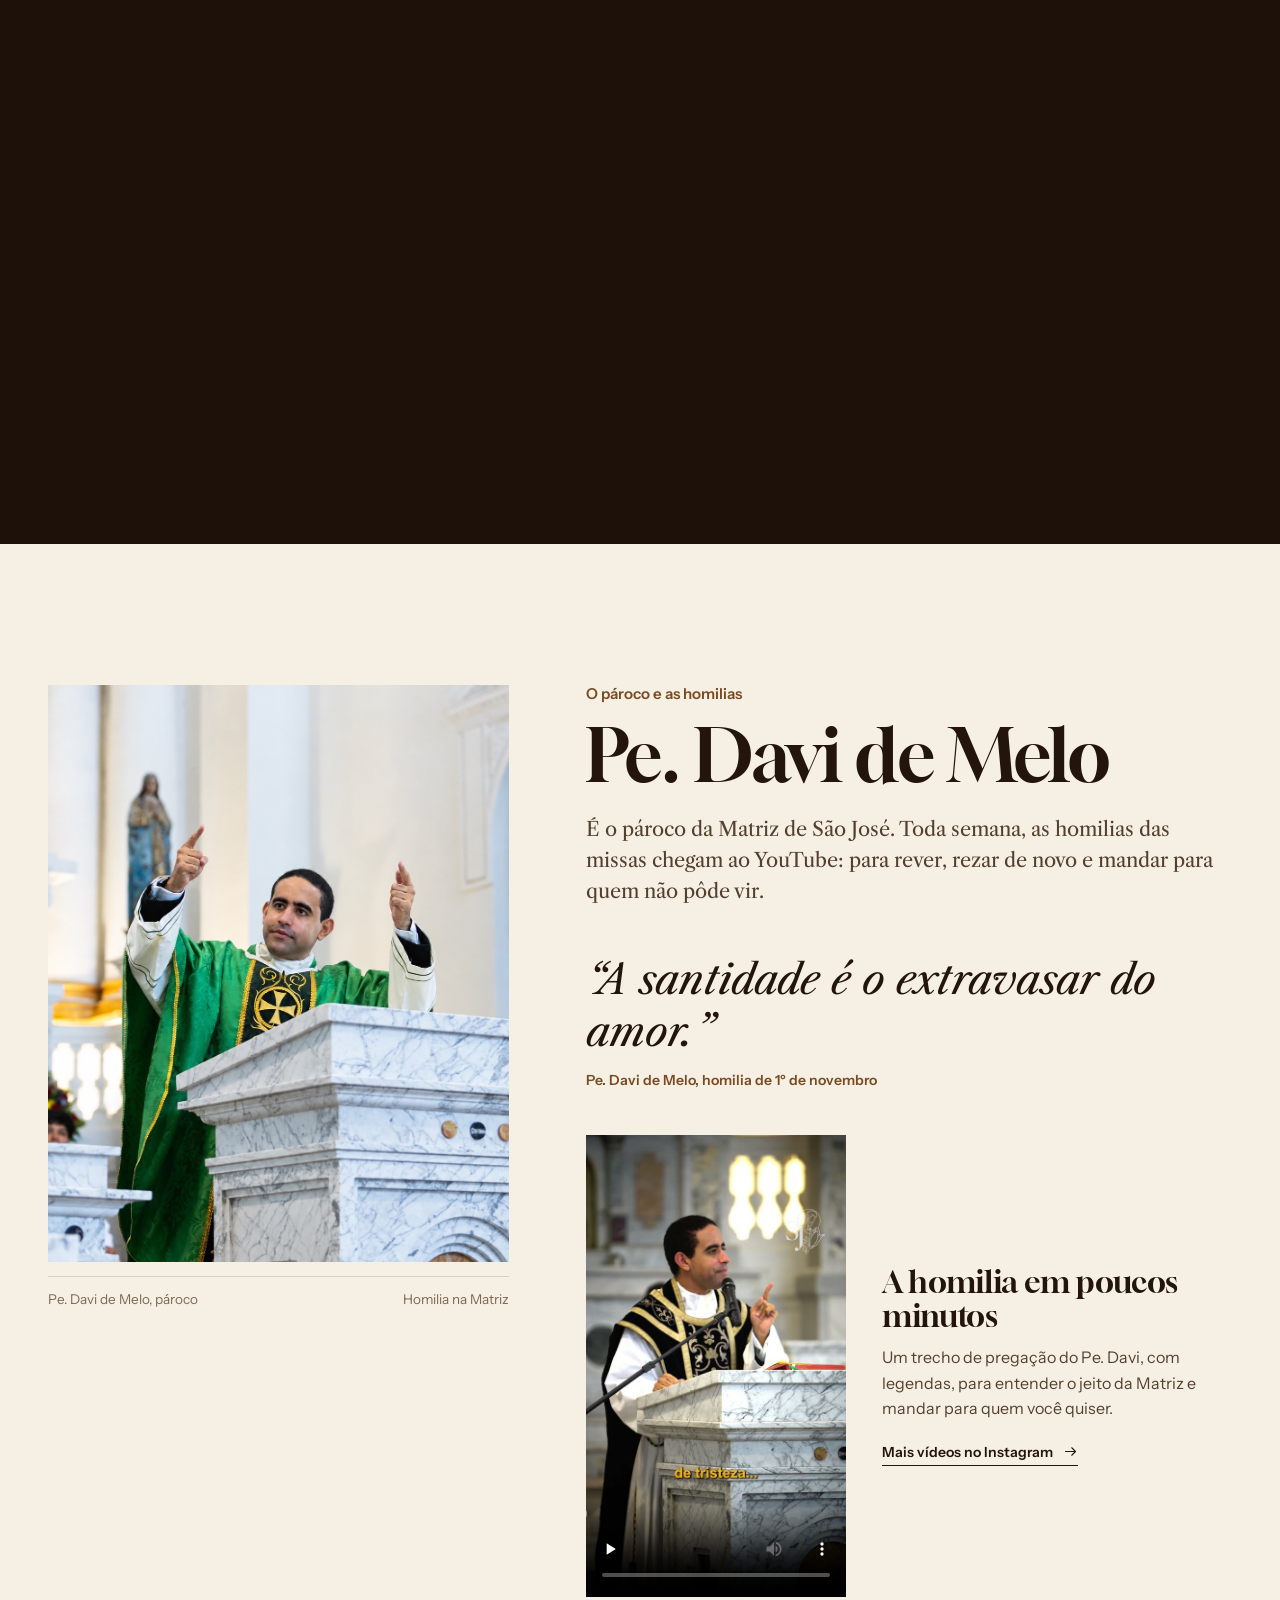
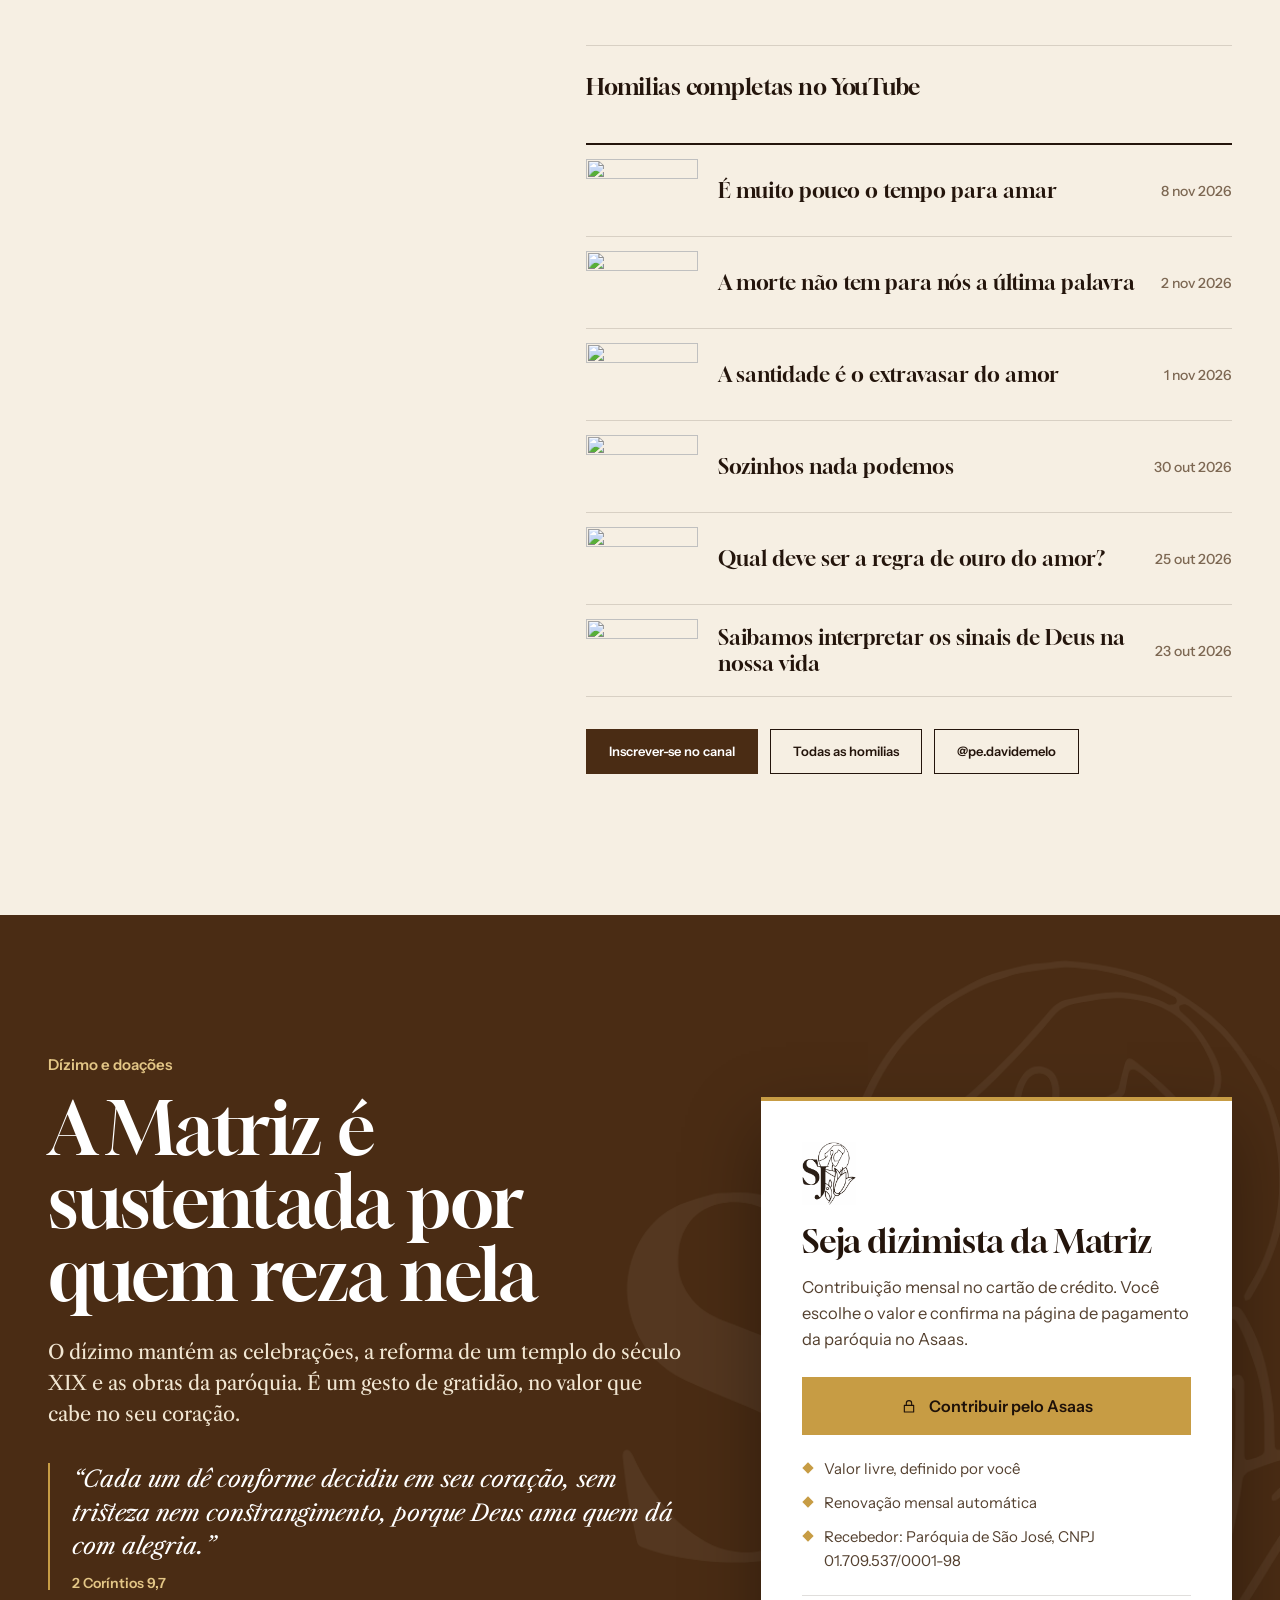
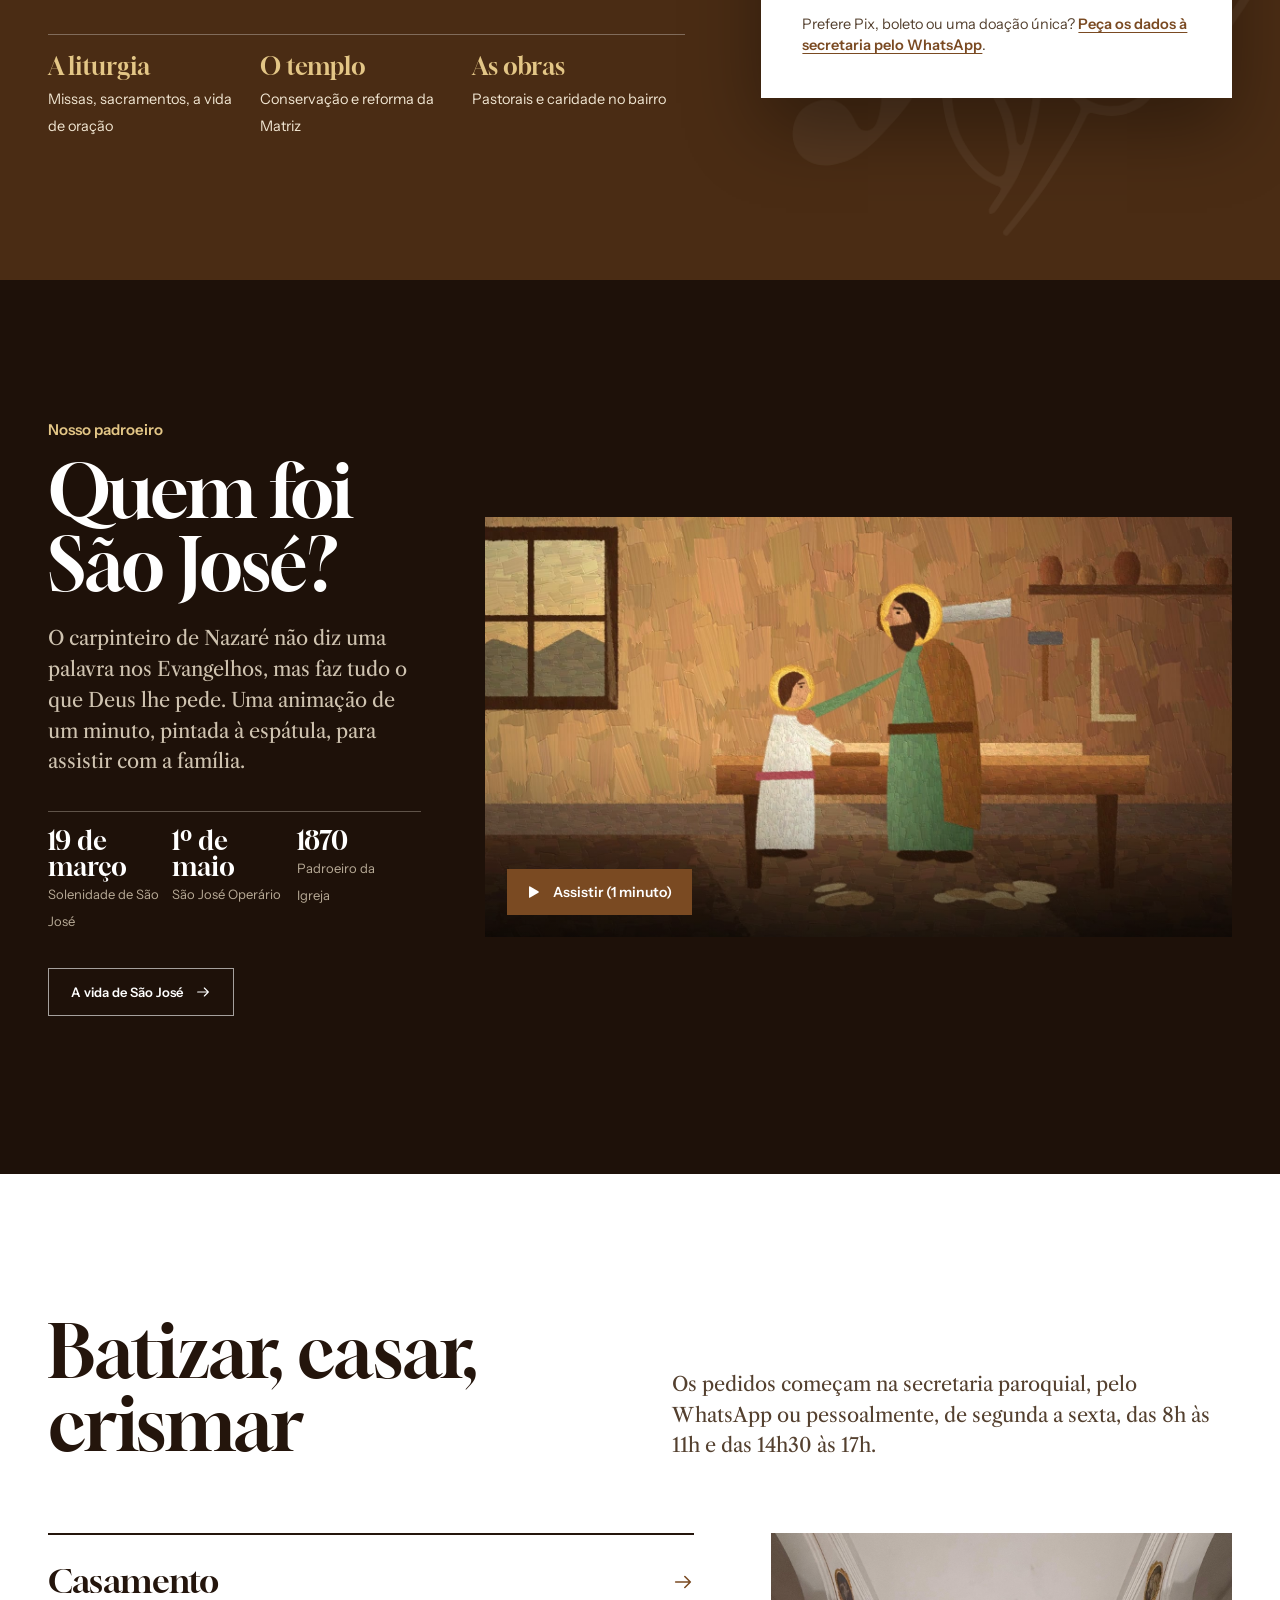
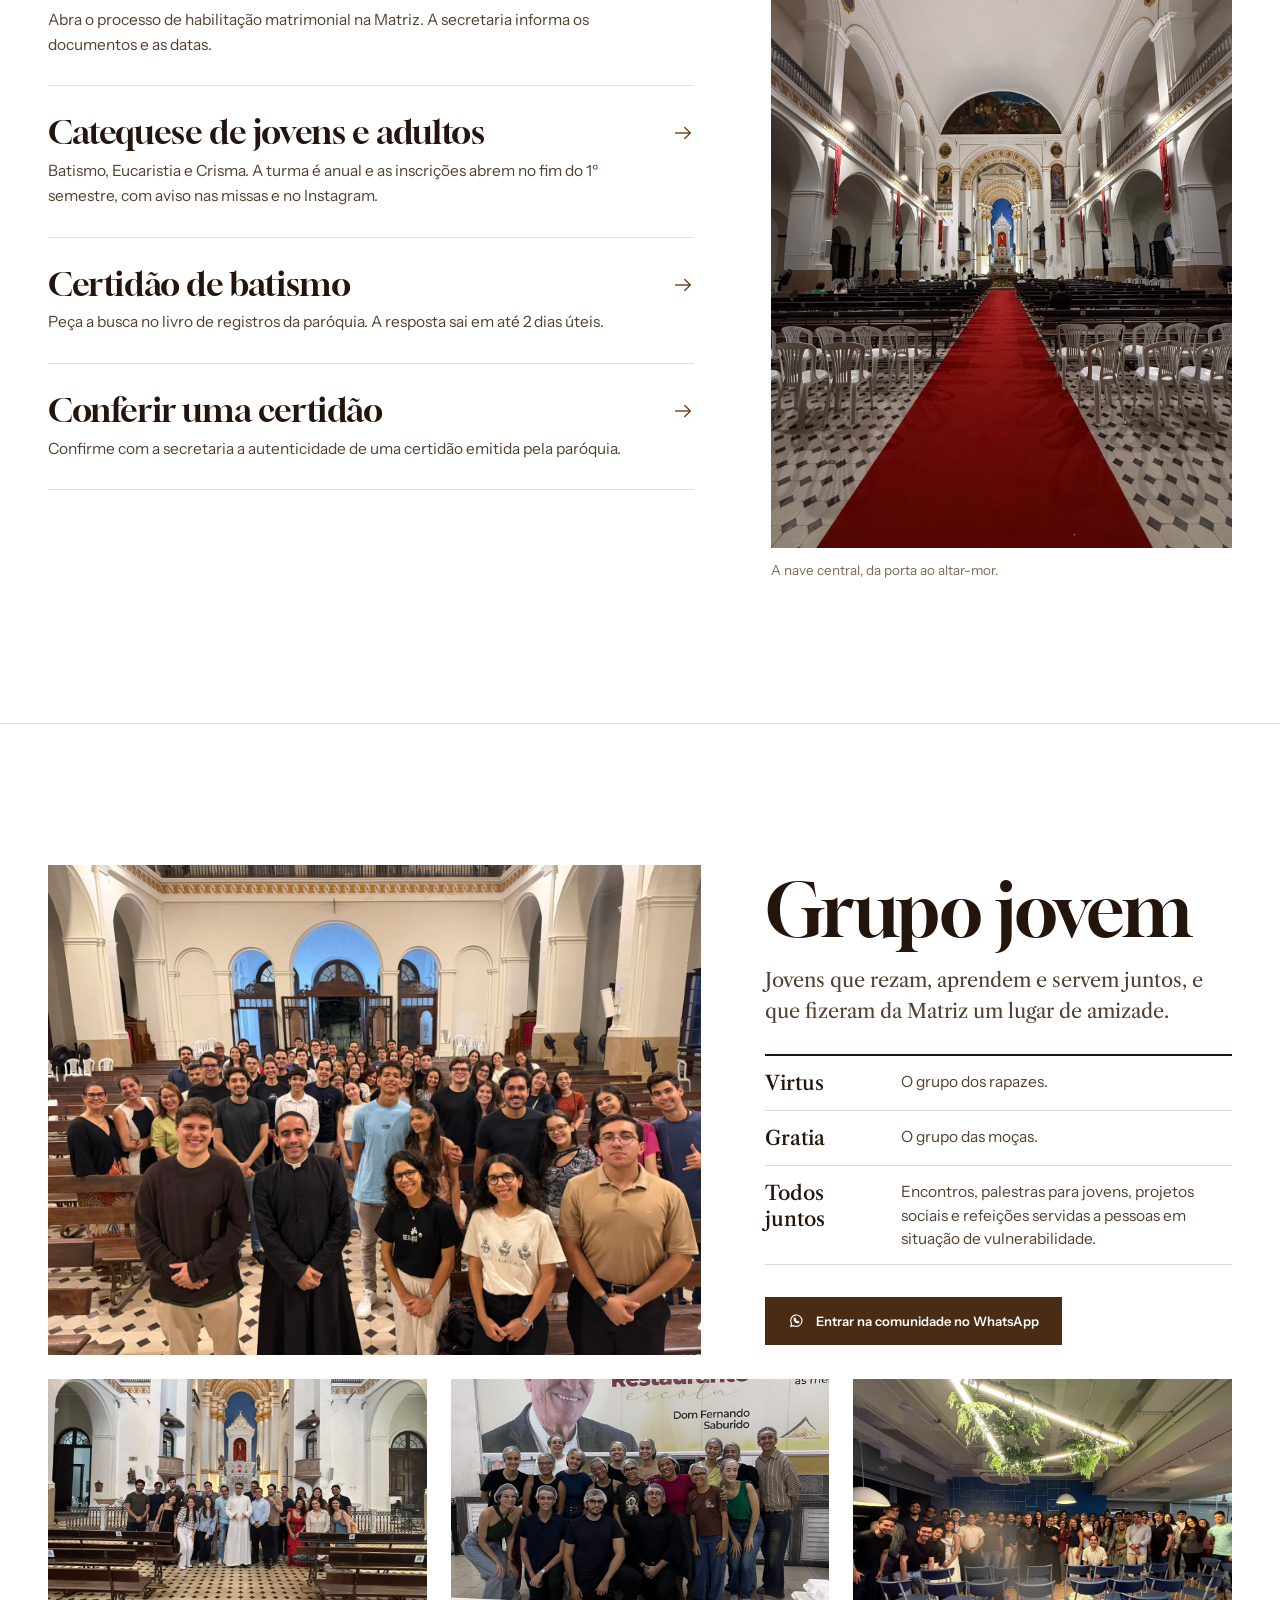
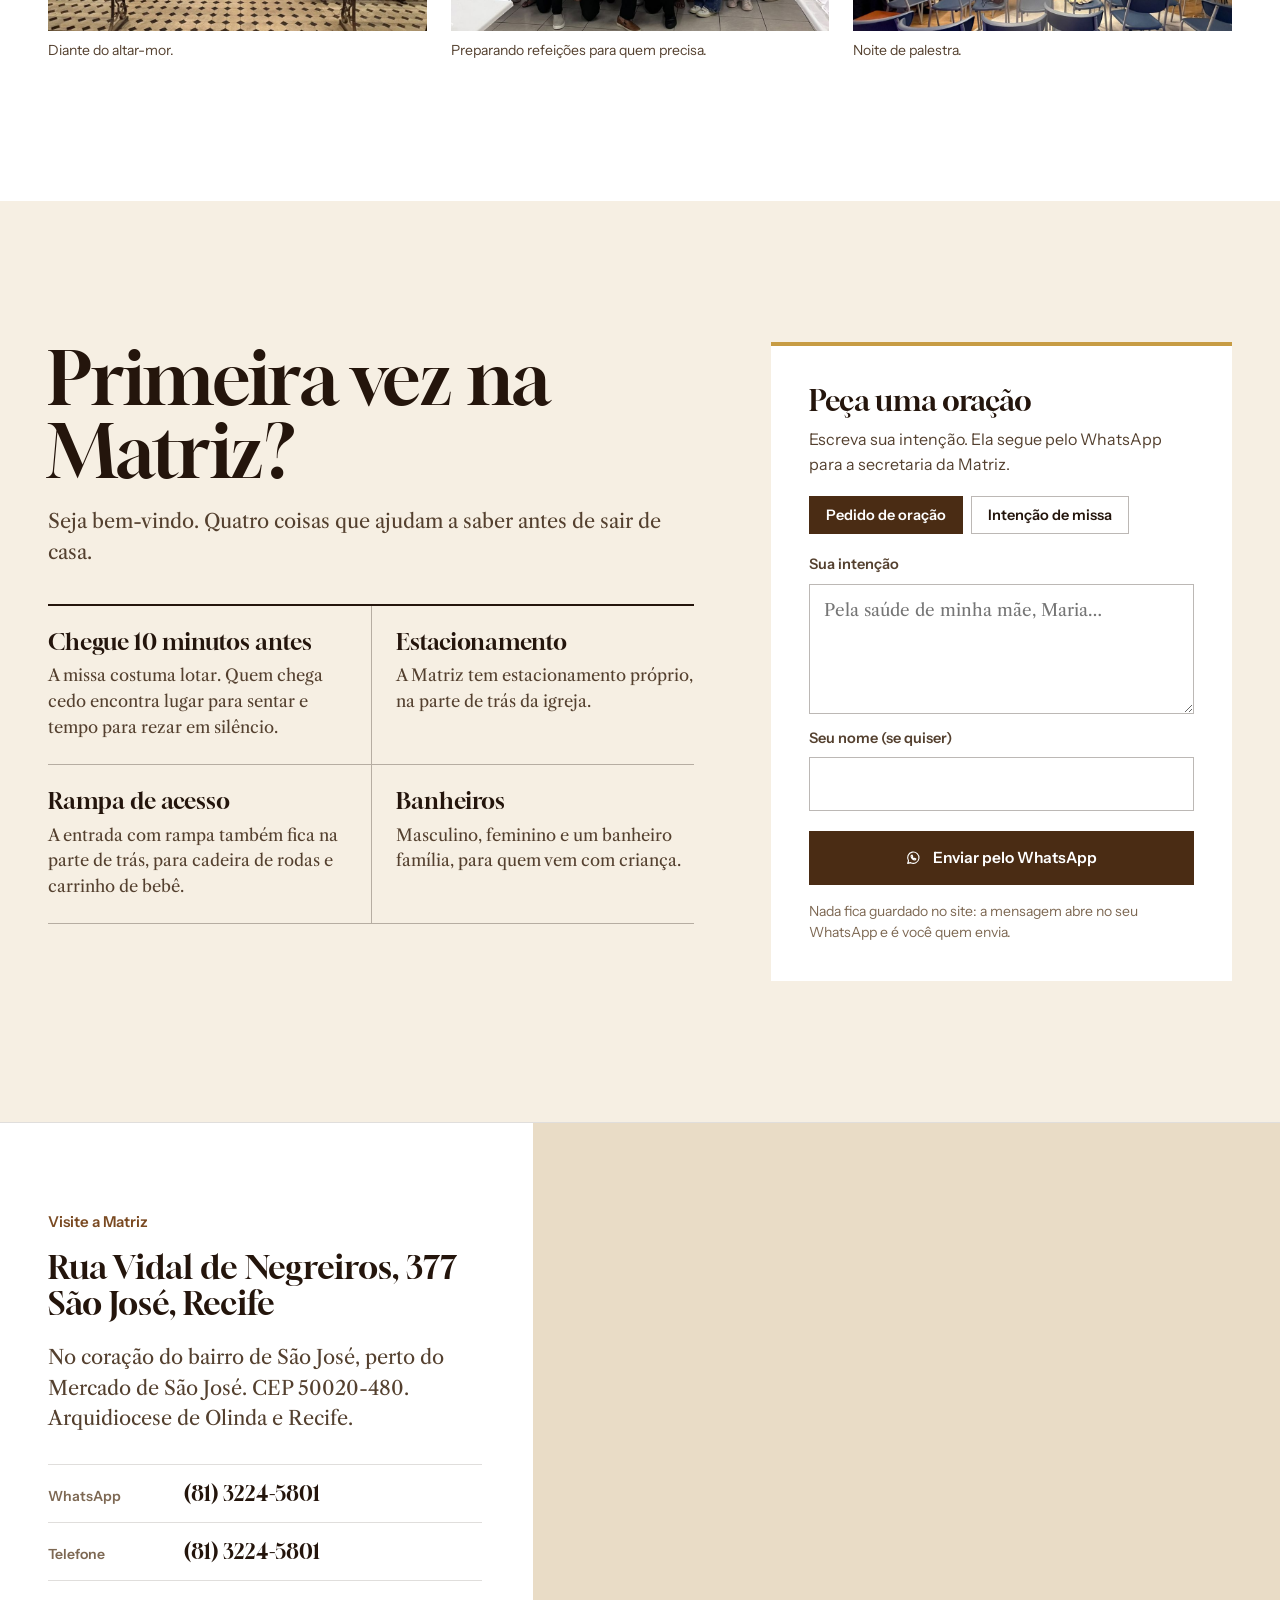
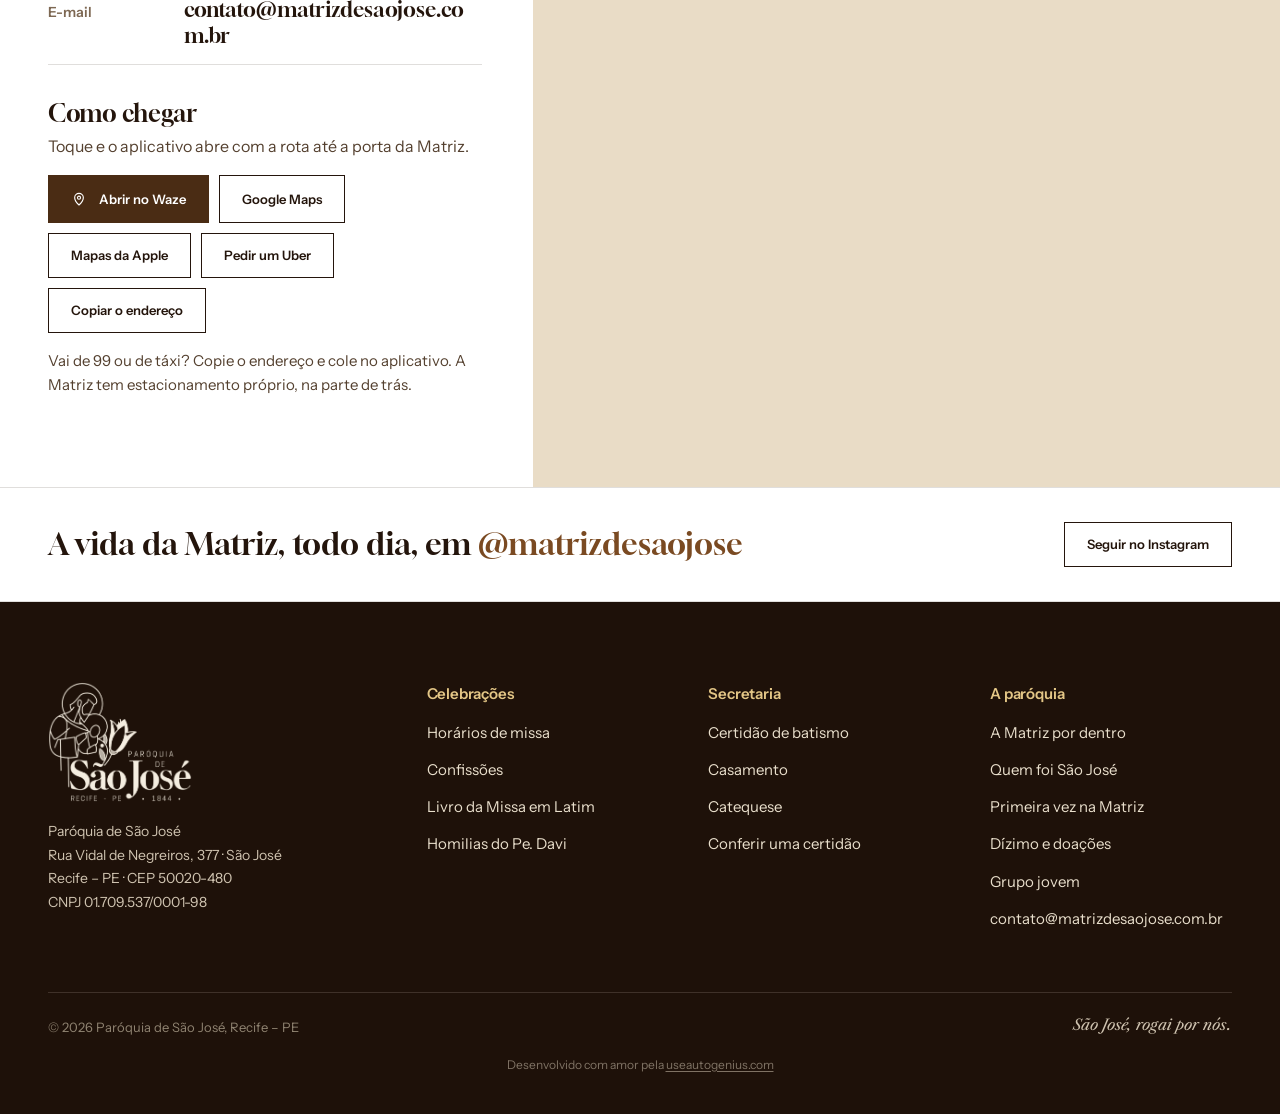
==== commit 13fc1cf9: "Homilia curta em destaque; homilias longas em lista Co-Authored-By: Claude Opus 5.5 <noreply@anthrop" ====
--- a/index.html
+++ b/index.html
@@ -30,7 +30,7 @@
 <link rel="preconnect" href="https://fonts.googleapis.com">
 <link rel="preconnect" href="https://fonts.gstatic.com" crossorigin>
 <link href="https://fonts.googleapis.com/css2?family=Gloock&family=Libre+Caslon+Text:ital,wght@0,400;0,700;1,400&family=Instrument+Sans:wght@400;500;600&display=swap" rel="stylesheet">
-<link rel="stylesheet" href="/assets/css/site.css?v=05ba4b35">
+<link rel="stylesheet" href="/assets/css/site.css?v=1ea8c385">
 <link rel="preload" as="image" href="/assets/img/hero-matriz.jpg" media="(min-width:901px)"><link rel="preload" as="image" href="/assets/img/hero-matriz-m.jpg" media="(max-width:900px)">
 <script type="application/ld+json">
 {
@@ -290,19 +290,16 @@
         <h2>Pe. Davi de Melo</h2>
         <p class="lede">É o pároco da Matriz de São José. Toda semana, as homilias das missas chegam ao YouTube: para rever, rezar de novo e mandar para quem não pôde vir.</p>
         <blockquote class="quote">“A santidade é o extravasar do amor.”<cite>Pe. Davi de Melo, homilia de 1º de novembro</cite></blockquote>
-        <div class="feature reveal">
-          <button class="yt" data-id="UCGsRJjbCYw" aria-label="Assistir: É muito pouco o tempo para amar">
-            <img src="https://i.ytimg.com/vi/UCGsRJjbCYw/maxresdefault.jpg" alt="" loading="lazy" width="1280" height="720">
-            <span class="play"><svg aria-hidden="true"><use href="#i-play"/></svg>Assistir à homilia</span>
-          </button>
-          <h3>É muito pouco o tempo para amar</h3>
-          <div class="meta">8 nov 2026, no YouTube</div>
-        </div>
-        <ul class="hlist"><li><a href="https://www.youtube.com/watch?v=_gIcrzPP6CQ" target="_blank" rel="noopener"><img src="https://i.ytimg.com/vi/_gIcrzPP6CQ/mqdefault.jpg" alt="" loading="lazy" width="320" height="180"><span class="t">A morte não tem para nós a última palavra</span><time datetime="2026-11-02">2 nov 2026</time></a></li><li><a href="https://www.youtube.com/watch?v=hTKYFHUpy9U" target="_blank" rel="noopener"><img src="https://i.ytimg.com/vi/hTKYFHUpy9U/mqdefault.jpg" alt="" loading="lazy" width="320" height="180"><span class="t">A santidade é o extravasar do amor</span><time datetime="2026-11-01">1 nov 2026</time></a></li><li><a href="https://www.youtube.com/watch?v=ZJeVheaW_AI" target="_blank" rel="noopener"><img src="https://i.ytimg.com/vi/ZJeVheaW_AI/mqdefault.jpg" alt="" loading="lazy" width="320" height="180"><span class="t">Sozinhos nada podemos</span><time datetime="2026-10-30">30 out 2026</time></a></li><li><a href="https://www.youtube.com/watch?v=LUNaKZ62V5M" target="_blank" rel="noopener"><img src="https://i.ytimg.com/vi/LUNaKZ62V5M/mqdefault.jpg" alt="" loading="lazy" width="320" height="180"><span class="t">Qual deve ser a regra de ouro do amor?</span><time datetime="2026-10-25">25 out 2026</time></a></li><li><a href="https://www.youtube.com/watch?v=FO71zJw7Y_k" target="_blank" rel="noopener"><img src="https://i.ytimg.com/vi/FO71zJw7Y_k/mqdefault.jpg" alt="" loading="lazy" width="320" height="180"><span class="t">Saibamos interpretar os sinais de Deus na nossa vida</span><time datetime="2026-10-23">23 out 2026</time></a></li><li><a href="https://www.youtube.com/watch?v=oyQuNuN5zKg" target="_blank" rel="noopener"><img src="https://i.ytimg.com/vi/oyQuNuN5zKg/mqdefault.jpg" alt="" loading="lazy" width="320" height="180"><span class="t">Papa São João Paulo II: um homem muito “pericoloso”</span><time datetime="2026-10-22">22 out 2026</time></a></li></ul>
-        <div class="reel-row">
-          <video src="/assets/video/reel-homilia.mp4" poster="/assets/video/reel-homilia.jpg" muted loop playsinline preload="none" data-inview aria-label="Trecho de homilia do Pe. Davi publicado no Instagram da Matriz"></video>
-          <div><h3>A homilia em um minuto</h3><p>Os trechos mais fortes das pregações saem em vídeo curto no Instagram da Matriz, para ver no caminho e compartilhar.</p><a class="more" href="https://www.instagram.com/matrizdesaojose/" target="_blank" rel="noopener">Ver no Instagram<svg aria-hidden="true"><use href="#i-arrow"/></svg></a></div>
-        </div>
+        <div class="reel-feat">
+          <video src="/assets/video/reel-homilia.mp4" poster="/assets/video/reel-homilia.jpg" controls playsinline preload="none" aria-label="Homilia do Pe. Davi em vídeo curto, com legendas"></video>
+          <div>
+            <h3>A homilia em poucos minutos</h3>
+            <p>Um trecho de pregação do Pe. Davi, com legendas, para entender o jeito da Matriz e mandar para quem você quiser.</p>
+            <a class="more" href="https://www.instagram.com/matrizdesaojose/" target="_blank" rel="noopener">Mais vídeos no Instagram<svg aria-hidden="true"><use href="#i-arrow"/></svg></a>
+          </div>
+        </div>
+        <h3 class="hlist-t">Homilias completas no YouTube</h3>
+        <ul class="hlist"><li><a href="https://www.youtube.com/watch?v=UCGsRJjbCYw" target="_blank" rel="noopener"><img src="https://i.ytimg.com/vi/UCGsRJjbCYw/mqdefault.jpg" alt="" loading="lazy" width="320" height="180"><span class="t">É muito pouco o tempo para amar</span><time datetime="2026-11-08">8 nov 2026</time></a></li><li><a href="https://www.youtube.com/watch?v=_gIcrzPP6CQ" target="_blank" rel="noopener"><img src="https://i.ytimg.com/vi/_gIcrzPP6CQ/mqdefault.jpg" alt="" loading="lazy" width="320" height="180"><span class="t">A morte não tem para nós a última palavra</span><time datetime="2026-11-02">2 nov 2026</time></a></li><li><a href="https://www.youtube.com/watch?v=hTKYFHUpy9U" target="_blank" rel="noopener"><img src="https://i.ytimg.com/vi/hTKYFHUpy9U/mqdefault.jpg" alt="" loading="lazy" width="320" height="180"><span class="t">A santidade é o extravasar do amor</span><time datetime="2026-11-01">1 nov 2026</time></a></li><li><a href="https://www.youtube.com/watch?v=ZJeVheaW_AI" target="_blank" rel="noopener"><img src="https://i.ytimg.com/vi/ZJeVheaW_AI/mqdefault.jpg" alt="" loading="lazy" width="320" height="180"><span class="t">Sozinhos nada podemos</span><time datetime="2026-10-30">30 out 2026</time></a></li><li><a href="https://www.youtube.com/watch?v=LUNaKZ62V5M" target="_blank" rel="noopener"><img src="https://i.ytimg.com/vi/LUNaKZ62V5M/mqdefault.jpg" alt="" loading="lazy" width="320" height="180"><span class="t">Qual deve ser a regra de ouro do amor?</span><time datetime="2026-10-25">25 out 2026</time></a></li><li><a href="https://www.youtube.com/watch?v=FO71zJw7Y_k" target="_blank" rel="noopener"><img src="https://i.ytimg.com/vi/FO71zJw7Y_k/mqdefault.jpg" alt="" loading="lazy" width="320" height="180"><span class="t">Saibamos interpretar os sinais de Deus na nossa vida</span><time datetime="2026-10-23">23 out 2026</time></a></li></ul>
         <div class="priest-links">
           <a class="btn btn-brown" href="https://www.youtube.com/@davi_amelo?sub_confirmation=1" target="_blank" rel="noopener">Inscrever-se no canal</a>
           <a class="btn" href="https://www.youtube.com/@davi_amelo/videos" target="_blank" rel="noopener">Todas as homilias</a>
@@ -507,6 +504,6 @@
   <a href="https://wa.me/558132245801"><svg aria-hidden="true"><use href="#i-wa"/></svg>WhatsApp</a>
   <a class="red" href="https://www.asaas.com/c/fw001yxxge7pea3w" target="_blank" rel="noopener"><svg aria-hidden="true"><use href="#i-heart"/></svg>Dízimo</a>
 </nav>
-<script src="/assets/js/site.js?v=05ba4b35" defer></script>
+<script src="/assets/js/site.js?v=1ea8c385" defer></script>
 </body>
 </html>
--- a/assets/css/site.css
+++ b/assets/css/site.css
@@ -469,3 +469,11 @@
 .youth-row figcaption{margin-top:10px;font:400 14px/1.4 var(--sans);color:var(--ink-2)}
 @media (max-width:860px){.youth-top{grid-template-columns:1fr}.youth-row{grid-template-columns:1fr 1fr}.youth-row figure:first-child{grid-column:1/-1}}
 @media (max-width:520px){.youth-list div{grid-template-columns:1fr;gap:2px}.youth-txt .btn{width:100%;justify-content:center}}
+
+/* homilia curta em destaque */
+.reel-feat{display:grid;grid-template-columns:minmax(0,260px) minmax(0,1fr);gap:clamp(20px,3vw,36px);align-items:center;margin-top:40px}
+.reel-feat video{display:block;width:100%;aspect-ratio:9/16;object-fit:cover;background:#000}
+.reel-feat h3{margin:0 0 12px;font-size:clamp(26px,2.4vw,34px)}
+.reel-feat p{color:var(--ink-2);font-size:16px;margin:0 0 16px}
+.hlist-t{margin:48px 0 0;padding-top:28px;border-top:1px solid var(--rule);font-size:clamp(20px,1.8vw,24px)}
+@media (max-width:640px){.reel-feat{grid-template-columns:1fr}.reel-feat video{max-width:320px;margin:0 auto}}
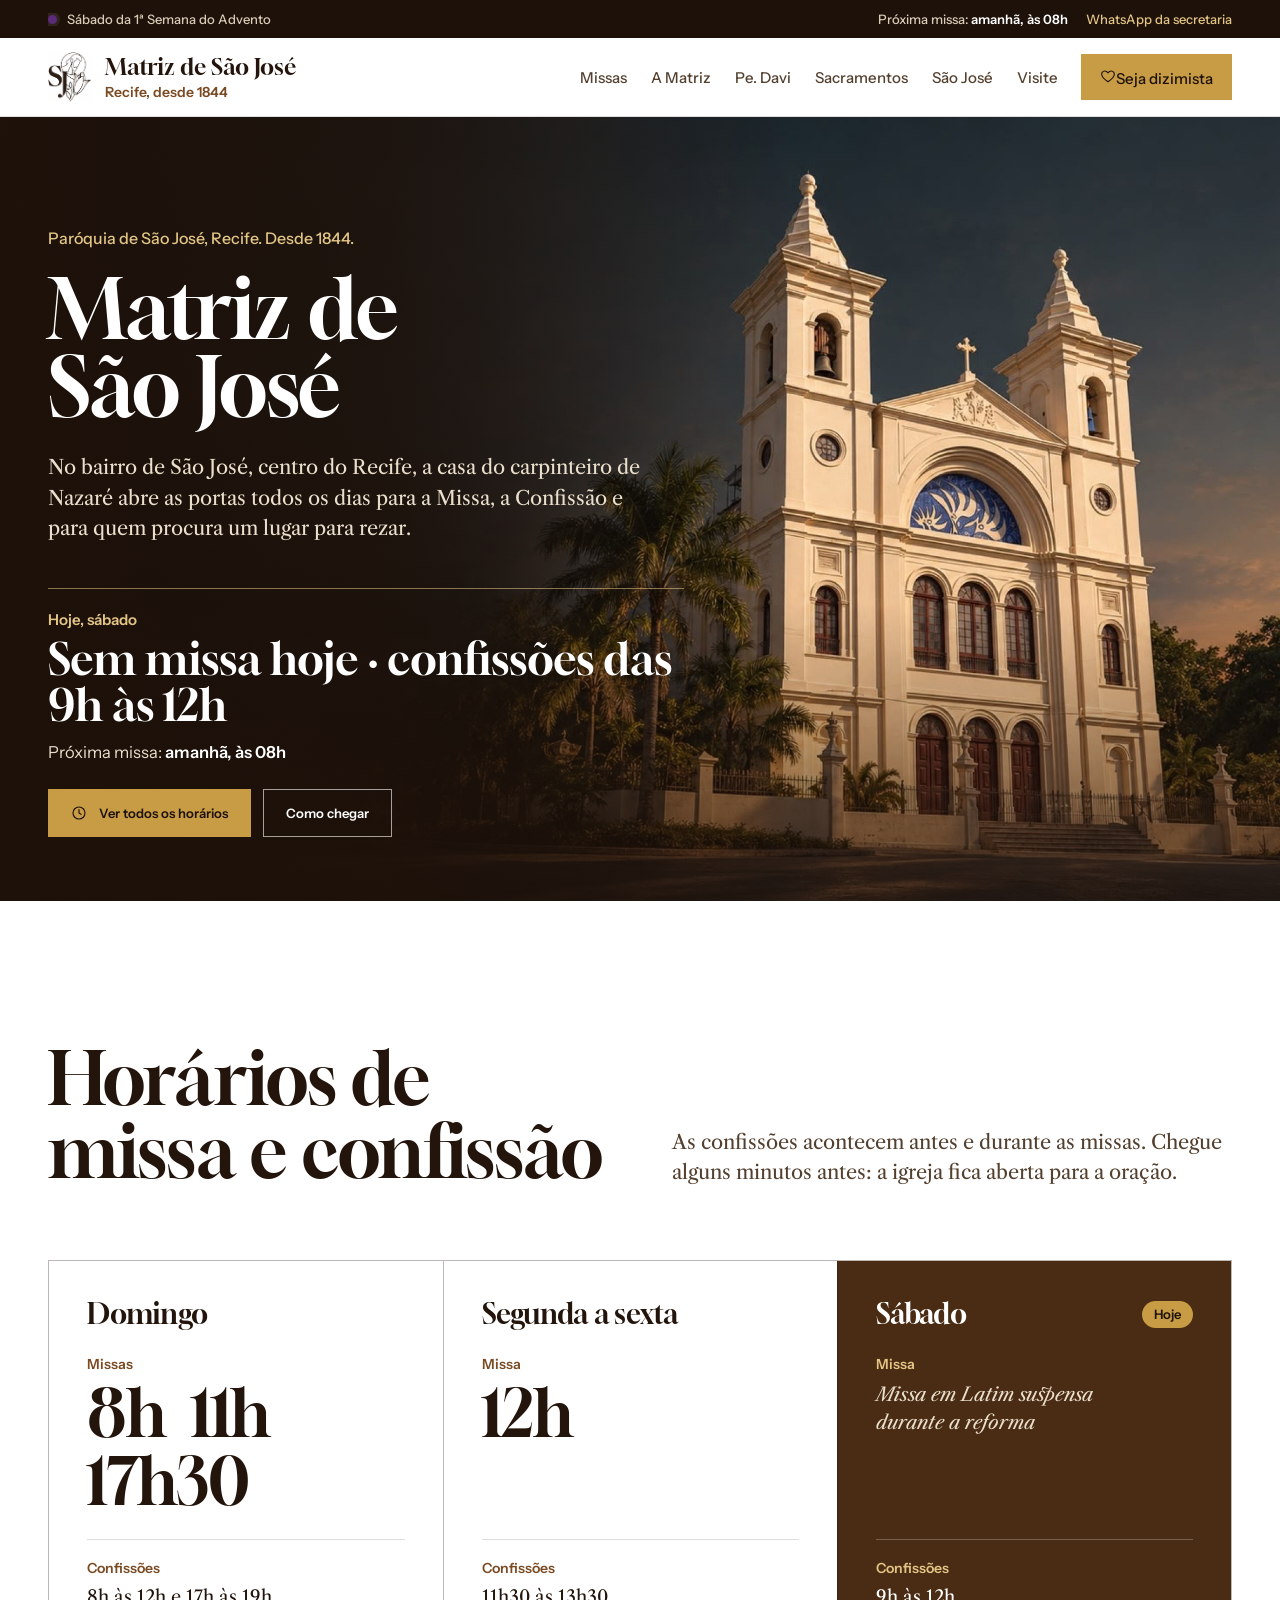
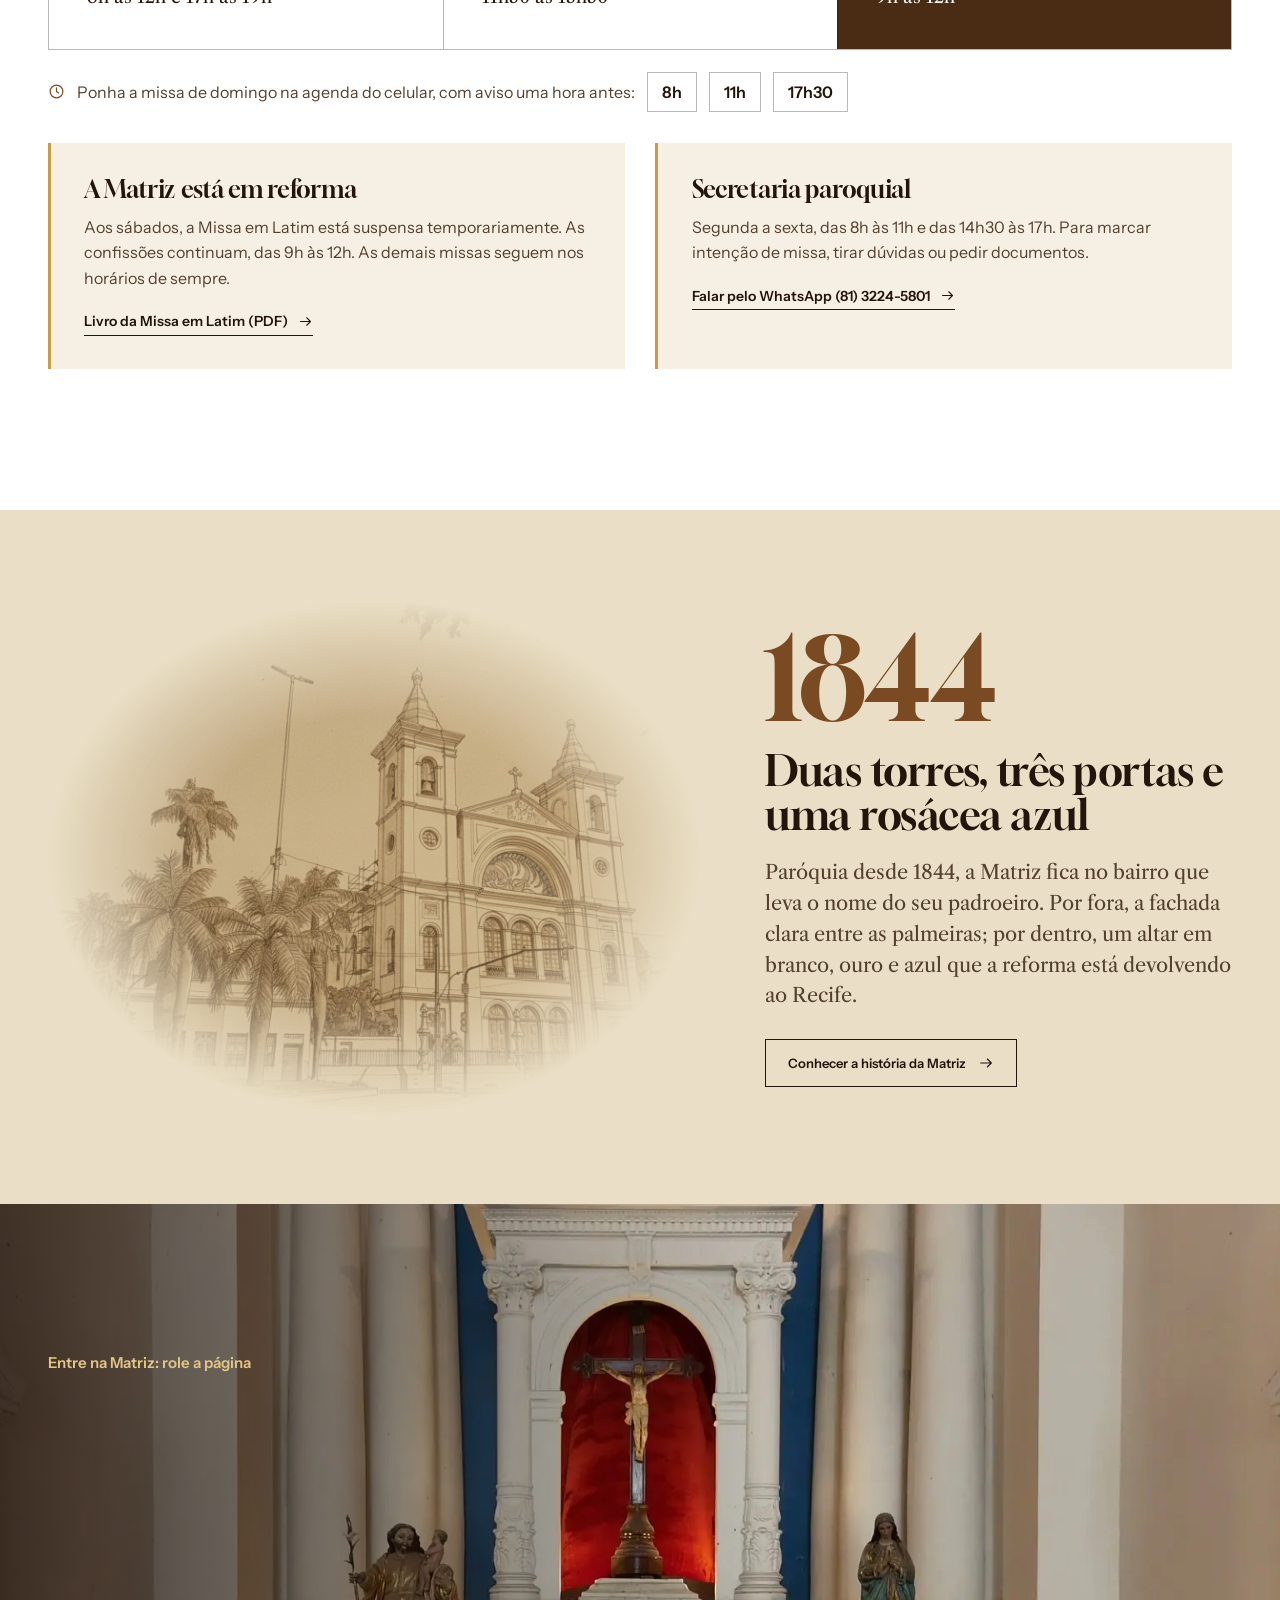
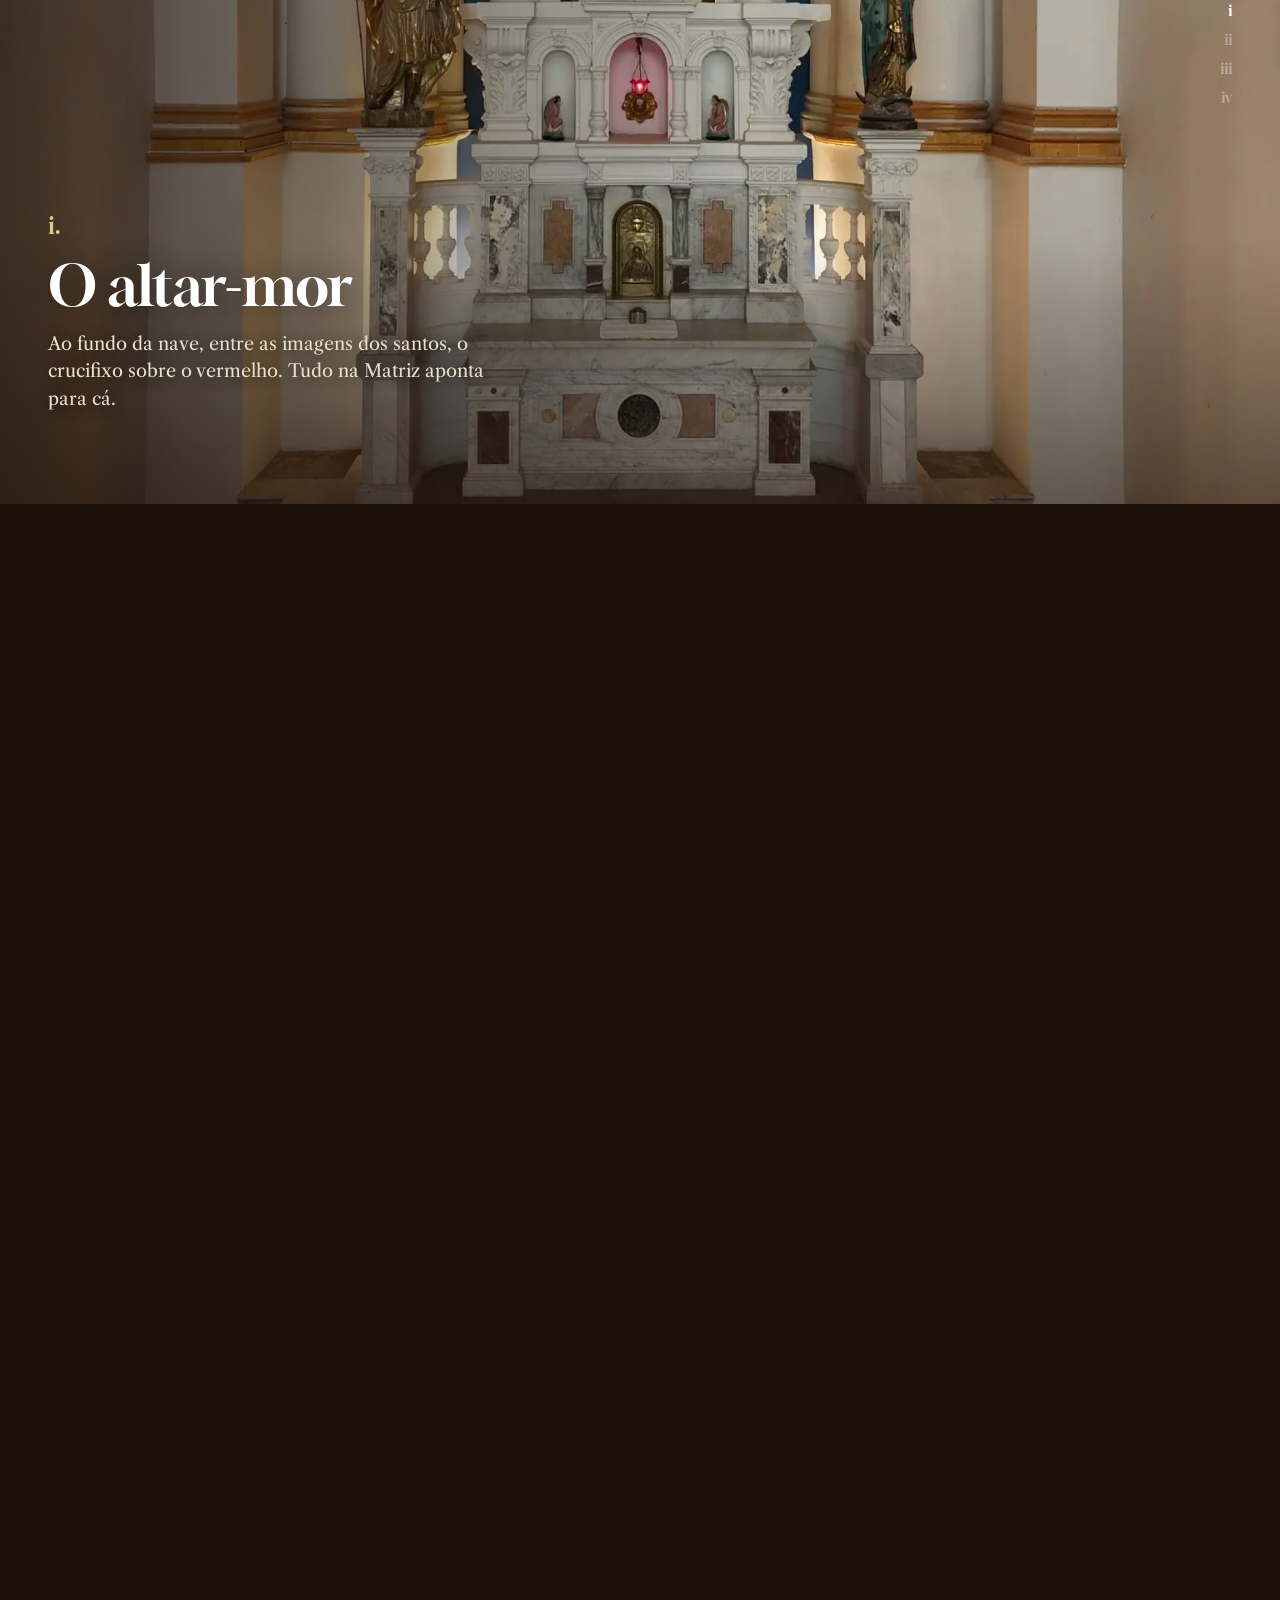
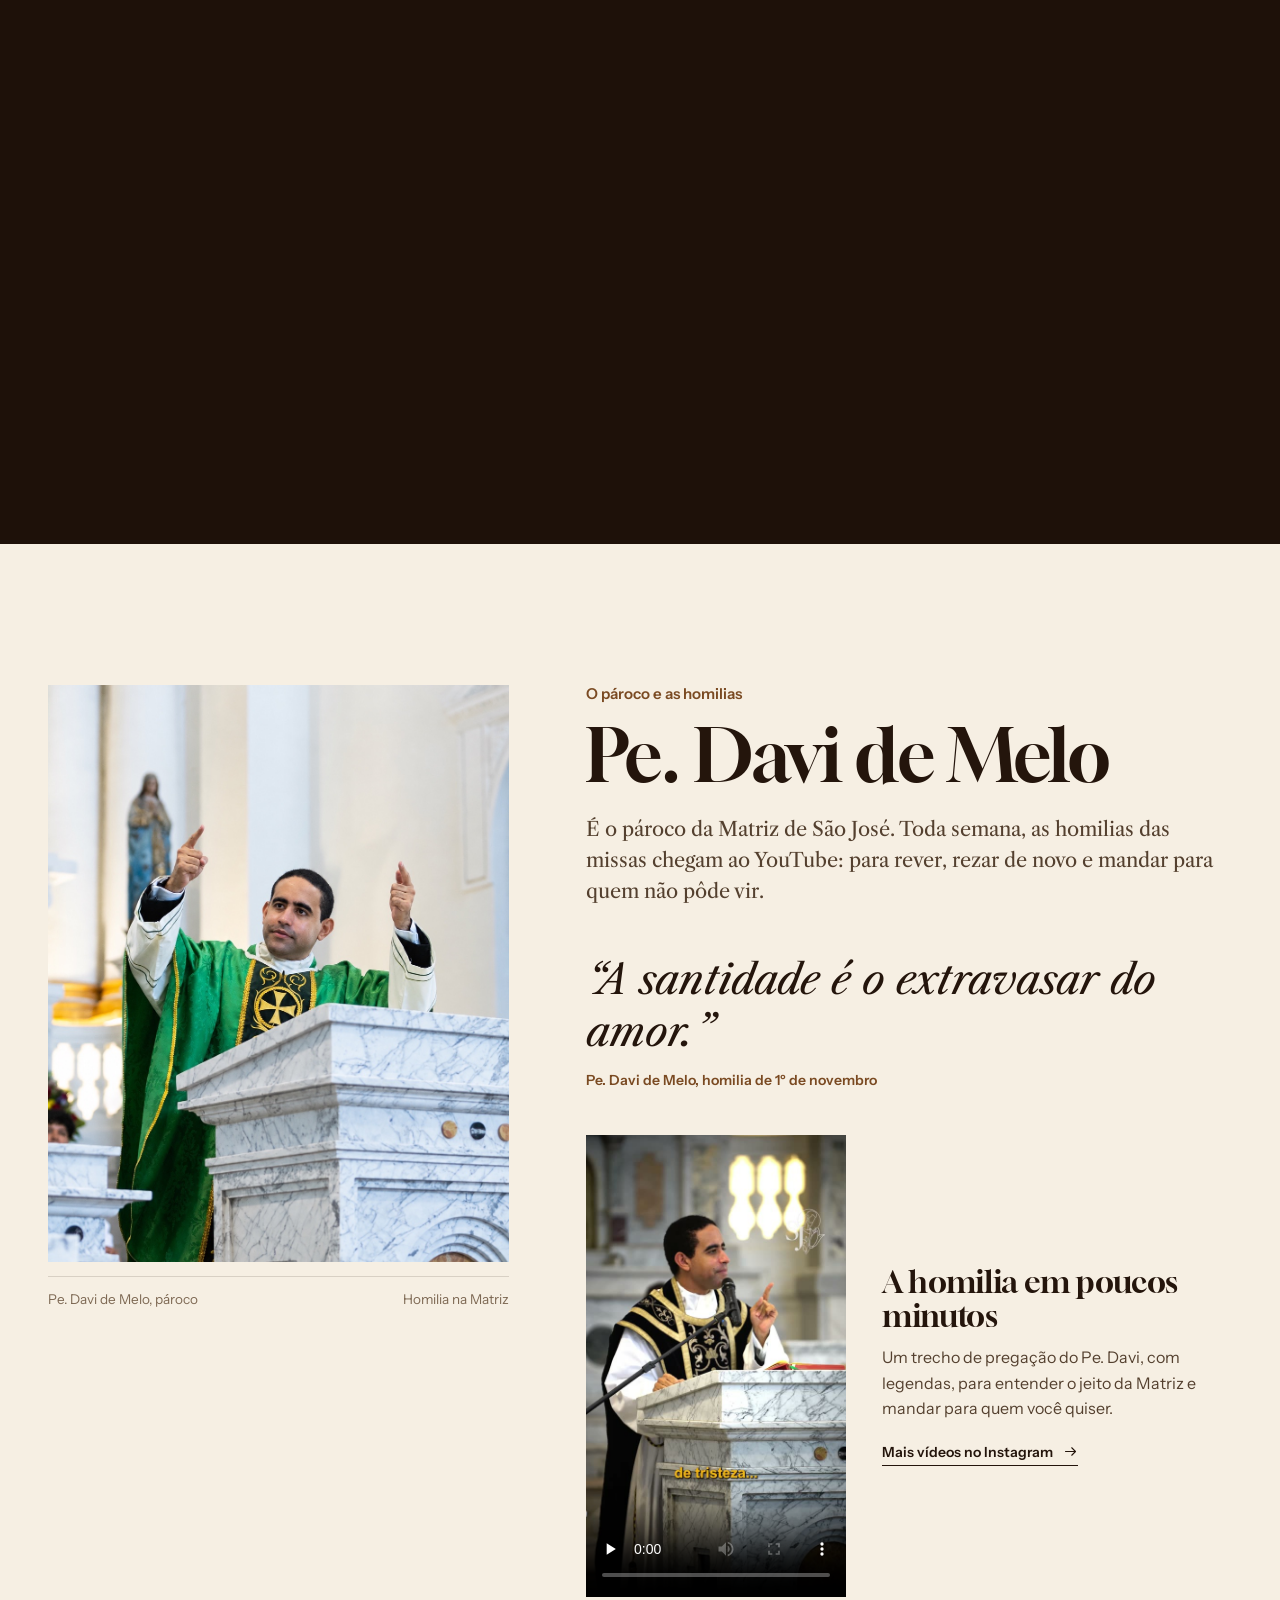
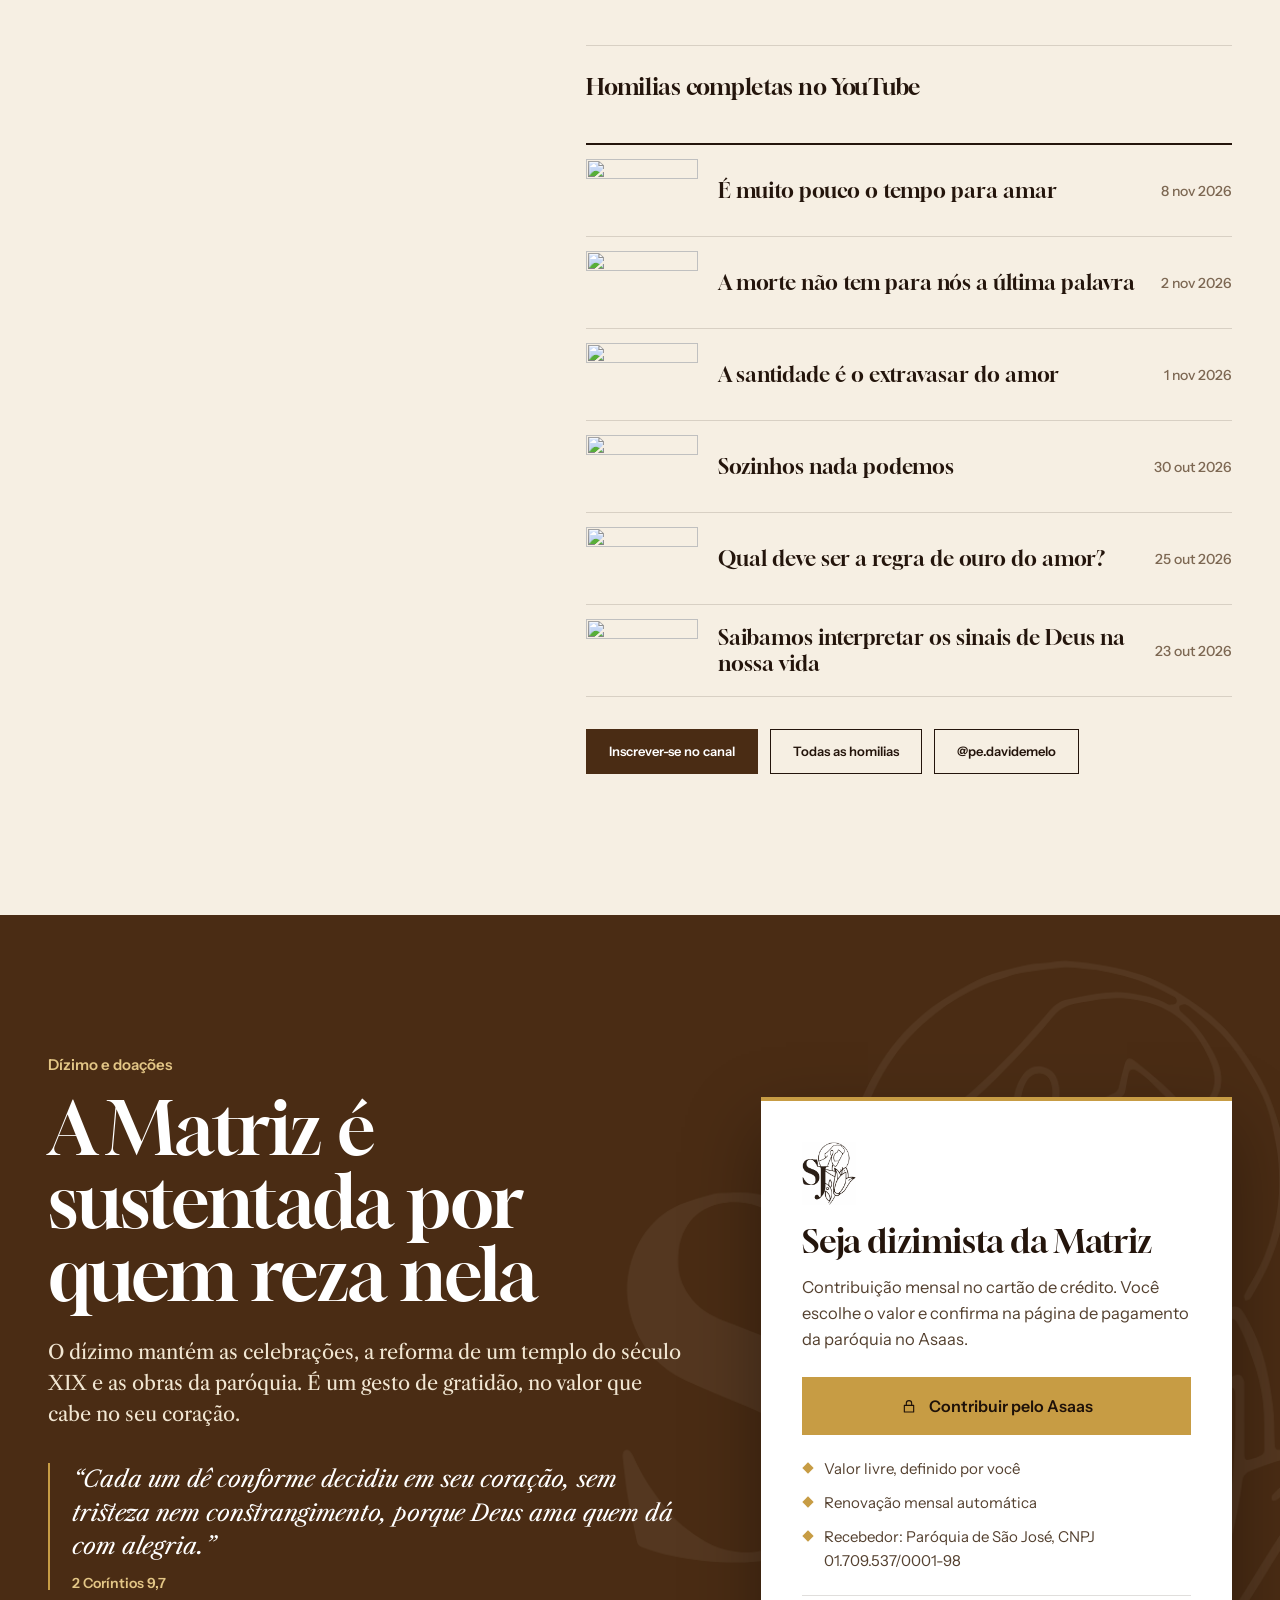
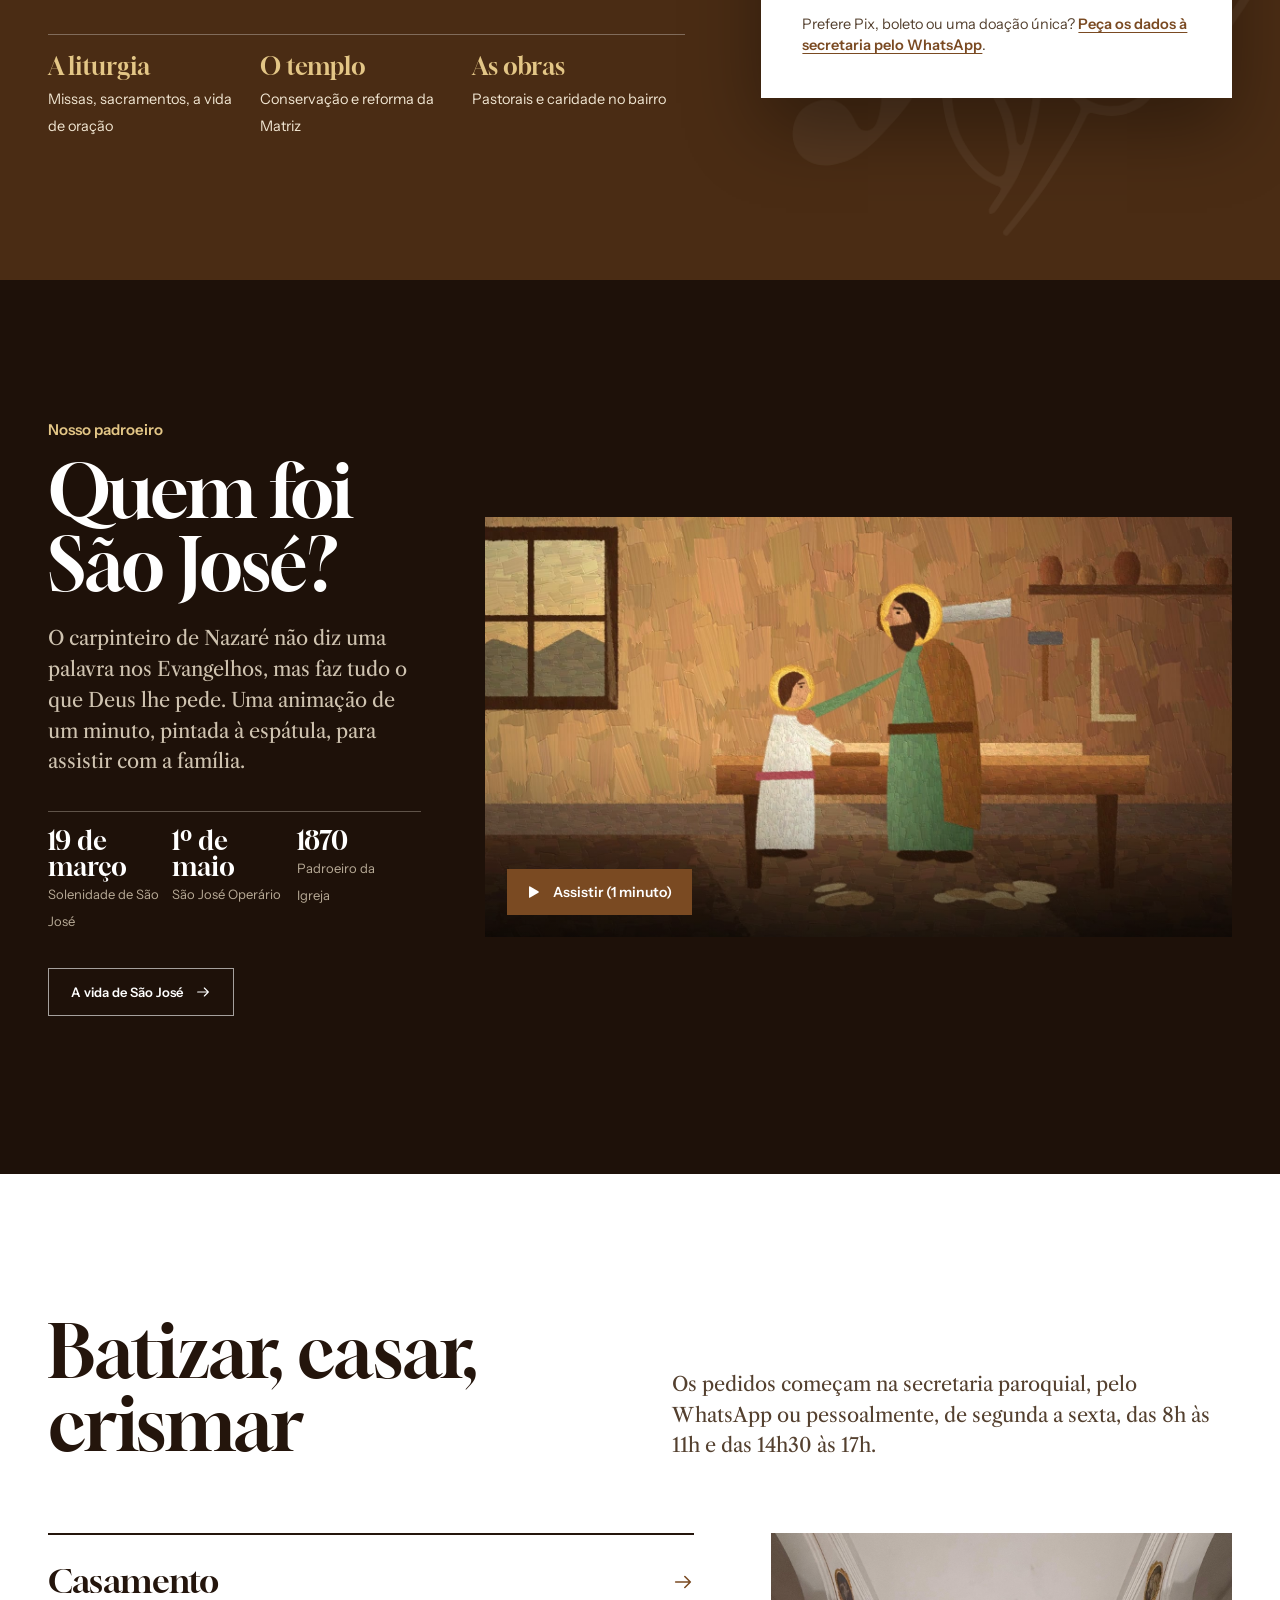
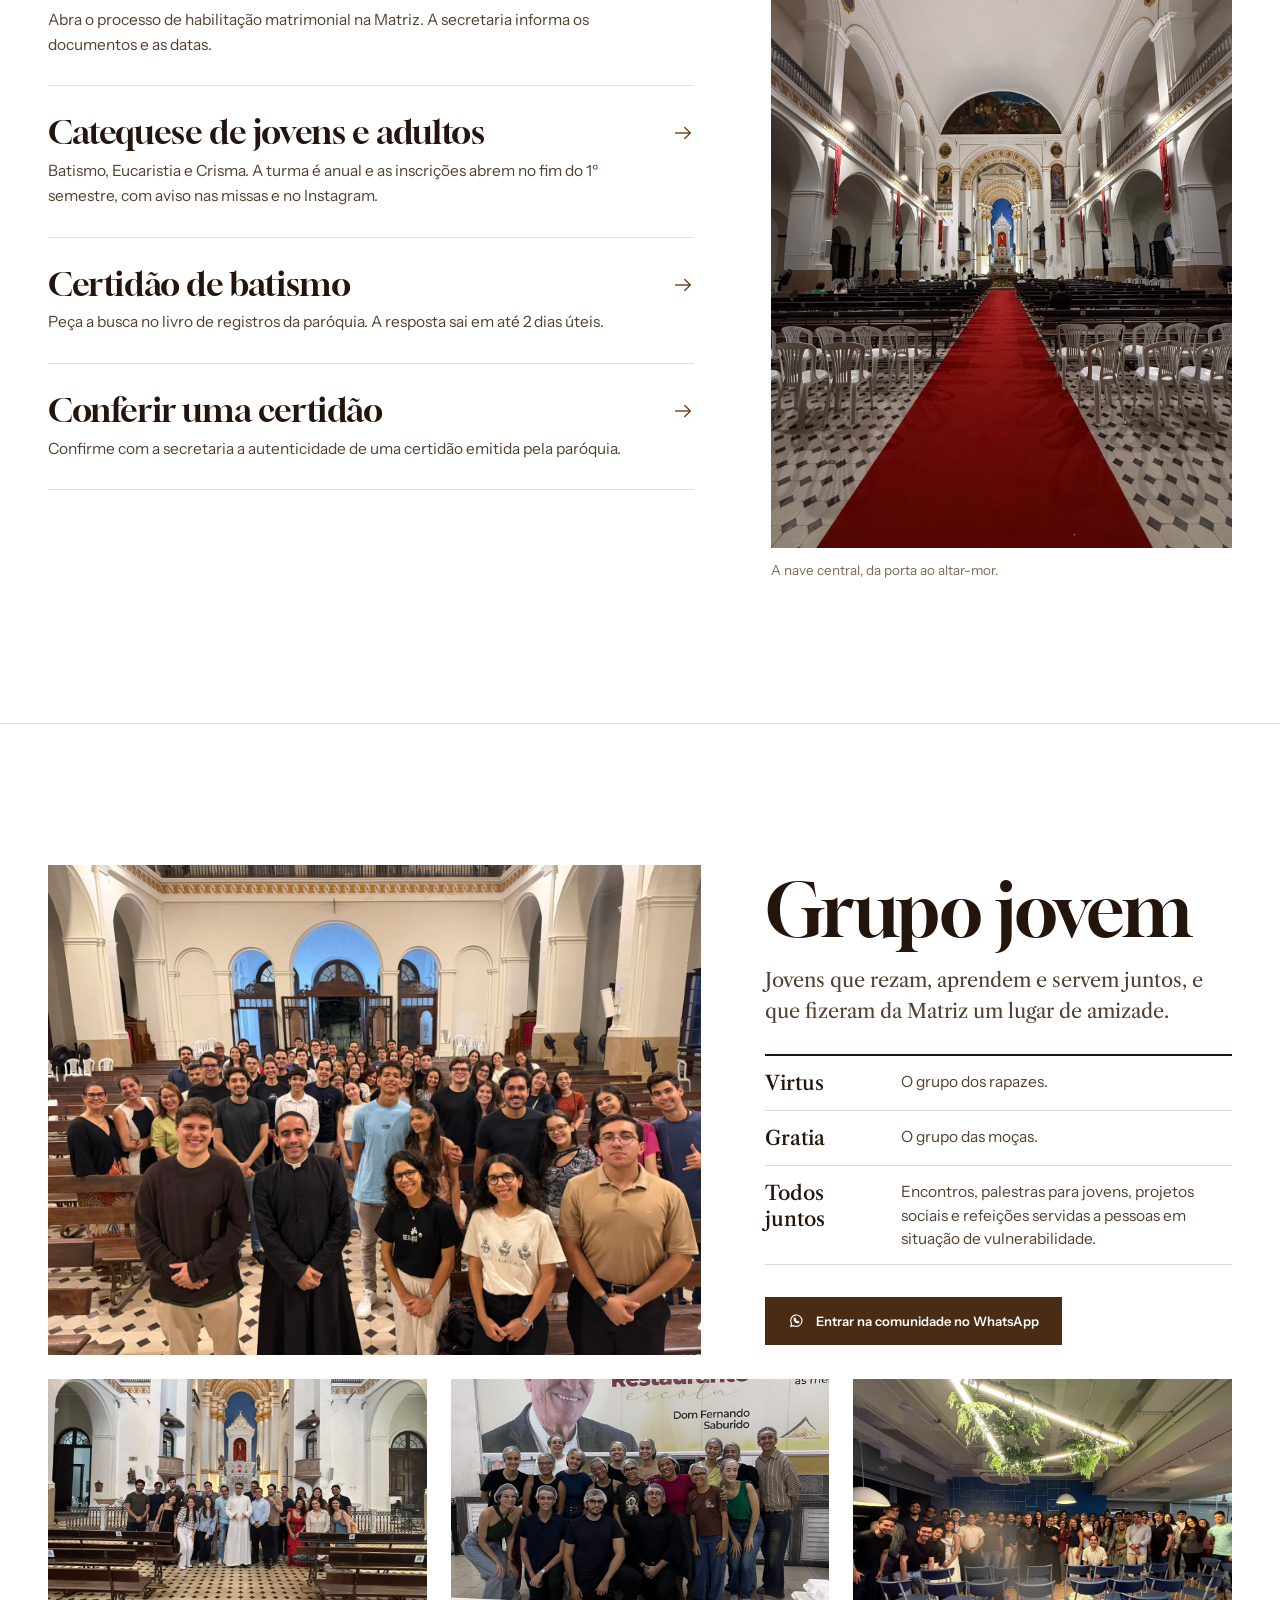
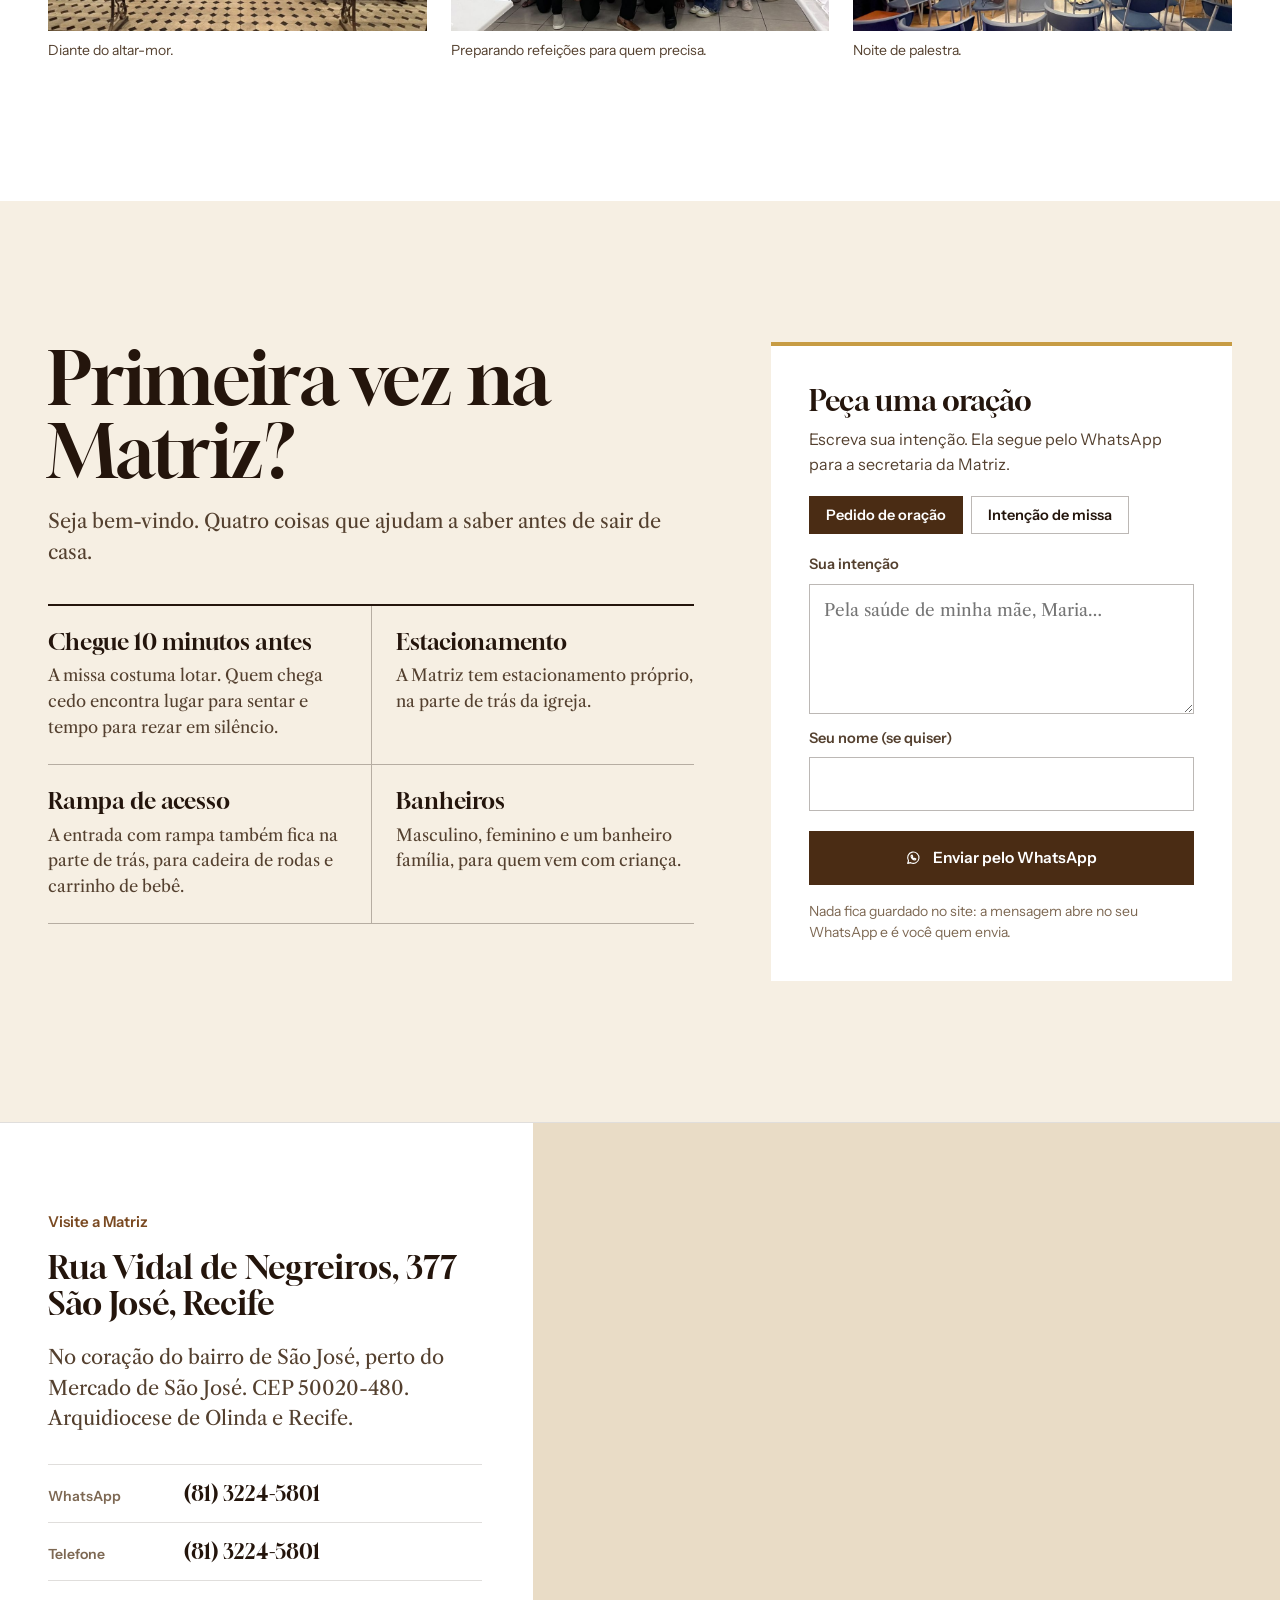
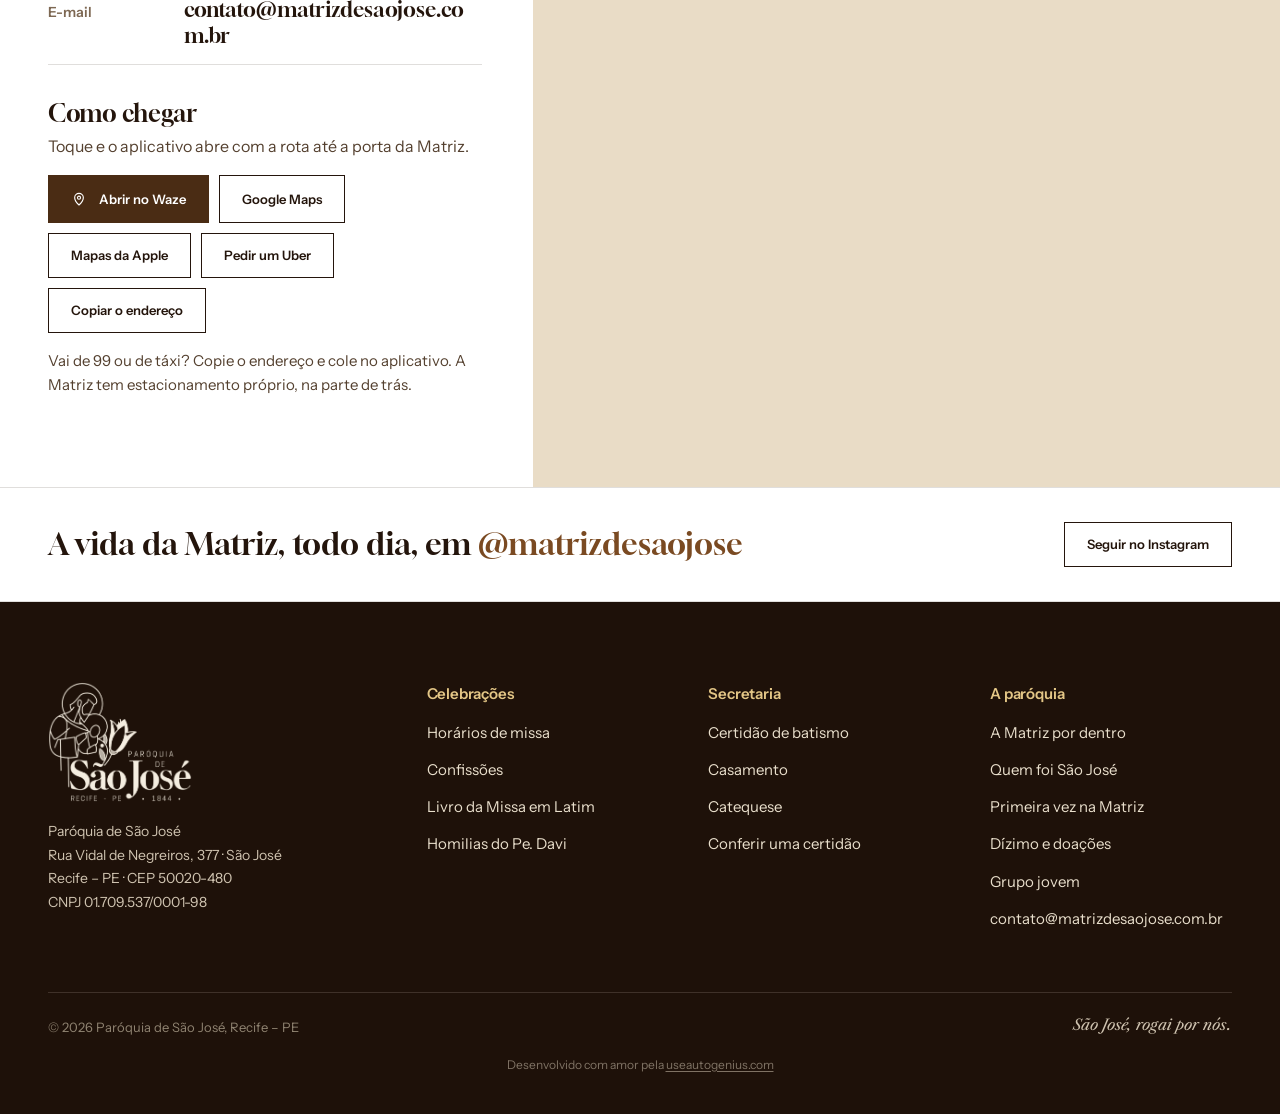
==== commit 65ada483: "Open Graph e metadados no endereço provisório da Vercel Co-Authored-By: Claude Opus 5.5 <noreply@ant" ====
--- a/index.html
+++ b/index.html
@@ -5,7 +5,7 @@
 <meta name="viewport" content="width=device-width, initial-scale=1, viewport-fit=cover">
 <title>Matriz de São José · Recife – PE · desde 1844</title>
 <meta name="description" content="Paróquia de São José, no centro do Recife. Horários de missas e confissões, homilias do Pe. Davi de Melo, dízimo e doações, batismo, casamento, catequese e contato da Matriz de São José.">
-<link rel="canonical" href="https://matrizdesaojose.com.br/">
+<link rel="canonical" href="https://matrizsao-jose.vercel.app/">
 <meta name="theme-color" content="#1e1109">
 <meta name="robots" content="index, follow, max-image-preview:large">
 <meta property="og:type" content="website">
@@ -13,15 +13,15 @@
 <meta property="og:site_name" content="Matriz de São José">
 <meta property="og:title" content="Matriz de São José · Recife – PE · desde 1844">
 <meta property="og:description" content="Paróquia de São José, no centro do Recife. Horários de missas e confissões, homilias do Pe. Davi de Melo, dízimo e doações, batismo, casamento, catequese e contato da Matriz de São José.">
-<meta property="og:url" content="https://matrizdesaojose.com.br/">
-<meta property="og:image" content="https://matrizdesaojose.com.br/assets/img/og-matriz-sao-jose.jpg">
+<meta property="og:url" content="https://matrizsao-jose.vercel.app/">
+<meta property="og:image" content="https://matrizsao-jose.vercel.app/assets/img/og-matriz-sao-jose.jpg">
 <meta property="og:image:width" content="1200">
 <meta property="og:image:height" content="630">
 <meta property="og:image:alt" content="Matriz de São José, Recife – PE, desde 1844: fachada da igreja ao entardecer com o monograma SJ">
 <meta name="twitter:card" content="summary_large_image">
 <meta name="twitter:title" content="Matriz de São José · Recife – PE · desde 1844">
 <meta name="twitter:description" content="Paróquia de São José, no centro do Recife. Horários de missas e confissões, homilias do Pe. Davi de Melo, dízimo e doações, batismo, casamento, catequese e contato da Matriz de São José.">
-<meta name="twitter:image" content="https://matrizdesaojose.com.br/assets/img/og-matriz-sao-jose.jpg">
+<meta name="twitter:image" content="https://matrizsao-jose.vercel.app/assets/img/og-matriz-sao-jose.jpg">
 <link rel="icon" href="/favicon.ico" sizes="any">
 <link rel="icon" type="image/png" sizes="192x192" href="/assets/img/icon-192.png">
 <link rel="apple-touch-icon" href="/assets/img/apple-touch-icon.png">
@@ -41,18 +41,18 @@
     "CatholicChurch",
     "Organization"
    ],
-   "@id": "https://matrizdesaojose.com.br/#paroquia",
+   "@id": "https://matrizsao-jose.vercel.app/#paroquia",
    "name": "Matriz de São José — Paróquia de São José",
    "alternateName": [
     "Paróquia de São José do Recife",
     "Igreja Matriz de São José",
     "Matriz de São José do Recife"
    ],
-   "url": "https://matrizdesaojose.com.br/",
-   "logo": "https://matrizdesaojose.com.br/assets/img/icon-512.png",
+   "url": "https://matrizsao-jose.vercel.app/",
+   "logo": "https://matrizsao-jose.vercel.app/assets/img/icon-512.png",
    "image": [
-    "https://matrizdesaojose.com.br/assets/img/og-matriz-sao-jose.jpg",
-    "https://matrizdesaojose.com.br/assets/img/nave-central.jpg"
+    "https://matrizsao-jose.vercel.app/assets/img/og-matriz-sao-jose.jpg",
+    "https://matrizsao-jose.vercel.app/assets/img/nave-central.jpg"
    ],
    "description": "Paróquia católica dedicada a São José, no bairro de São José, centro do Recife (PE). Paróquia desde 1844.",
    "foundingDate": "1844",
@@ -116,18 +116,18 @@
     "name": "Seja um dizimista",
     "target": "https://www.asaas.com/c/fw001yxxge7pea3w",
     "recipient": {
-     "@id": "https://matrizdesaojose.com.br/#paroquia"
+     "@id": "https://matrizsao-jose.vercel.app/#paroquia"
     }
    }
   },
   {
    "@type": "WebSite",
-   "@id": "https://matrizdesaojose.com.br/#site",
-   "url": "https://matrizdesaojose.com.br/",
+   "@id": "https://matrizsao-jose.vercel.app/#site",
+   "url": "https://matrizsao-jose.vercel.app/",
    "name": "Matriz de São José",
    "inLanguage": "pt-BR",
    "publisher": {
-    "@id": "https://matrizdesaojose.com.br/#paroquia"
+    "@id": "https://matrizsao-jose.vercel.app/#paroquia"
    }
   },
   {
@@ -142,10 +142,10 @@
    },
    "eventAttendanceMode": "https://schema.org/OfflineEventAttendanceMode",
    "location": {
-    "@id": "https://matrizdesaojose.com.br/#paroquia"
+    "@id": "https://matrizsao-jose.vercel.app/#paroquia"
    },
    "organizer": {
-    "@id": "https://matrizdesaojose.com.br/#paroquia"
+    "@id": "https://matrizsao-jose.vercel.app/#paroquia"
    },
    "description": "Missas aos domingos às 8h, 11h e 17h30."
   },
@@ -153,13 +153,13 @@
    "@type": "VideoObject",
    "name": "Quem foi São José — animação",
    "description": "Animação em pintura a óleo que conta a vida de São José, padroeiro da Matriz de São José do Recife.",
-   "thumbnailUrl": "https://matrizdesaojose.com.br/assets/video/sao-jose-filme.jpg",
-   "contentUrl": "https://matrizdesaojose.com.br/assets/video/sao-jose-filme.mp4",
+   "thumbnailUrl": "https://matrizsao-jose.vercel.app/assets/video/sao-jose-filme.jpg",
+   "contentUrl": "https://matrizsao-jose.vercel.app/assets/video/sao-jose-filme.mp4",
    "uploadDate": "2026-11-10",
    "duration": "PT1M7S",
    "inLanguage": "pt-BR",
    "publisher": {
-    "@id": "https://matrizdesaojose.com.br/#paroquia"
+    "@id": "https://matrizsao-jose.vercel.app/#paroquia"
    }
   }
  ]
